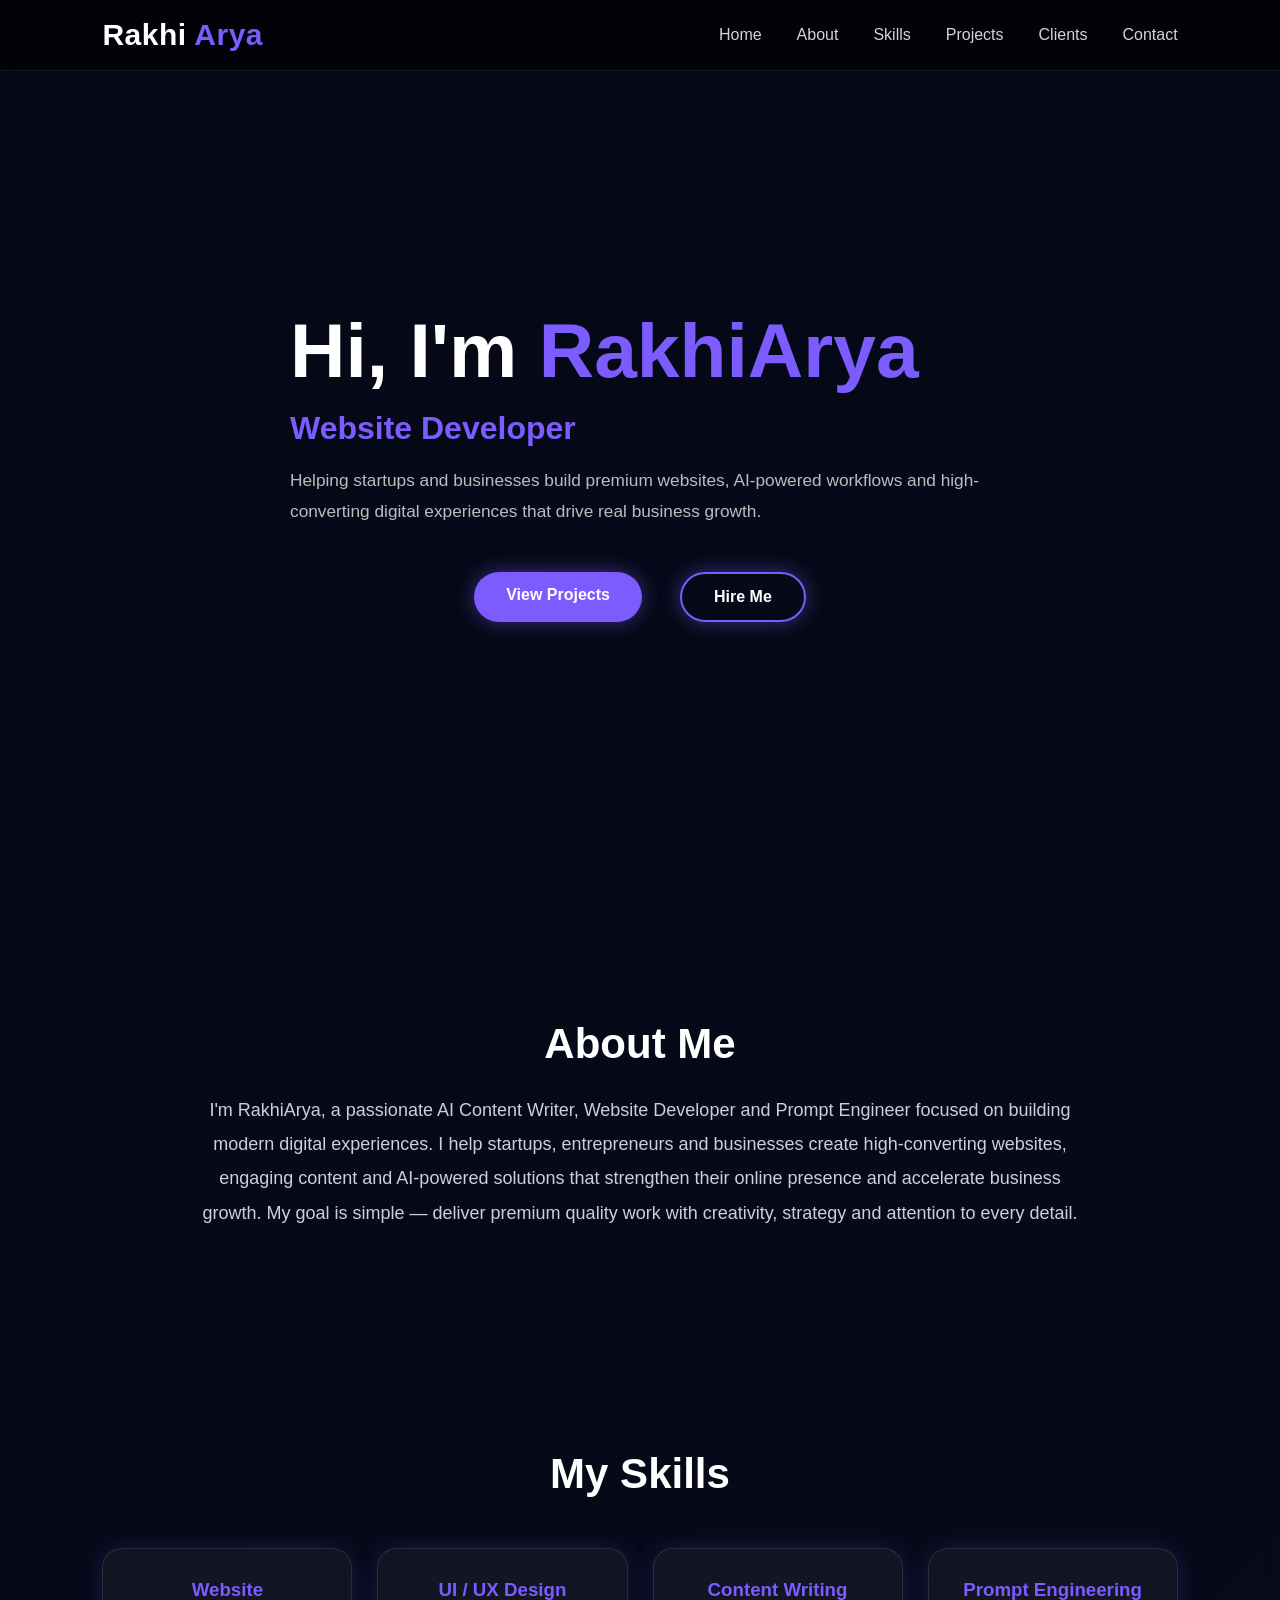
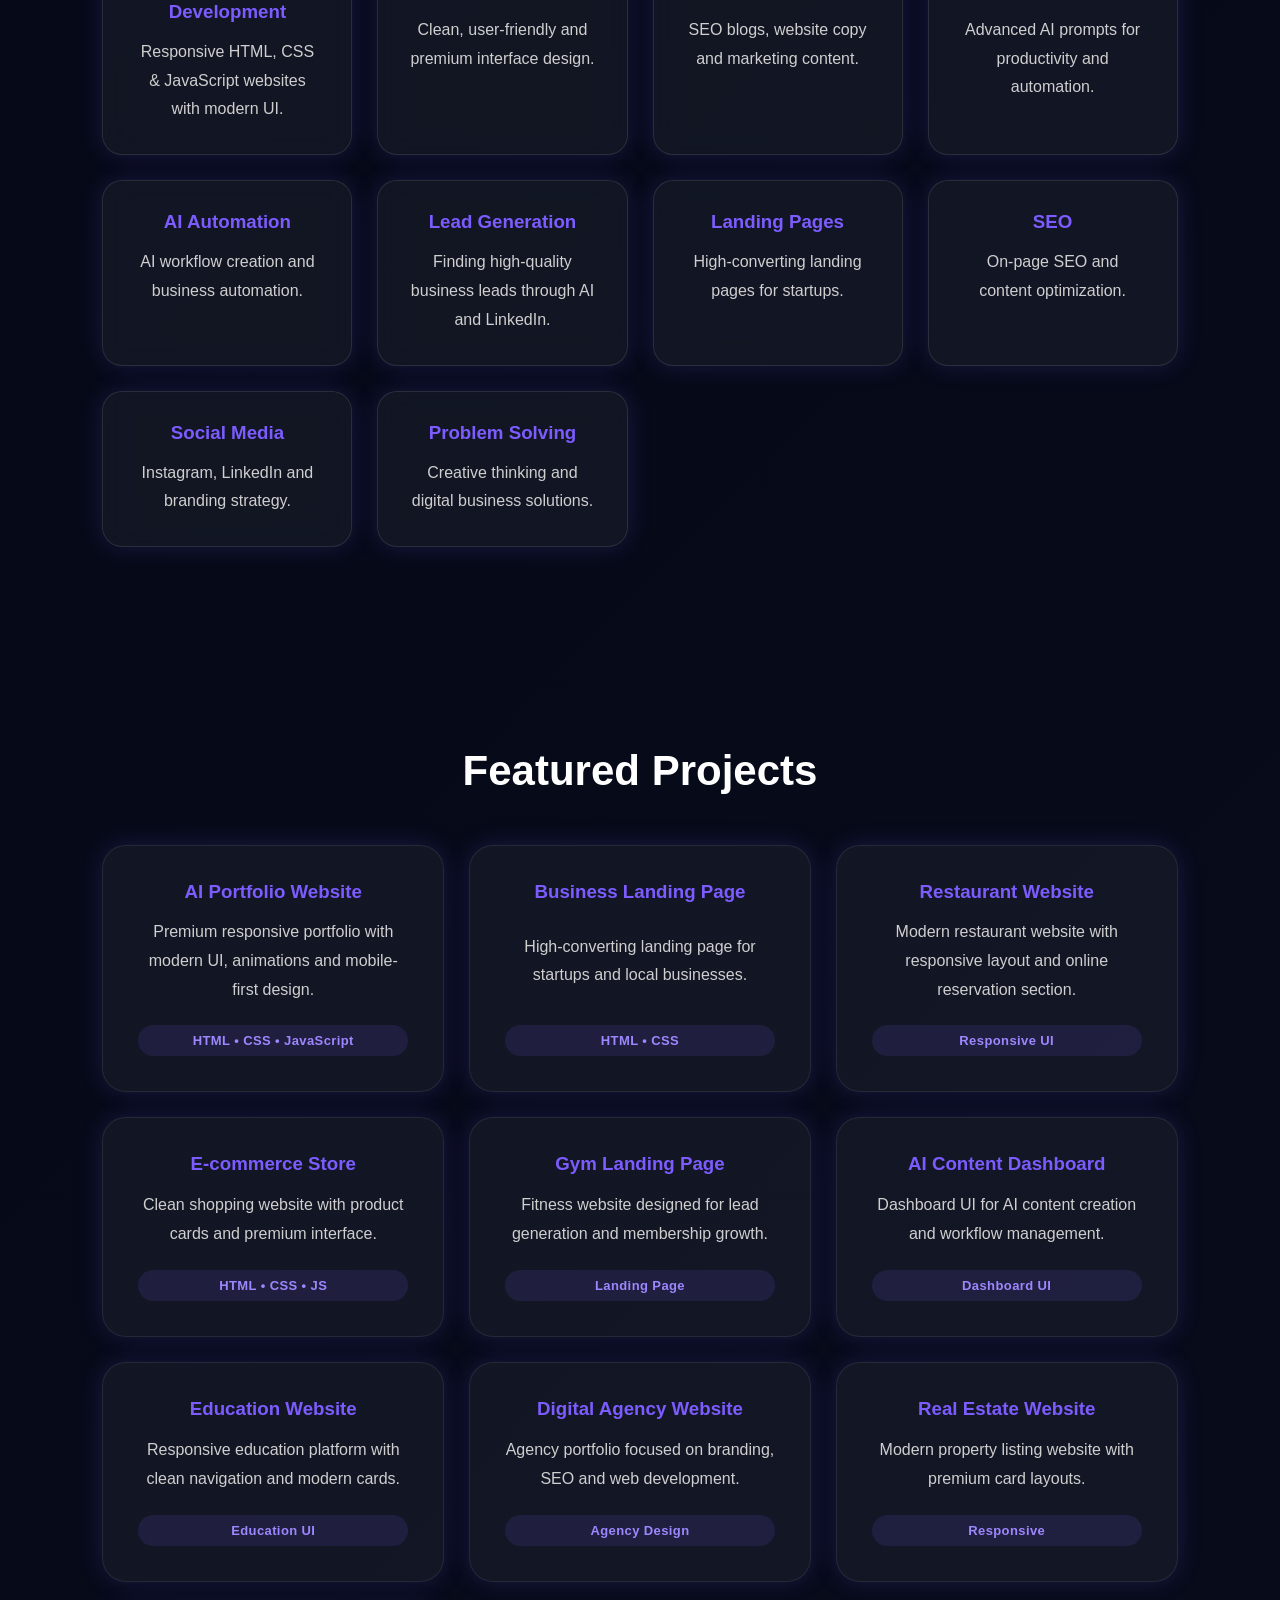
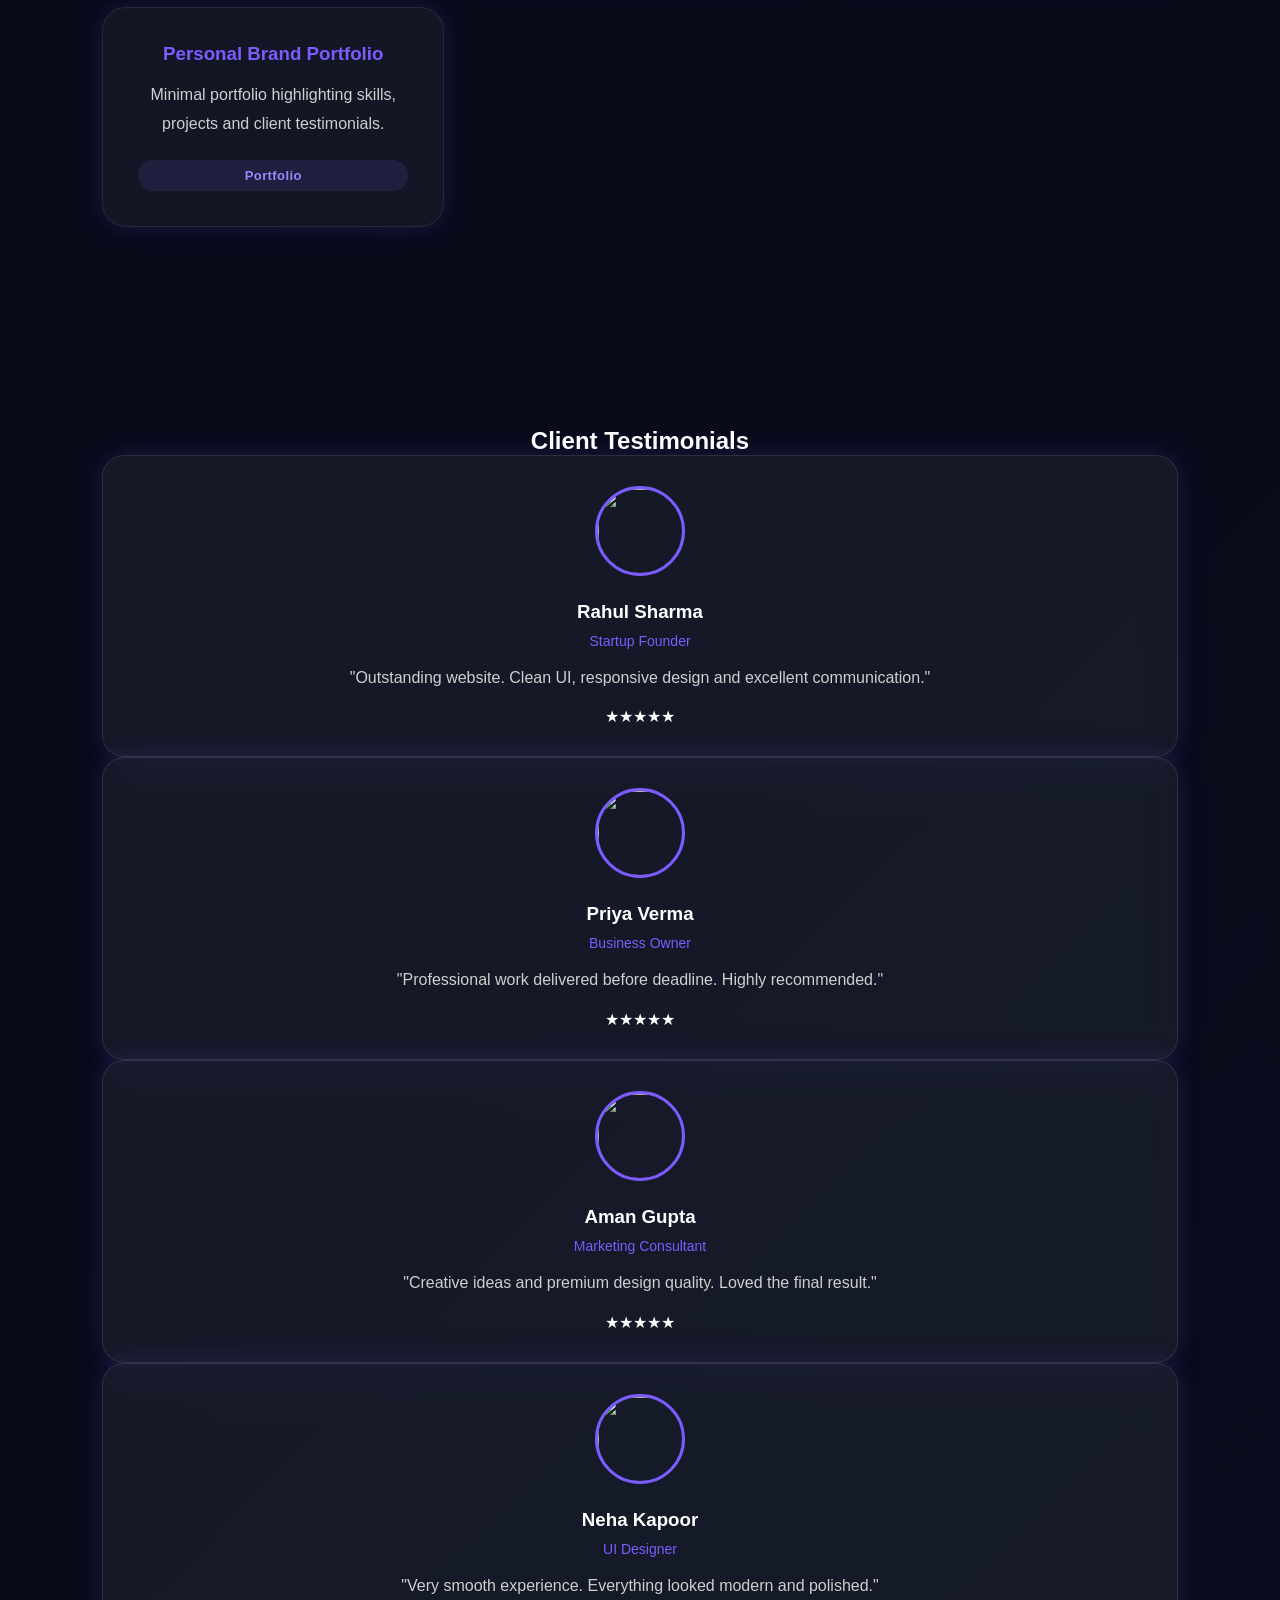
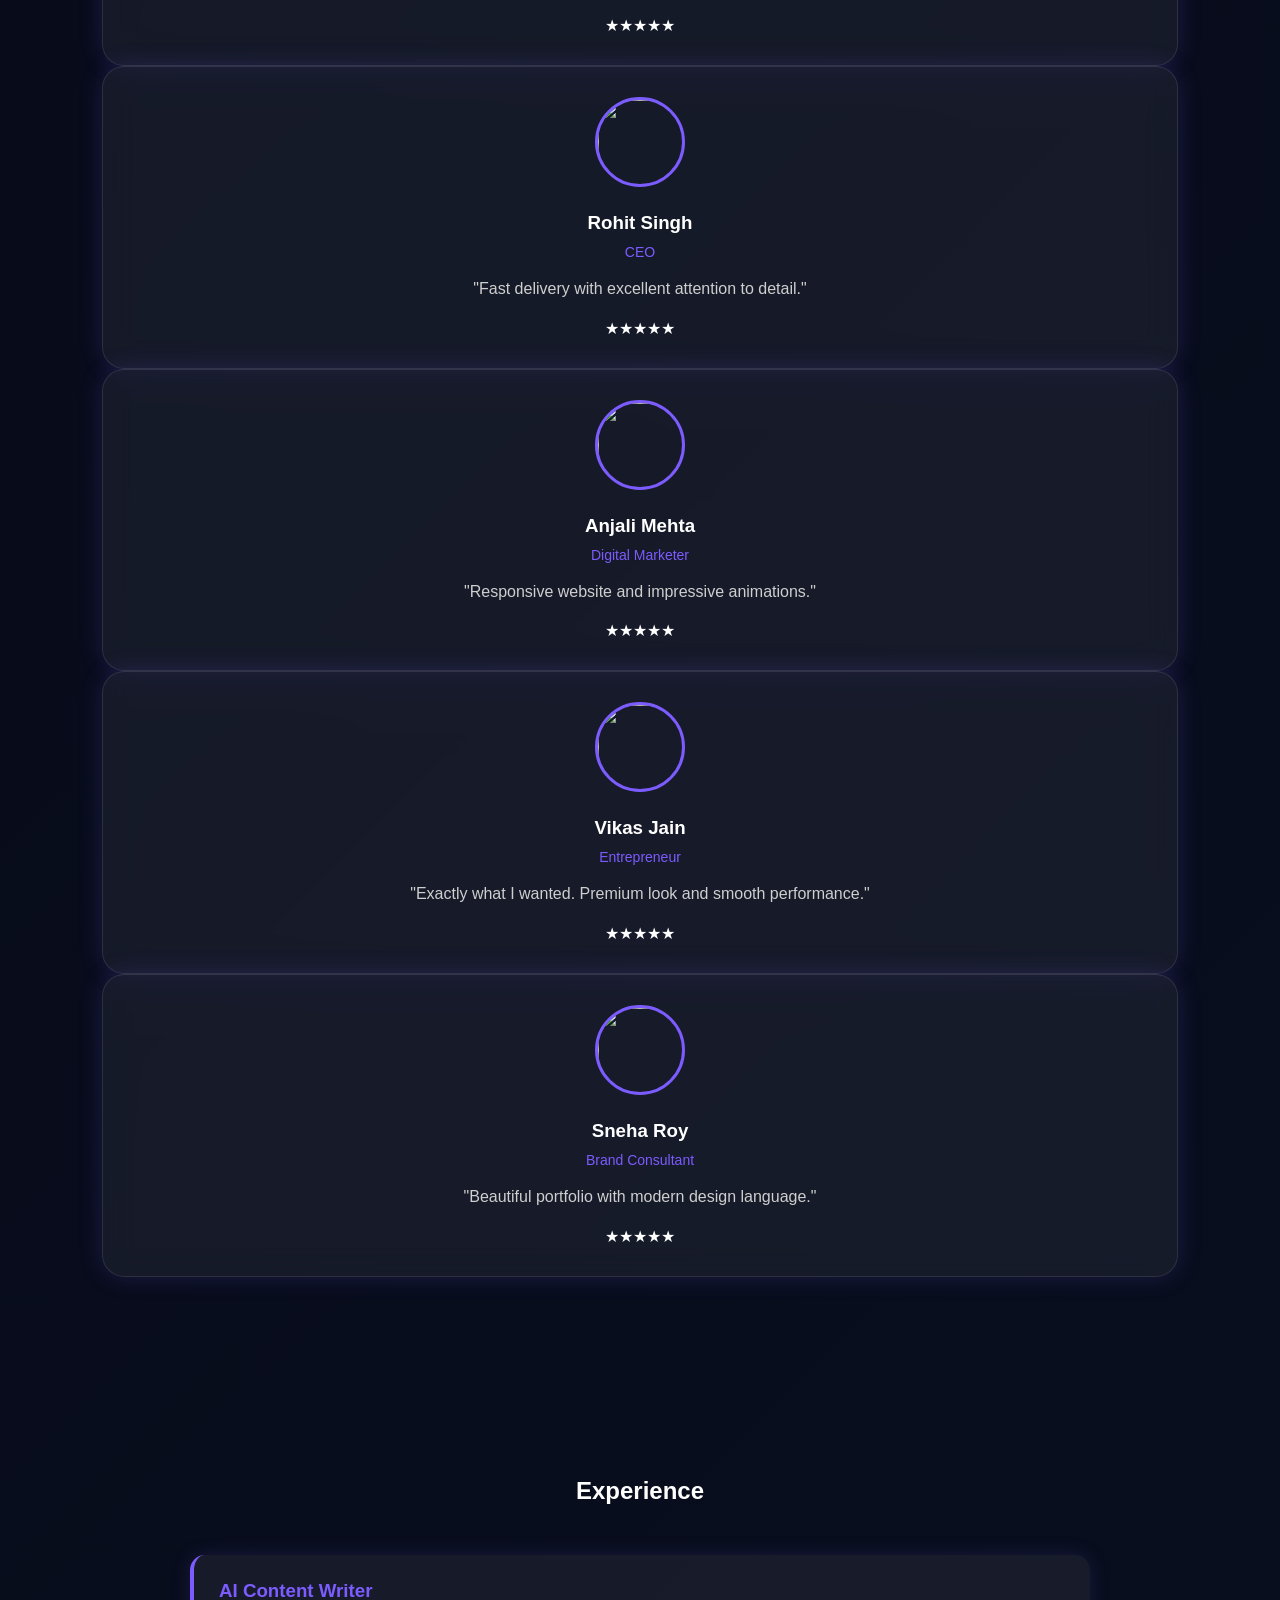
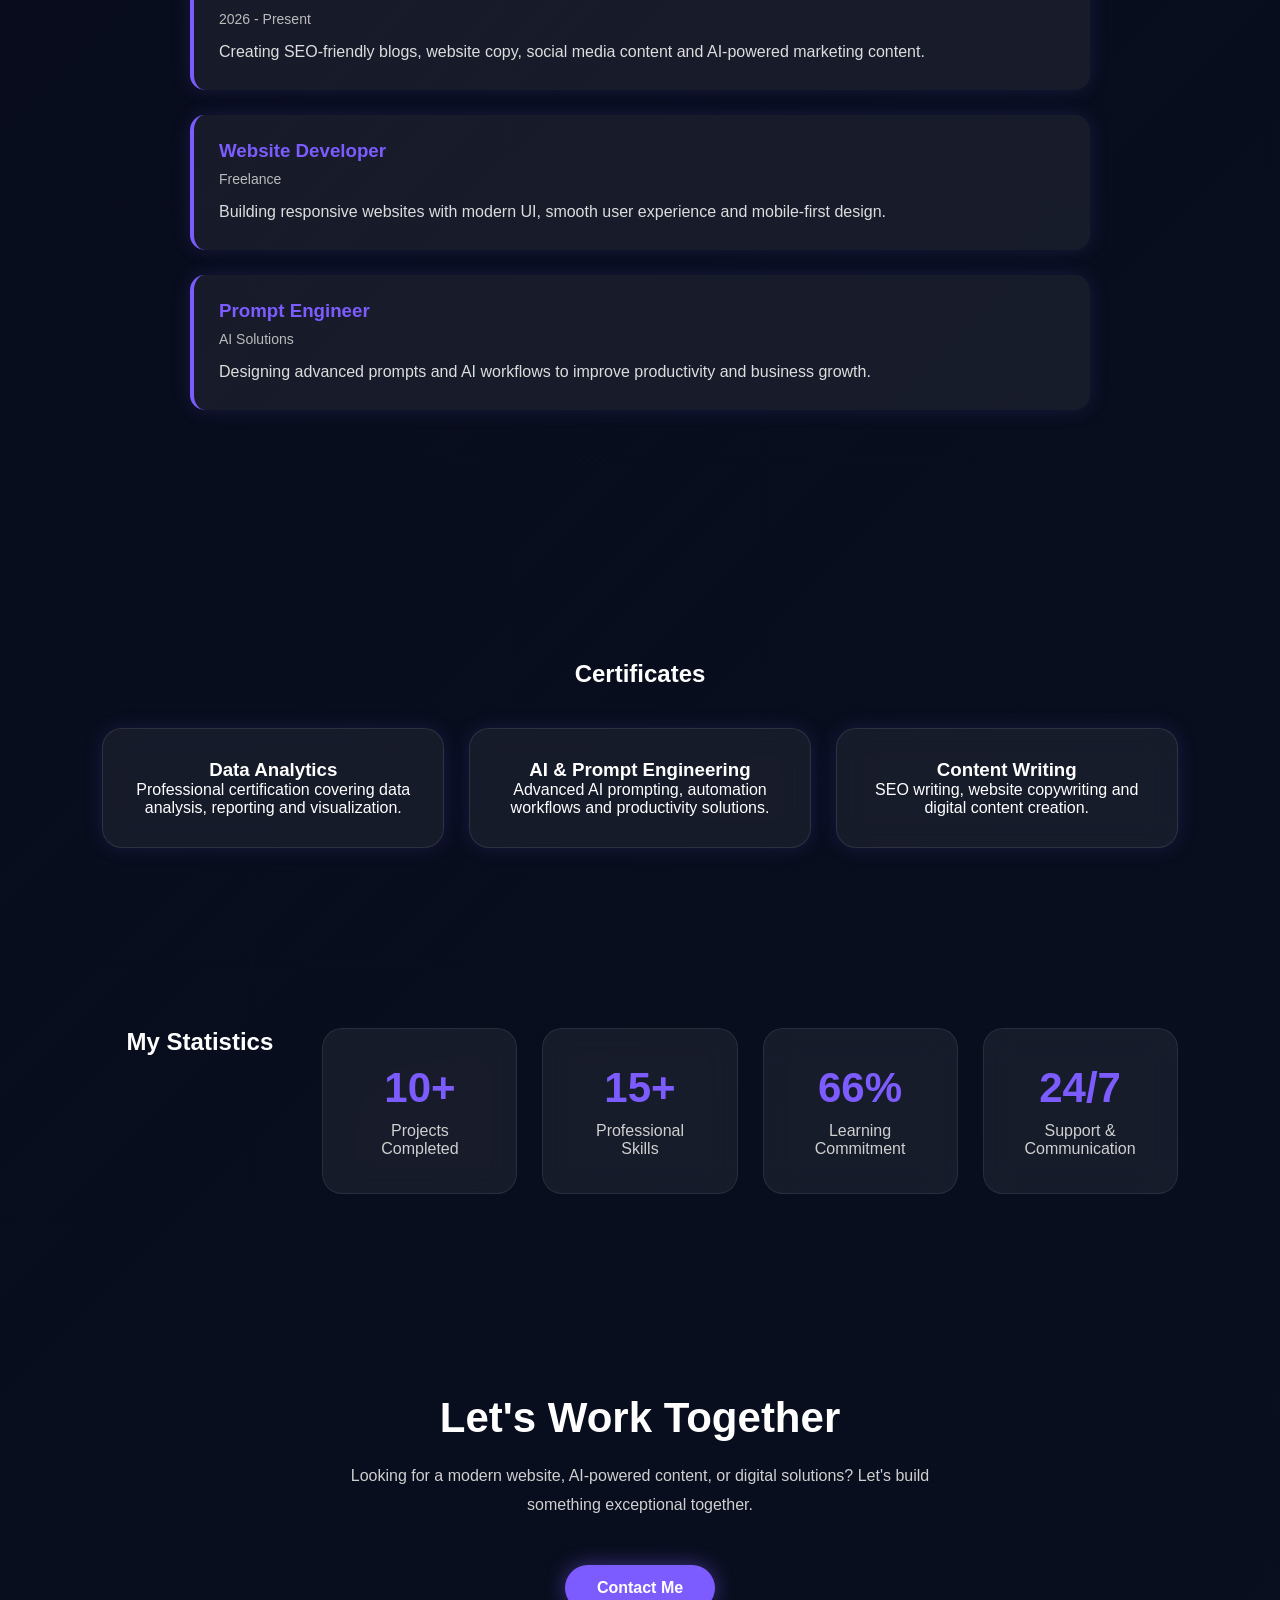
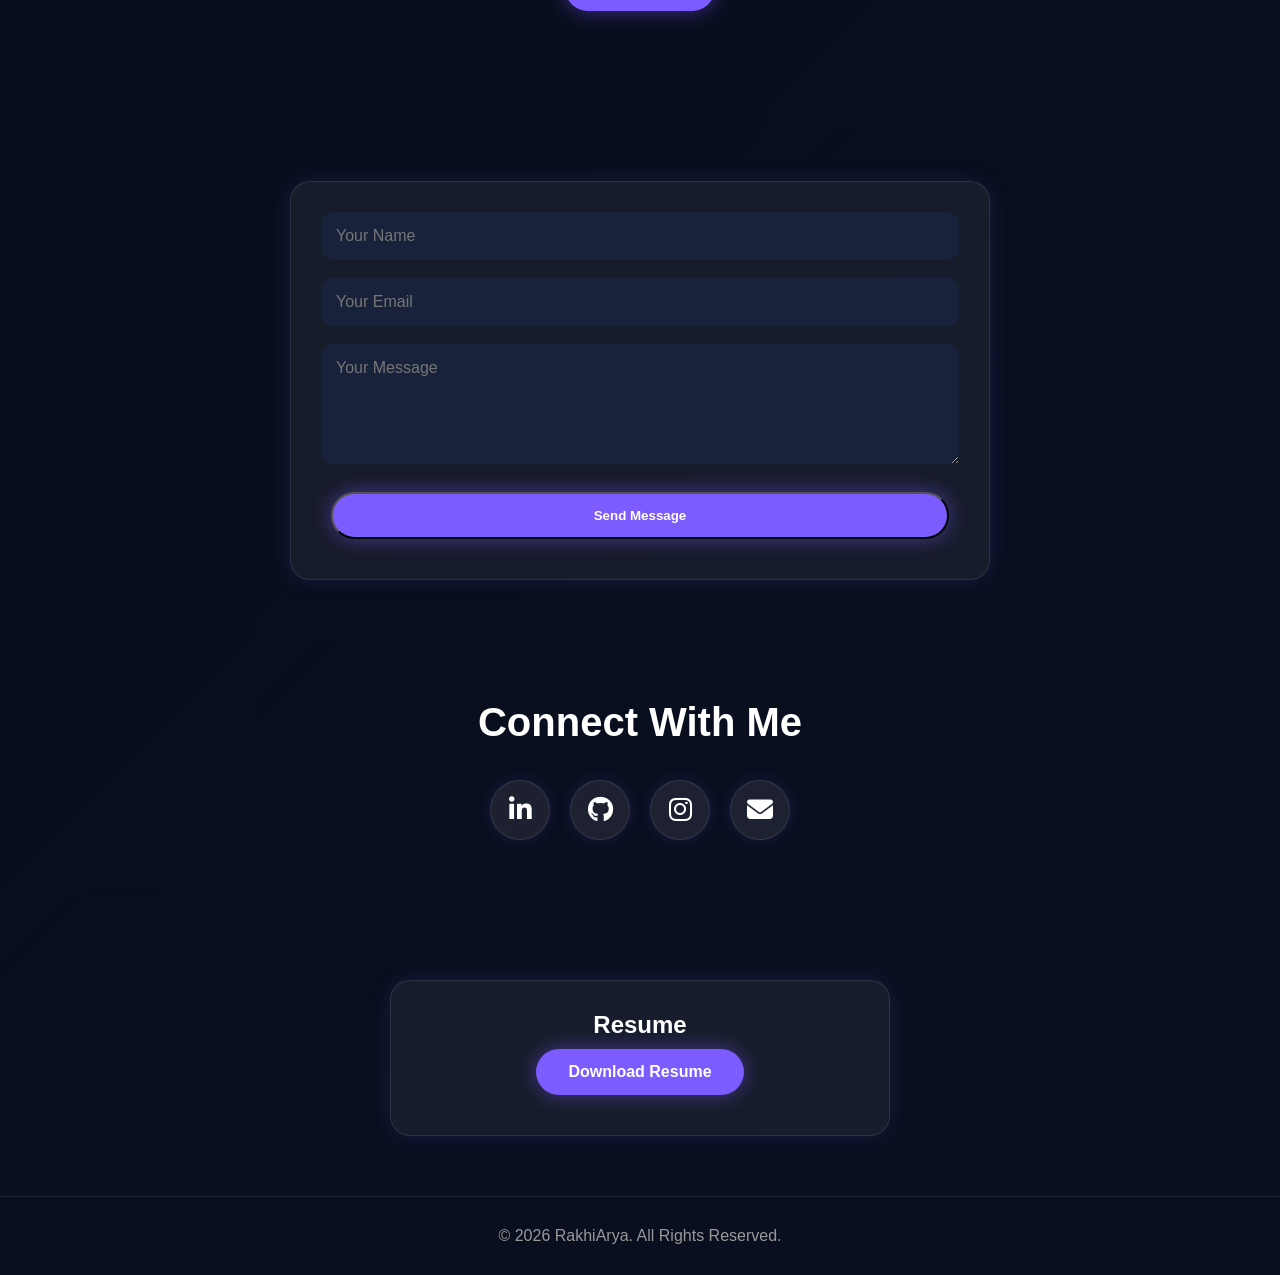
==== index.html @ d0b680c5 "Update index.html" ====
<!DOCTYPE html>
<html lang="en">
  <link rel="stylesheet" href="https://cdnjs.cloudflare.com/ajax/libs/font-awesome/6.7.2/css/all.min.css">
<head>
  <meta charset="UTF-8">
  <meta name="viewport" content="width=device-width, initial-scale=1.0">
  <title> RakhiArya | Portfolio</title>
<link rel="preconnect" href="https://fonts.googleapis.com">
<link rel="preconnect" href="https://fonts.gstatic.com" crossorigin>
<link href="https://fonts.googleapis.com/css2?family=Poppins:wght@300;400;500;600;700;800&display=swap" rel="stylesheet">
  <link rel="stylesheet" href="style.css">
</head>

<body>
<nav class="navbar">
    <a href="#" class="logo">
    Rakhi <span>Arya</span>
    </a>

    <ul class="nav-links">
          <li><a href="#">Home</a></li>
    <li><a href="#about">About</a></li>
    <li><a href="#skills">Skills</a></li>
    <li><a href="#projects">Projects</a></li>
    <li><a href="#testimonials">Clients</a></li>
    <li><a href="#contact">Contact</a></li>

    </ul>
</nav>

<section class="hero">
    <div class="hero-content">
        <h1>Hi, I'm <span> RakhiArya</span></h1>

        <h2 id="typing-text">AI Content Writer</h2>
      <p class="hero-tag">

  Helping startups and businesses build premium websites, AI-powered workflows and high-converting digital experiences that drive real business growth.      
</p>

<div class="hero-buttons">
<a href="#projects" class="btn">View Projects</a>
<a href="#contact" class="btn btn-outline">Hire Me</a>
</div>

    </div>
</section>
<section id="about" class="about">
    <div class="container">

        <h2>About Me</h2>

        <p>
            I'm  RakhiArya, a passionate AI Content Writer, Website Developer and Prompt Engineer focused on building modern digital experiences.

            I help startups, entrepreneurs and businesses create high-converting websites, engaging content and AI-powered solutions that strengthen their online presence and accelerate business growth.

            My goal is simple — deliver premium quality work with creativity, strategy and attention to every detail.
        </p>

    </div>
</section>
<section id="skills" class="skills">

<h2>My Skills</h2>

<div class="skills-grid">
<div class="card">
<h3>Website Development</h3>
<p>Responsive HTML, CSS & JavaScript websites with modern UI.</p>
</div>

<div class="card">
<h3>UI / UX Design</h3>
<p>Clean, user-friendly and premium interface design.</p>
</div>

<div class="card">
<h3>Content Writing</h3>
<p>SEO blogs, website copy and marketing content.</p>
</div>

<div class="card">
<h3>Prompt Engineering</h3>
<p>Advanced AI prompts for productivity and automation.</p>
</div>

<div class="card">
<h3>AI Automation</h3>
<p>AI workflow creation and business automation.</p>
</div>

<div class="card">
<h3>Lead Generation</h3>
<p>Finding high-quality business leads through AI and LinkedIn.</p>
</div>

<div class="card">
<h3>Landing Pages</h3>
<p>High-converting landing pages for startups.</p>
</div>

<div class="card">
<h3>SEO</h3>
<p>On-page SEO and content optimization.</p>
</div>

<div class="card">
<h3>Social Media</h3>
<p>Instagram, LinkedIn and branding strategy.</p>
</div>

<div class="card">
<h3>Problem Solving</h3>
<p>Creative thinking and digital business solutions.</p>
</div>

</div>

</section>
<section id="projects" class="projects">

<h2>Featured Projects</h2>

<div class="project-grid">

<div class="project-card">
<h3>AI Portfolio Website</h3>
<p>Premium responsive portfolio with modern UI, animations and mobile-first design.</p>
<span>HTML • CSS • JavaScript</span>
</div>

<div class="project-card">
<h3>Business Landing Page</h3>
<p>High-converting landing page for startups and local businesses.</p>
<span>HTML • CSS</span>
</div>

<div class="project-card">
<h3>Restaurant Website</h3>
<p>Modern restaurant website with responsive layout and online reservation section.</p>
<span>Responsive UI</span>
</div>

<div class="project-card">
<h3>E-commerce Store</h3>
<p>Clean shopping website with product cards and premium interface.</p>
<span>HTML • CSS • JS</span>
</div>

<div class="project-card">
<h3>Gym Landing Page</h3>
<p>Fitness website designed for lead generation and membership growth.</p>
<span>Landing Page</span>
</div>

<div class="project-card">
<h3>AI Content Dashboard</h3>
<p>Dashboard UI for AI content creation and workflow management.</p>
<span>Dashboard UI</span>
</div>

<div class="project-card">
<h3>Education Website</h3>
<p>Responsive education platform with clean navigation and modern cards.</p>
<span>Education UI</span>
</div>

<div class="project-card">
<h3>Digital Agency Website</h3>
<p>Agency portfolio focused on branding, SEO and web development.</p>
<span>Agency Design</span>
</div>

<div class="project-card">
<h3>Real Estate Website</h3>
<p>Modern property listing website with premium card layouts.</p>
<span>Responsive</span>
</div>

<div class="project-card">
<h3>Personal Brand Portfolio</h3>
<p>Minimal portfolio highlighting skills, projects and client testimonials.</p>
<span>Portfolio</span>
</div>

</div>

</section>
<section id="testimonials" class="testimonials">

<h2>Client Testimonials</h2>

<div class="testimonial-slider">

<div class="testimonial-card">
<img src="https://i.pravatar.cc/120?img=12">
<h3>Rahul Sharma</h3>
<span>Startup Founder</span>
<p>"Outstanding website. Clean UI, responsive design and excellent communication."</p>
★★★★★
</div>

<div class="testimonial-card">
<img src="https://i.pravatar.cc/120?img=32">
<h3>Priya Verma</h3>
<span>Business Owner</span>
<p>"Professional work delivered before deadline. Highly recommended."</p>
★★★★★
</div>

<div class="testimonial-card">
<img src="https://i.pravatar.cc/120?img=45">
<h3>Aman Gupta</h3>
<span>Marketing Consultant</span>
<p>"Creative ideas and premium design quality. Loved the final result."</p>
★★★★★
</div>

<div class="testimonial-card">
<img src="https://i.pravatar.cc/120?img=25">
<h3>Neha Kapoor</h3>
<span>UI Designer</span>
<p>"Very smooth experience. Everything looked modern and polished."</p>
★★★★★
</div>

<div class="testimonial-card">
<img src="https://i.pravatar.cc/120?img=58">
<h3>Rohit Singh</h3>
<span>CEO</span>
<p>"Fast delivery with excellent attention to detail."</p>
★★★★★
</div>

<div class="testimonial-card">
<img src="https://i.pravatar.cc/120?img=16">
<h3>Anjali Mehta</h3>
<span>Digital Marketer</span>
<p>"Responsive website and impressive animations."</p>
★★★★★
</div>

<div class="testimonial-card">
<img src="https://i.pravatar.cc/120?img=39">
<h3>Vikas Jain</h3>
<span>Entrepreneur</span>
<p>"Exactly what I wanted. Premium look and smooth performance."</p>
★★★★★
</div>

<div class="testimonial-card">
<img src="https://i.pravatar.cc/120?img=63">
<h3>Sneha Roy</h3>
<span>Brand Consultant</span>
<p>"Beautiful portfolio with modern design language."</p>
★★★★★
</div>
</div>

</section>
<section id="experience" class="experience">

<h2>Experience</h2>

<div class="timeline">

<div class="timeline-item">
<h3>AI Content Writer</h3>
<span>2026 - Present</span>
<p>Creating SEO-friendly blogs, website copy, social media content and AI-powered marketing content.</p>
</div>

<div class="timeline-item">
<h3>Website Developer</h3>
<span>Freelance</span>
<p>Building responsive websites with modern UI, smooth user experience and mobile-first design.</p>
</div>

<div class="timeline-item">
<h3>Prompt Engineer</h3>
<span>AI Solutions</span>
<p>Designing advanced prompts and AI workflows to improve productivity and business growth.</p>
</div>

</div>

</section>
<section class="certificates">

<h2>Certificates</h2>

<div class="certificate-grid">

<div class="certificate-card">
<h3>Data Analytics</h3>
<p>Professional certification covering data analysis, reporting and visualization.</p>
</div>

<div class="certificate-card">
<h3>AI & Prompt Engineering</h3>
<p>Advanced AI prompting, automation workflows and productivity solutions.</p>
</div>

<div class="certificate-card">
<h3>Content Writing</h3>
<p>SEO writing, website copywriting and digital content creation.</p>
</div>

</div>

</section>
<section class="stats">
<h2>My Statistics</h2>
<div class="stat-box">
<h2 class="counter" data-target="10">0</h2>
<p>Projects Completed</p>
</div>

<div class="stat-box">
<h2 class="counter" data-target="15">0</h2>
<p>Professional Skills</p>
</div>

<div class="stat-box">
<h2 class="counter" data-target="100">0</h2>
<p>Learning Commitment</p>
</div>

<div class="stat-box">
<h2>24/7</h2>
<p>Support & Communication</p>
</div>

</section>
<section id="contact" class="contact">
    <h2>Let's Work Together</h2>

    <p>
        Looking for a modern website, AI-powered content, or digital solutions?
        Let's build something exceptional together.
    </p>

    <a href="mailto:your@email.com" class="btn">
        Contact Me
    </a>
</section>
<form class="contact-form">

<input type="text" placeholder="Your Name" required>

<input type="email" placeholder="Your Email" required>

<textarea placeholder="Your Message" rows="5"></textarea>

<button type="submit" class="btn">
Send Message
</button>

</form>
<section class="social">

<h2>Connect With Me</h2>

<div class="social-links">

<a href="https://linkedin.com/in/yourusername" target="_blank">
<i class="fab fa-linkedin-in"></i>
</a>

<a href="https://github.com/yourusername" target="_blank">
<i class="fab fa-github"></i>
</a>

<a href="https://instagram.com/yourusername" target="_blank">
<i class="fab fa-instagram"></i>
</a>

<a href="mailto:your@email.com">
<i class="fas fa-envelope"></i>
</a>
</div>

</section>
<section class="resume">

<h2>Resume</h2>

<a href="resume.pdf" class="btn" download>
Download Resume
</a>

</section>
<footer>
    © 2026 RakhiArya. All Rights Reserved.
</footer>
  <script src="script.js"></script>
</body>
</html>
---- style.css ----
*{
  font-family:'Poppins',sans-serif;
    margin:0;
    padding:0;
    box-sizing:border-box;
    font-family:Arial,sans-serif;
}

body{
    background:#0b1120;
    color:white;
}
header{
position:fixed;
top:0;
left:0;
width:100%;
padding:18px 8%;
display:flex;
justify-content:space-between;
align-items:center;
background:rgba(10,15,30,.75);
backdrop-filter:blur(18px);
-webkit-backdrop-filter:blur(18px);
border-bottom:1px solid rgba(255,255,255,.08);
z-index:1000;
transition:.35s ease;
}

.logo{
font-size:28px;
font-weight:700;
letter-spacing:.5px;
color:#fff;
text-decoration:none;
}

.logo span{
color:#7c5cff;
}

nav ul{
display:flex;
gap:32px;
list-style:none;
margin:0;
padding:0;
}

nav ul li a{
text-decoration:none;
color:#d7d7d7;
font-size:16px;
font-weight:500;
transition:.3s ease;
position:relative;
}

nav ul li a::after{
content:"";
position:absolute;
left:0;
bottom:-6px;
width:0;
height:2px;
background:#7c5cff;
transition:.3s;
}

nav ul li a:hover,
nav ul li a.active{
color:#fff;
}

nav ul li a:hover::after,
nav ul li a.active::after{
width:100%;
}

}

.hero{
    min-height:100vh;
    display:flex;
    align-items:center;
    justify-content:center;
    text-align:center;
    padding:0 20px;
}

.hero h1{
    font-size:60px;
    margin-bottom:15px;
}

.hero h1 span{
    color:#7c5cff;
}

.hero h2{
    font-size:24px;
    margin-bottom:20px;
    color:#cfcfcf;
}

.hero p{
    max-width:700px;
    margin:auto;
    line-height:1.8;
    color:#bdbdbd;
}

.hero-buttons{
    margin-top:35px;
}

.btn{
    display:inline-block;
    padding:14px 30px;
    margin:10px;
    background:#7c5cff;
    color:white;
    text-decoration:none;
    border-radius:30px;
    transition:.3s;
}

.btn:hover{
    transform:translateY(-3px);
}

.btn-outline{
    background:transparent;
    border:2px solid #7c5cff;
} 
.about{
    padding:120px 10%;
    text-align:center;
}

.about h2{
    font-size:42px;
    margin-bottom:25px;
    color:#ffffff;
}

.about p{
    max-width:900px;
    margin:auto;
    color:#c9d1d9;
    font-size:18px;
    line-height:1.9;
}
.skills{
padding:100px 8%;
text-align:center;
}

.skills h2{
font-size:42px;
margin-bottom:50px;
}

.skills-grid{
display:grid;
grid-template-columns:repeat(auto-fit,minmax(250px,1fr));
gap:25px;
}

.card{
background:rgba(255,255,255,.05);
border:1px solid rgba(255,255,255,.1);
padding:30px;
border-radius:20px;
backdrop-filter:blur(12px);
transition:.4s;
}

.card:hover{
transform:translateY(-12px);
border-color:#7c5cff;
}

.card h3{
margin-bottom:15px;
color:#7c5cff;
}

.card p{
line-height:1.8;
color:#cfcfcf;
}
.projects{
padding:100px 8%;
text-align:center;
}

.projects h2{
font-size:42px;
margin-bottom:50px;
}

.project-grid{
display:grid;
grid-template-columns:repeat(auto-fit,minmax(280px,1fr));
gap:25px;
}

.project-card{
background:rgba(255,255,255,.05);
padding:30px;
border-radius:20px;
border:1px solid rgba(255,255,255,.08);
transition:.4s;
}

.project-card:hover{
transform:translateY(-10px);
border-color:#7c5cff;
}

.project-card h3{
color:#7c5cff;
margin-bottom:15px;
}

.project-card p{
line-height:1.8;
color:#cfcfcf;
}
.contact{
padding:120px 8%;
text-align:center;
}

.contact h2{
font-size:42px;
margin-bottom:20px;
}

.contact p{
max-width:650px;
margin:auto;
line-height:1.8;
color:#cfcfcf;
margin-bottom:35px;
}

footer{
padding:30px;
text-align:center;
border-top:1px solid rgba(255,255,255,.08);
color:#999;
}
 html{
scroll-behavior:smooth;
}

body{
background:linear-gradient(135deg,#050816,#0f172a,#1e1b4b);
background-size:400% 400%;
animation:bgMove 15s ease infinite;
}

@keyframes bgMove{
0%{background-position:0% 50%;}
50%{background-position:100% 50%;}
100%{background-position:0% 50%;}
}

.hero h1{
font-size:72px;
font-weight:800;
}

.hero h2{
font-size:28px;
color:#b8c5ff;
}

.card,
.project-card{
box-shadow:0 0 25px rgba(124,92,255,.18);
}

.card:hover,
.project-card:hover{
box-shadow:0 0 40px rgba(124,92,255,.45);
transform:translateY(-12px) scale(1.03);
}

.btn{
box-shadow:0 0 20px rgba(124,92,255,.45);
}

.btn:hover{
box-shadow:0 0 35px rgba(124,92,255,.8);
}
.testimonials{
padding:100px 8%;
text-align:center;
}

.testimonial-grid{
display:grid;
grid-template-columns:repeat(auto-fit,minmax(280px,1fr));
gap:30px;
margin-top:50px;
}

.testimonial-card{
background:rgba(255,255,255,.06);
border:1px solid rgba(255,255,255,.1);
backdrop-filter:blur(15px);
border-radius:22px;
padding:30px;
transition:.4s;
box-shadow:0 0 25px rgba(124,92,255,.18);
}

.testimonial-card:hover{
transform:translateY(-10px);
box-shadow:0 0 40px rgba(124,92,255,.45);
}

.testimonial-card img{
width:90px;
height:90px;
border-radius:50%;
margin-bottom:15px;
border:3px solid #7c5cff;
}

.testimonial-card h3{
margin:10px 0;
}

.testimonial-card span{
color:#7c5cff;
font-size:14px;
display:block;
margin-bottom:15px;
}

.testimonial-card p{
line-height:1.8;
color:#cfcfcf;
margin-bottom:15px;
}
.experience{
padding:100px 8%;
text-align:center;
}

.timeline{
max-width:900px;
margin:50px auto;
}

.timeline-item{
background:rgba(255,255,255,.06);
border-left:4px solid #7c5cff;
padding:25px;
margin-bottom:25px;
border-radius:15px;
text-align:left;
box-shadow:0 0 20px rgba(124,92,255,.15);
transition:.3s;
}

.timeline-item:hover{
transform:translateX(8px);
box-shadow:0 0 35px rgba(124,92,255,.35);
}

.timeline-item h3{
color:#7c5cff;
margin-bottom:8px;
}

.timeline-item span{
color:#bbb;
font-size:14px;
}

.timeline-item p{
margin-top:10px;
line-height:1.7;
color:#ddd;
}
.stats{
display:grid;
grid-template-columns:repeat(auto-fit,minmax(180px,1fr));
gap:25px;
padding:80px 8%;
text-align:center;
}

.stat-box{
background:rgba(255,255,255,.06);
padding:35px;
border-radius:20px;
backdrop-filter:blur(15px);
border:1px solid rgba(255,255,255,.08);
transition:.4s;
}

.stat-box:hover{
transform:translateY(-10px);
box-shadow:0 0 30px rgba(124,92,255,.35);
}

.stat-box h2{
font-size:42px;
color:#7c5cff;
margin-bottom:10px;
}

.stat-box p{
color:#d0d0d0;
}
.social{
padding:80px 8%;
text-align:center;
}

.social h2{
font-size:40px;
margin-bottom:35px;
}

.social-links{
display:flex;
justify-content:center;
flex-wrap:wrap;
gap:20px;
}

.social-links a{
text-decoration:none;
padding:14px 28px;
border-radius:50px;
background:rgba(255,255,255,.06);
border:1px solid rgba(255,255,255,.1);
color:#fff;
transition:.4s;
box-shadow:0 0 15px rgba(124,92,255,.15);
}

.social-links a:hover{
background:#7c5cff;
transform:translateY(-6px);
box-shadow:0 0 30px rgba(124,92,255,.5);
}
.certificate-grid{
display:grid;
grid-template-columns:repeat(auto-fit,minmax(260px,1fr));
gap:25px;
margin-top:40px;
}

.certificate-card,
.resume,
.contact-form{
background:rgba(255,255,255,.06);
border:1px solid rgba(255,255,255,.1);
border-radius:20px;
padding:30px;
backdrop-filter:blur(15px);
box-shadow:0 0 20px rgba(124,92,255,.15);
}

.certificates{
padding:100px 8%;
text-align:center;
}

.resume{
max-width:500px;
margin:60px auto;
text-align:center;
}

.contact-form{
max-width:700px;
margin:40px auto;
display:flex;
flex-direction:column;
gap:18px;
}

.contact-form input,
.contact-form textarea{
padding:15px;
border-radius:12px;
border:none;
outline:none;
background:#18233b;
color:#fff;
font-size:16px;
}

.contact-form button{
cursor:pointer;
}
.social-links a{
width:60px;
height:60px;
display:flex;
align-items:center;
justify-content:center;
font-size:26px;
border-radius:50%;
background:rgba(255,255,255,.08);
color:#fff;
transition:.4s;
}

.social-links a:hover{
background:#7c5cff;
transform:translateY(-8px) scale(1.1);
box-shadow:0 0 25px rgba(124,92,255,.6);
}
.hero{
min-height:100vh;
display:flex;
align-items:center;
justify-content:center;
padding:120px 8% 80px;
}

.hero-content{
max-width:720px;
}

.hero h1{
font-size:clamp(2.8rem,6vw,4.8rem);
font-weight:800;
line-height:1.1;
margin-bottom:18px;
}

.hero h2{
font-size:clamp(1.3rem,3vw,2rem);
color:#7c5cff;
margin-bottom:18px;
font-weight:600;
}

.hero-tag{
font-size:1.08rem;
line-height:1.8;
color:#cfcfcf;
max-width:620px;
margin:20px auto 35px;
}

.hero-buttons{
display:flex;
gap:18px;
flex-wrap:wrap;
justify-content:center;
}

.btn{
padding:14px 32px;
border-radius:999px;
font-weight:600;
transition:.35s ease;
}

.btn-outline{
background:transparent;
border:2px solid #7c5cff;
color:#fff;
}

.btn-outline:hover{
background:#7c5cff;
}
.project-card{
position:relative;
overflow:hidden;
background:rgba(255,255,255,.05);
border:1px solid rgba(255,255,255,.08);
border-radius:24px;
padding:35px;
transition:.45s ease;
}

.project-card::before{
content:"";
position:absolute;
top:0;
left:-120%;
width:100%;
height:100%;
background:linear-gradient(90deg,transparent,rgba(255,255,255,.12),transparent);
transition:.8s;
}

.project-card:hover::before{
left:120%;
}

.project-card:hover{
transform:translateY(-14px) scale(1.03);
box-shadow:0 25px 60px rgba(124,92,255,.35);
  }
/* Premium Navbar */

.navbar{
position:fixed;
top:0;
left:0;
width:100%;
display:flex;
justify-content:space-between;
align-items:center;
padding:18px 8%;
background:rgba(8,12,28,.75);
backdrop-filter:blur(20px);
border-bottom:1px solid rgba(255,255,255,.08);
z-index:999;
}

.logo{
font-size:30px;
font-weight:700;
}

.nav-links{
display:flex;
align-items:center;
gap:35px;
list-style:none;
margin-left:auto;
}

.nav-links a{
text-decoration:none;
color:#d5d5d5;
font-weight:500;
transition:.3s;
}

.nav-links a:hover{
color:#7c5cff;
}

@media(max-width:768px){

.navbar{
padding:16px 6%;
}

.logo{
font-size:24px;
}

.nav-links{
gap:15px;
font-size:14px;
overflow-x:auto;
white-space:nowrap;
scrollbar-width:none;
}

.nav-links::-webkit-scrollbar{
display:none;
}

}
.project-card{
display:flex;
flex-direction:column;
justify-content:space-between;
min-height:220px;
}

.project-card span{
margin-top:20px;
display:inline-block;
padding:8px 16px;
border-radius:30px;
background:rgba(124,92,255,.12);
color:#9d87ff;
font-size:13px;
font-weight:600;
letter-spacing:.4px;
}

.project-card:hover{
transform:translateY(-12px) scale(1.03);
                }
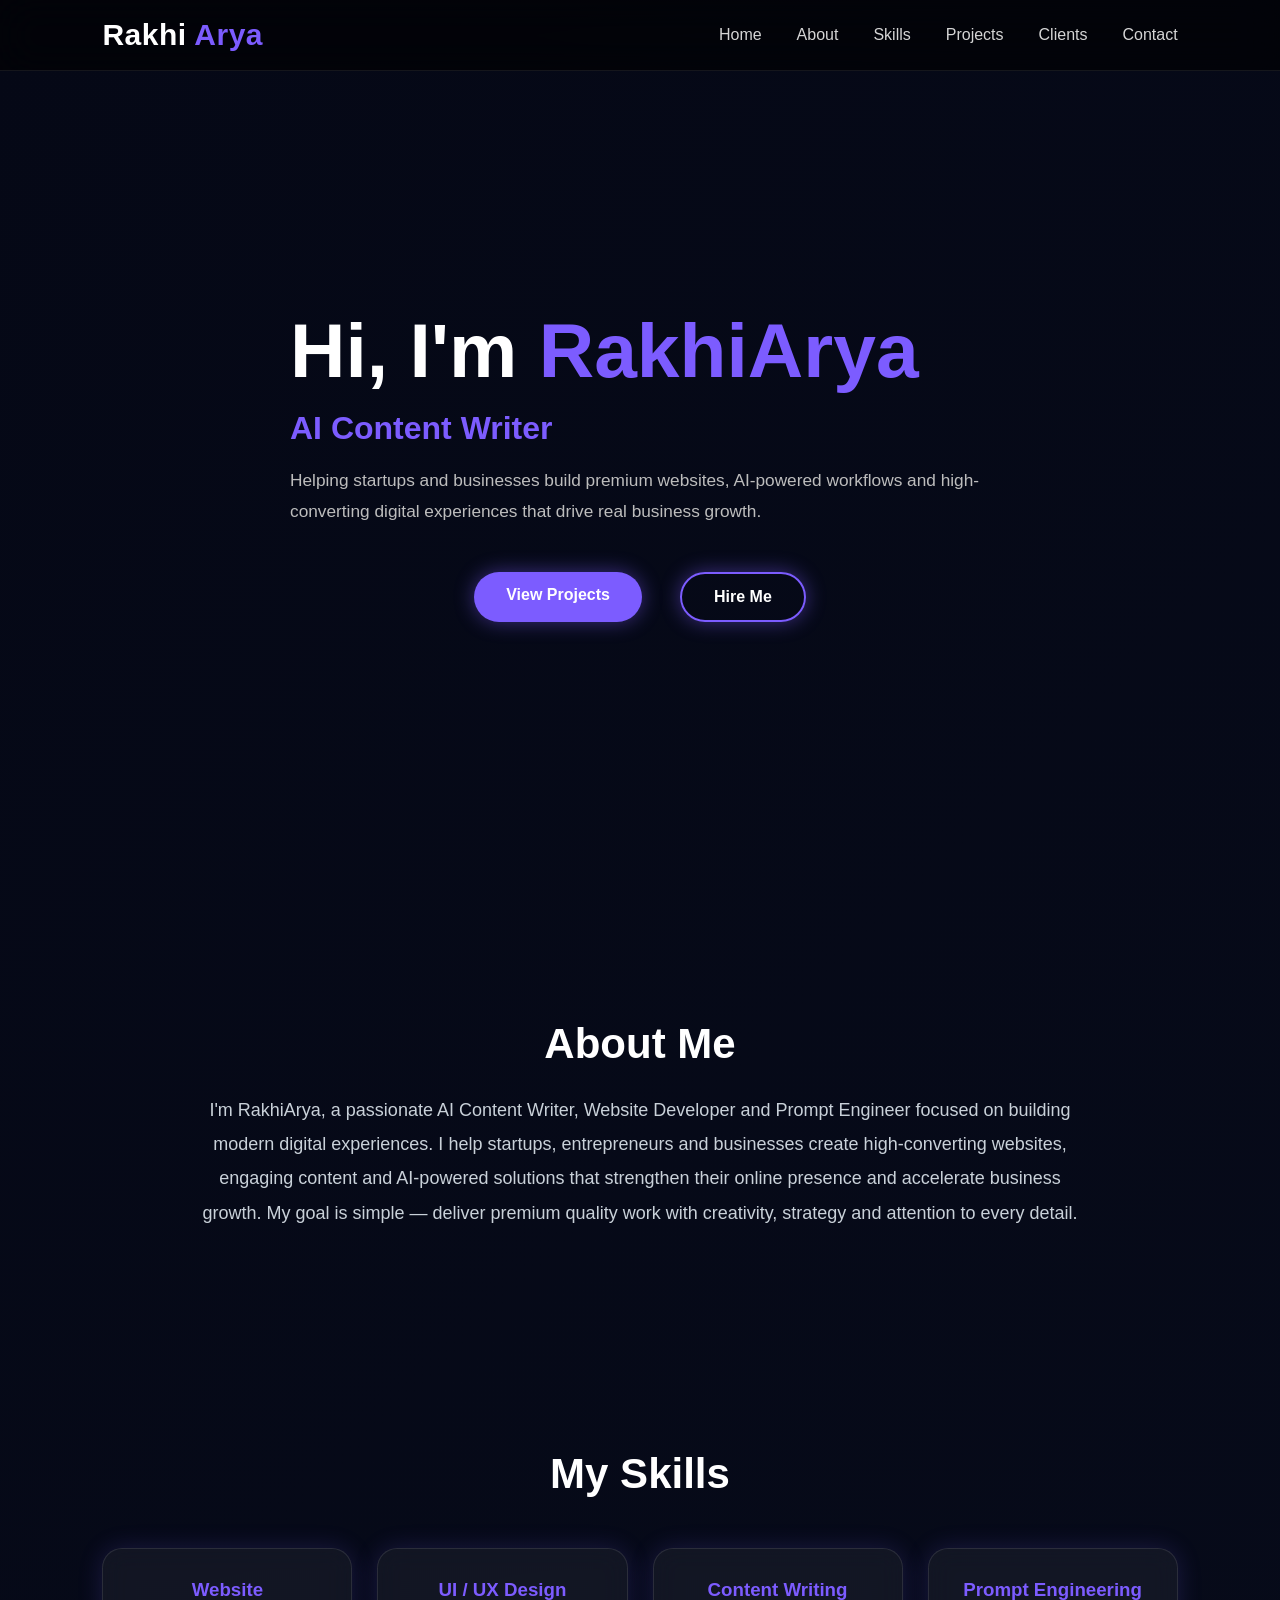
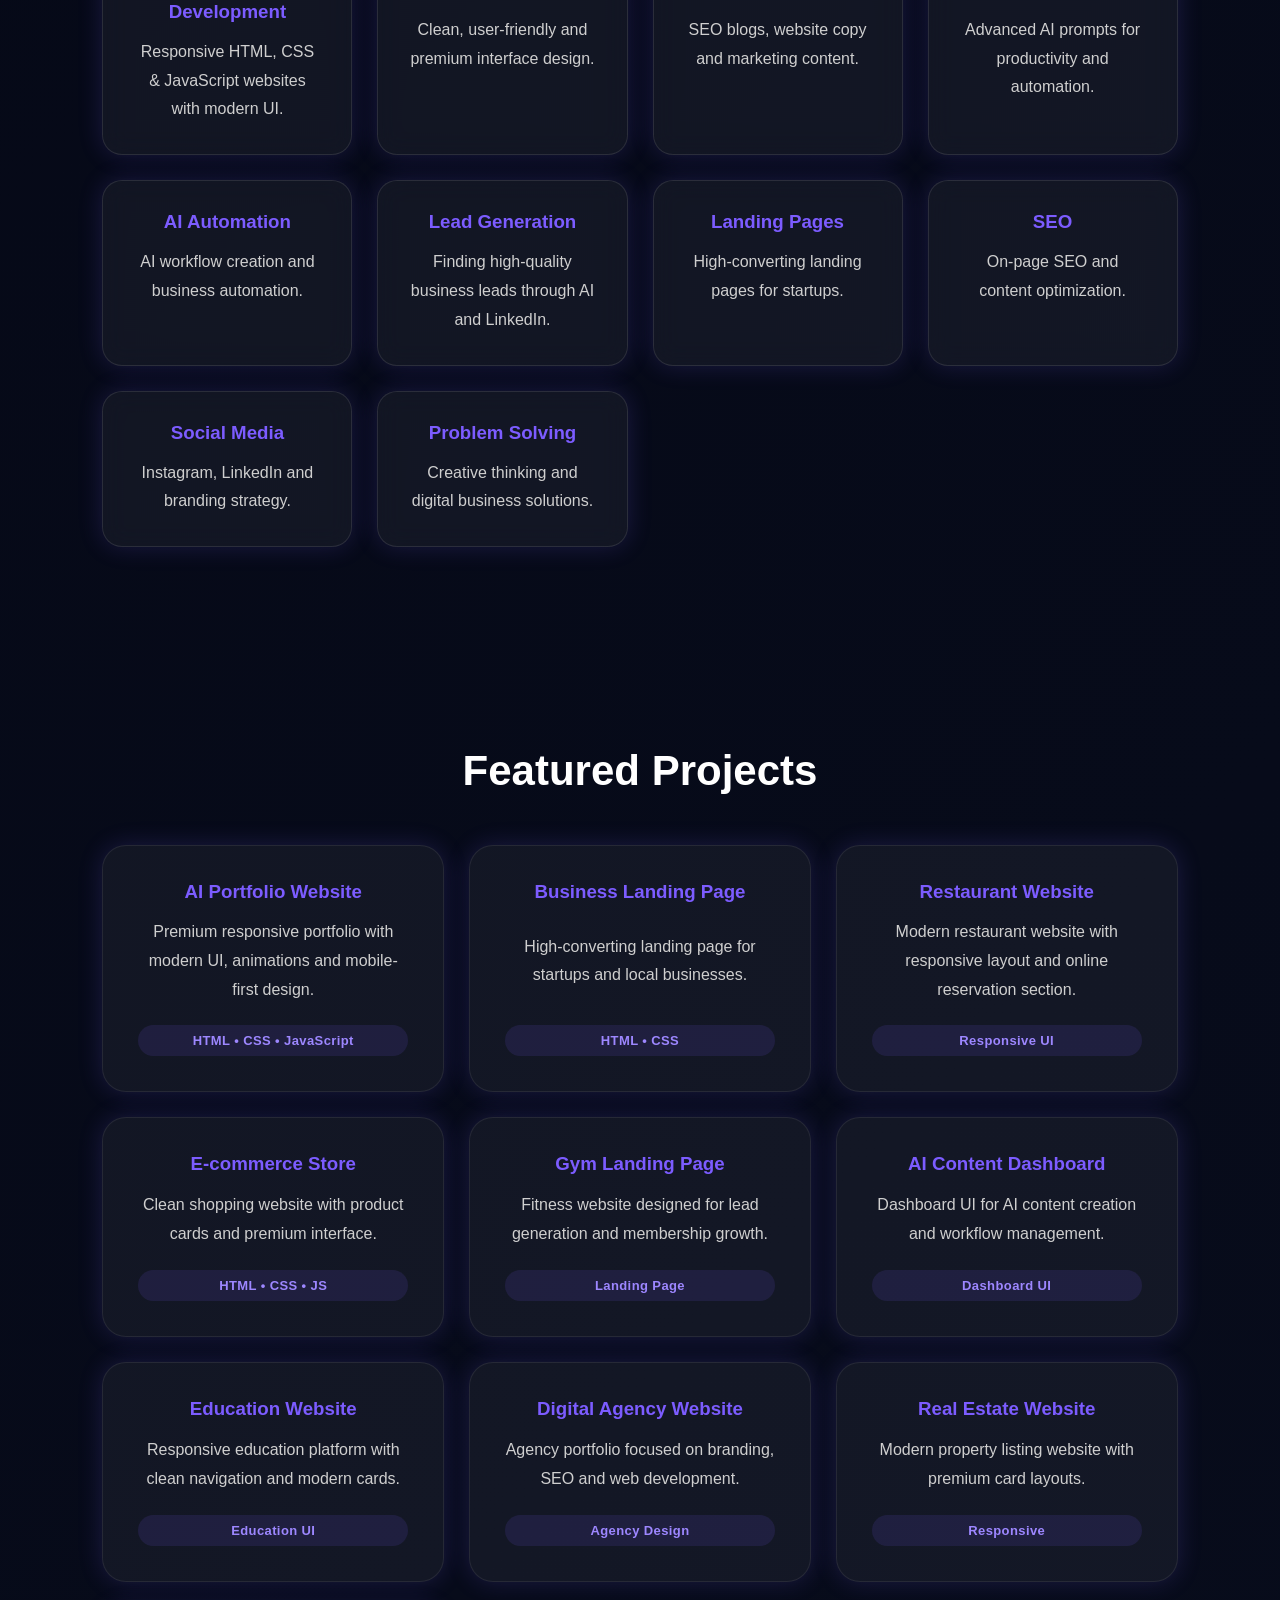
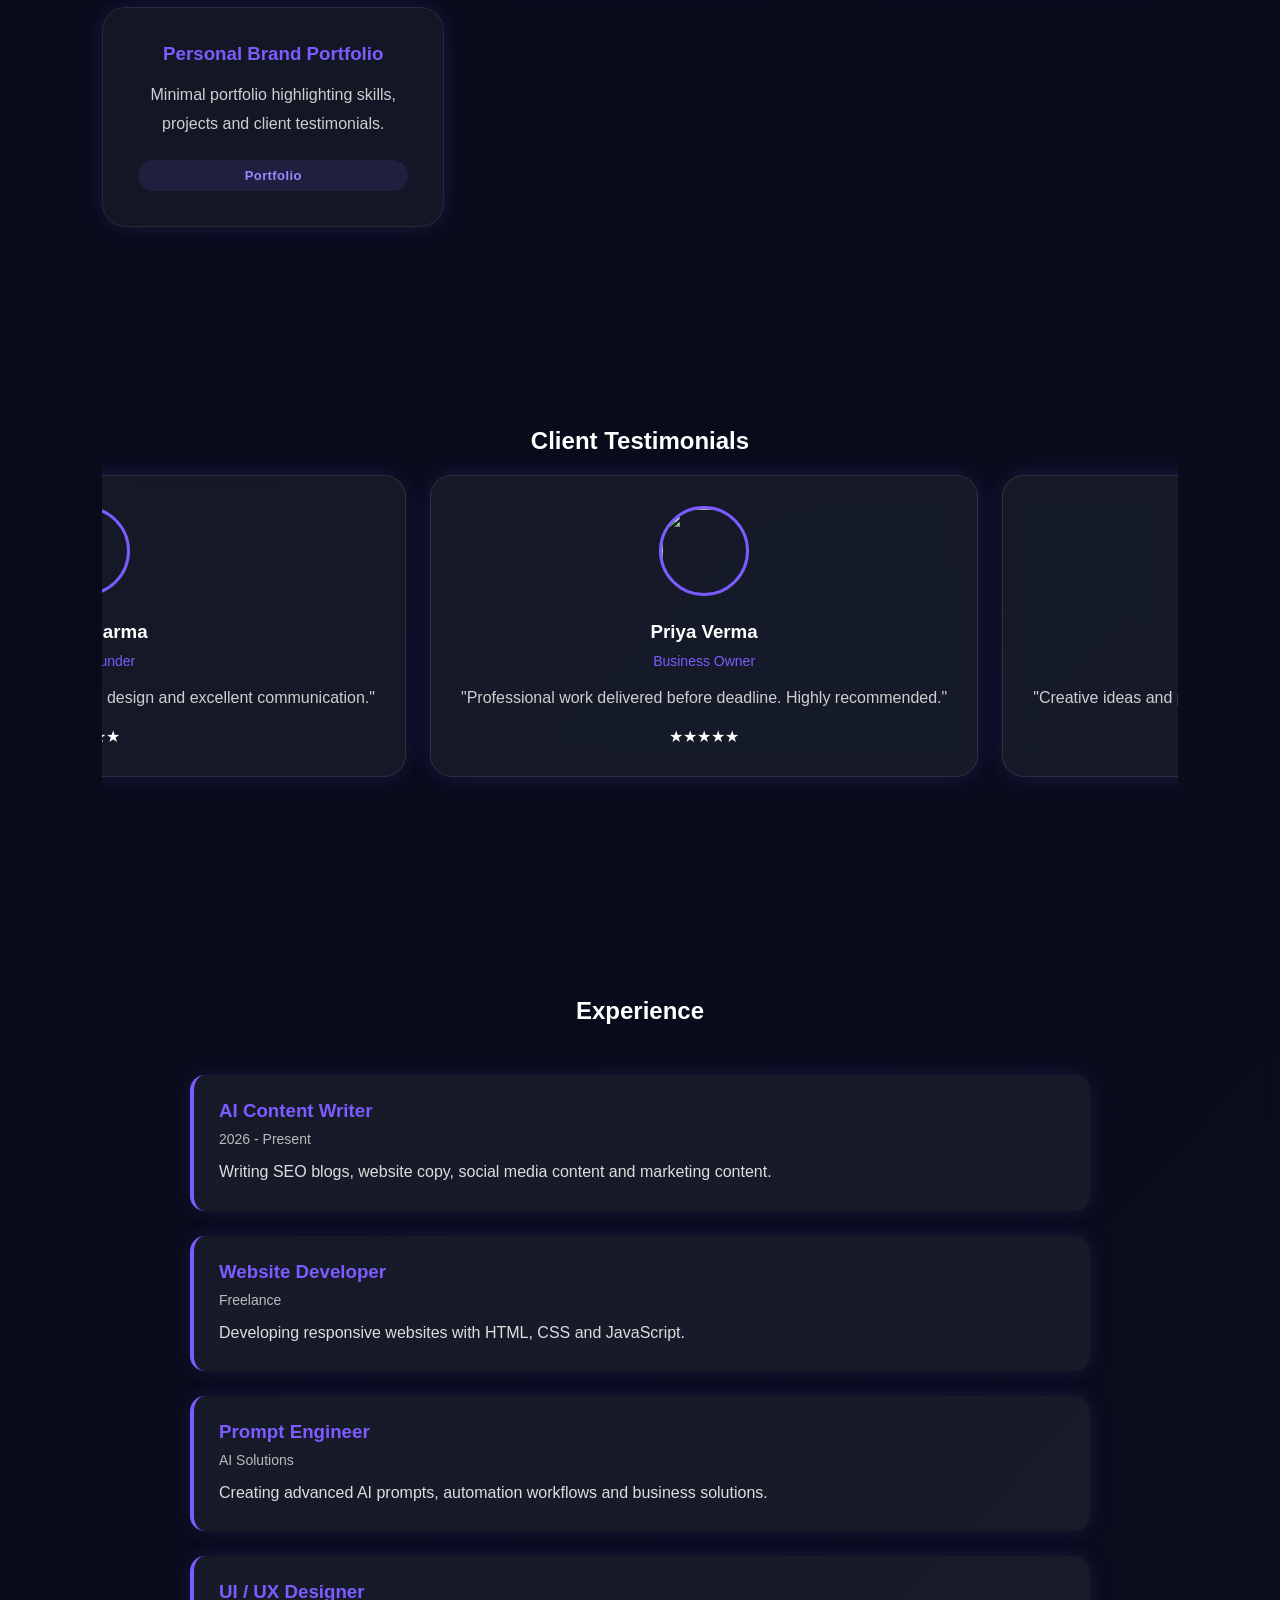
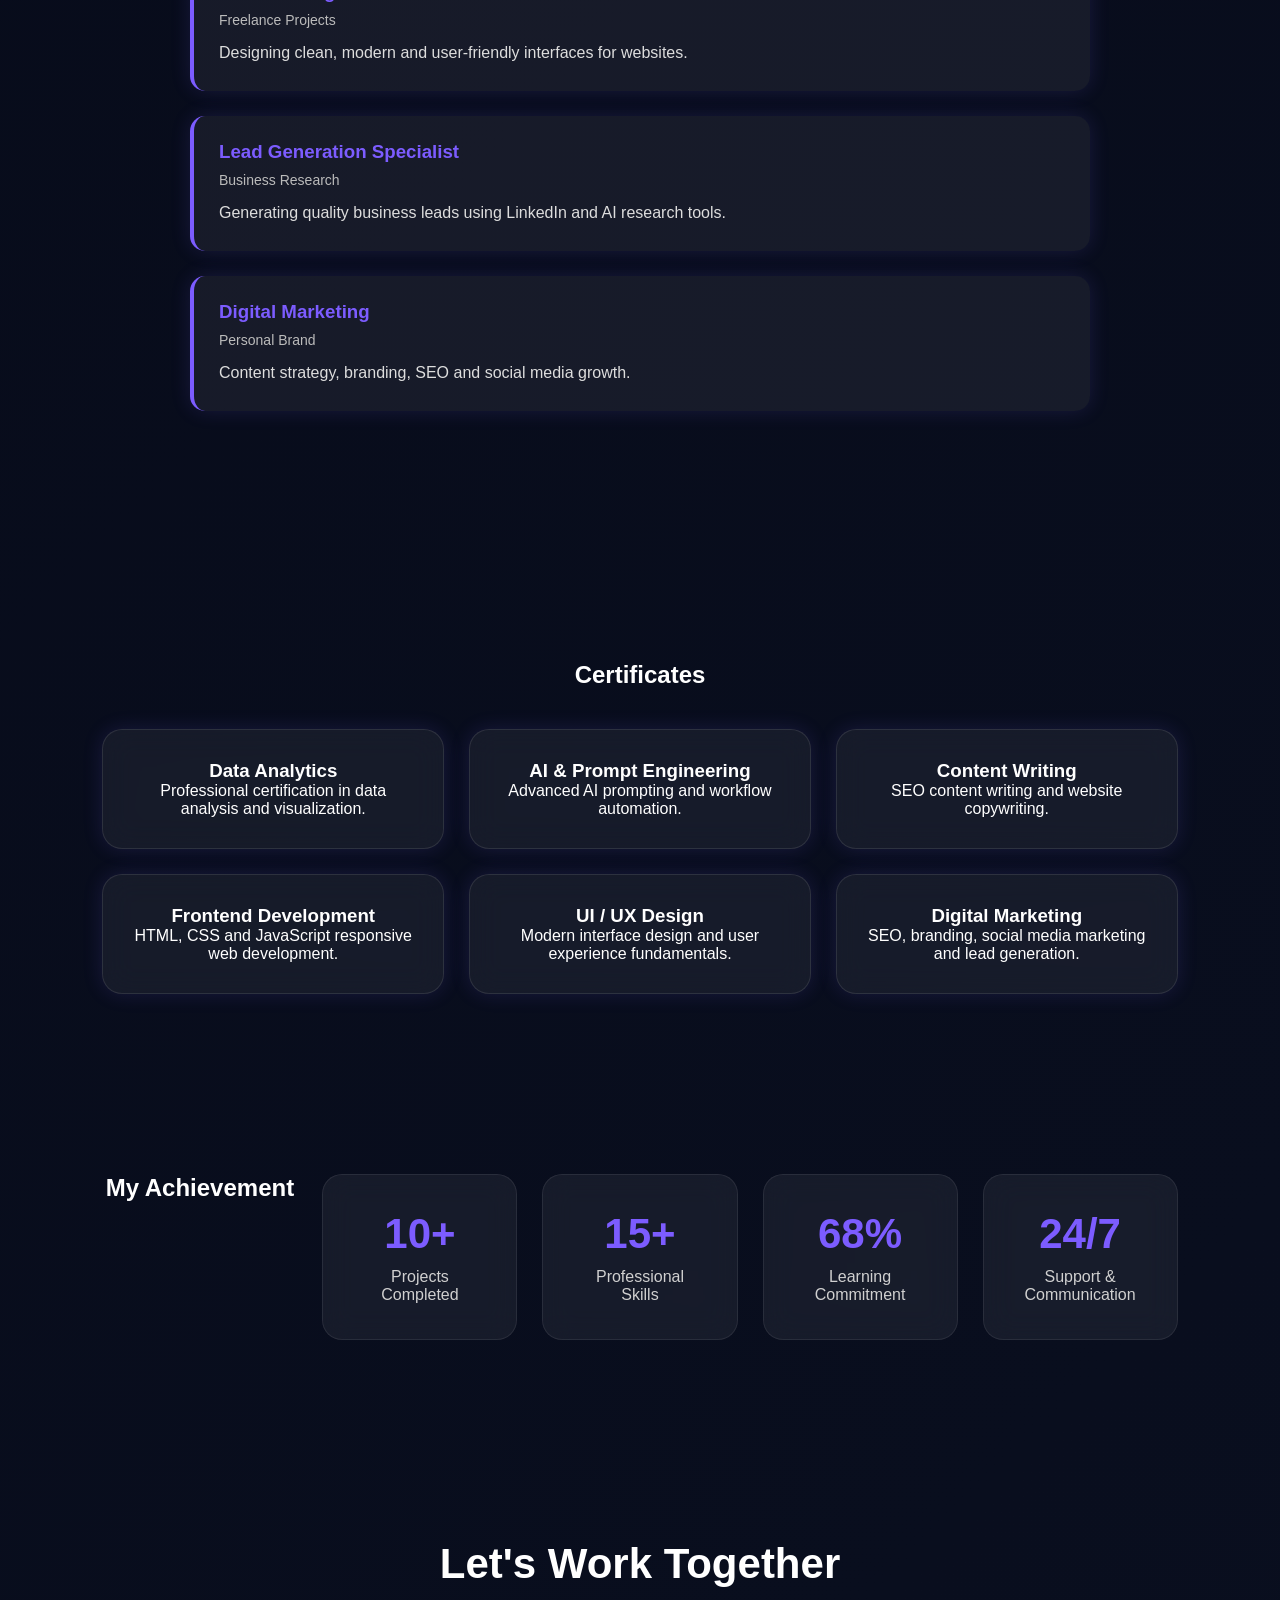
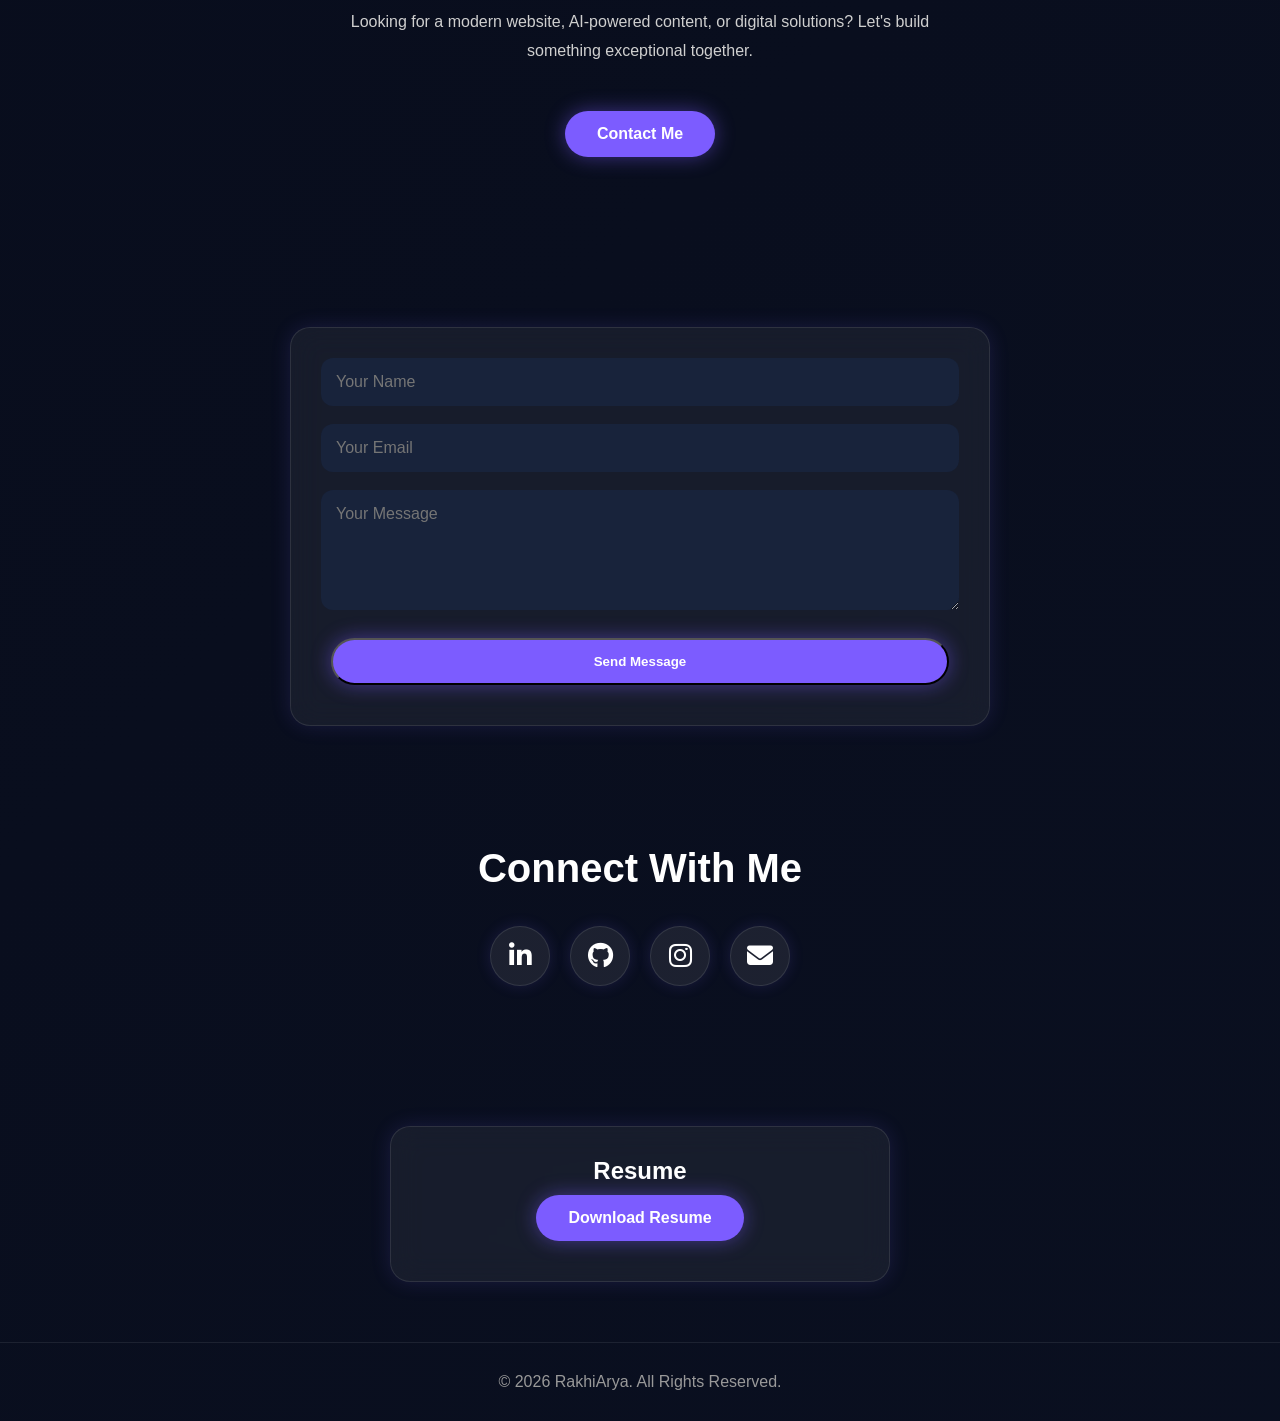
==== commit 5d5ab1d8: "Update index.html" ====
--- a/index.html
+++ b/index.html
@@ -268,21 +268,38 @@
 <div class="timeline-item">
 <h3>AI Content Writer</h3>
 <span>2026 - Present</span>
-<p>Creating SEO-friendly blogs, website copy, social media content and AI-powered marketing content.</p>
+<p>Writing SEO blogs, website copy, social media content and marketing content.</p>
 </div>
 
 <div class="timeline-item">
 <h3>Website Developer</h3>
 <span>Freelance</span>
-<p>Building responsive websites with modern UI, smooth user experience and mobile-first design.</p>
+<p>Developing responsive websites with HTML, CSS and JavaScript.</p>
 </div>
 
 <div class="timeline-item">
 <h3>Prompt Engineer</h3>
 <span>AI Solutions</span>
-<p>Designing advanced prompts and AI workflows to improve productivity and business growth.</p>
-</div>
-
+<p>Creating advanced AI prompts, automation workflows and business solutions.</p>
+</div>
+
+<div class="timeline-item">
+<h3>UI / UX Designer</h3>
+<span>Freelance Projects</span>
+<p>Designing clean, modern and user-friendly interfaces for websites.</p>
+</div>
+
+<div class="timeline-item">
+<h3>Lead Generation Specialist</h3>
+<span>Business Research</span>
+<p>Generating quality business leads using LinkedIn and AI research tools.</p>
+</div>
+
+<div class="timeline-item">
+<h3>Digital Marketing</h3>
+<span>Personal Brand</span>
+<p>Content strategy, branding, SEO and social media growth.</p>
+</div>
 </div>
 
 </section>
@@ -294,24 +311,39 @@
 
 <div class="certificate-card">
 <h3>Data Analytics</h3>
-<p>Professional certification covering data analysis, reporting and visualization.</p>
+<p>Professional certification in data analysis and visualization.</p>
 </div>
 
 <div class="certificate-card">
 <h3>AI & Prompt Engineering</h3>
-<p>Advanced AI prompting, automation workflows and productivity solutions.</p>
+<p>Advanced AI prompting and workflow automation.</p>
 </div>
 
 <div class="certificate-card">
 <h3>Content Writing</h3>
-<p>SEO writing, website copywriting and digital content creation.</p>
+<p>SEO content writing and website copywriting.</p>
+</div>
+
+<div class="certificate-card">
+<h3>Frontend Development</h3>
+<p>HTML, CSS and JavaScript responsive web development.</p>
+</div>
+
+<div class="certificate-card">
+<h3>UI / UX Design</h3>
+<p>Modern interface design and user experience fundamentals.</p>
+</div>
+
+<div class="certificate-card">
+<h3>Digital Marketing</h3>
+<p>SEO, branding, social media marketing and lead generation.</p>
 </div>
 
 </div>
 
 </section>
 <section class="stats">
-<h2>My Statistics</h2>
+<h2>My Achievement</h2>
 <div class="stat-box">
 <h2 class="counter" data-target="10">0</h2>
 <p>Projects Completed</p>
--- a/style.css
+++ b/style.css
@@ -693,3 +693,26 @@
 .project-card:hover{
 transform:translateY(-12px) scale(1.03);
                 }
+.testimonial-slider{
+display:flex;
+gap:24px;
+overflow-x:auto;
+scroll-behavior:smooth;
+scrollbar-width:none;
+padding:20px 5px;
+}
+
+.testimonial-slider::-webkit-scrollbar{
+display:none;
+}
+
+.testimonial-card{
+min-width:320px;
+flex-shrink:0;
+}
+
+@media(max-width:768px){
+.testimonial-card{
+min-width:90%;
+}
+  }
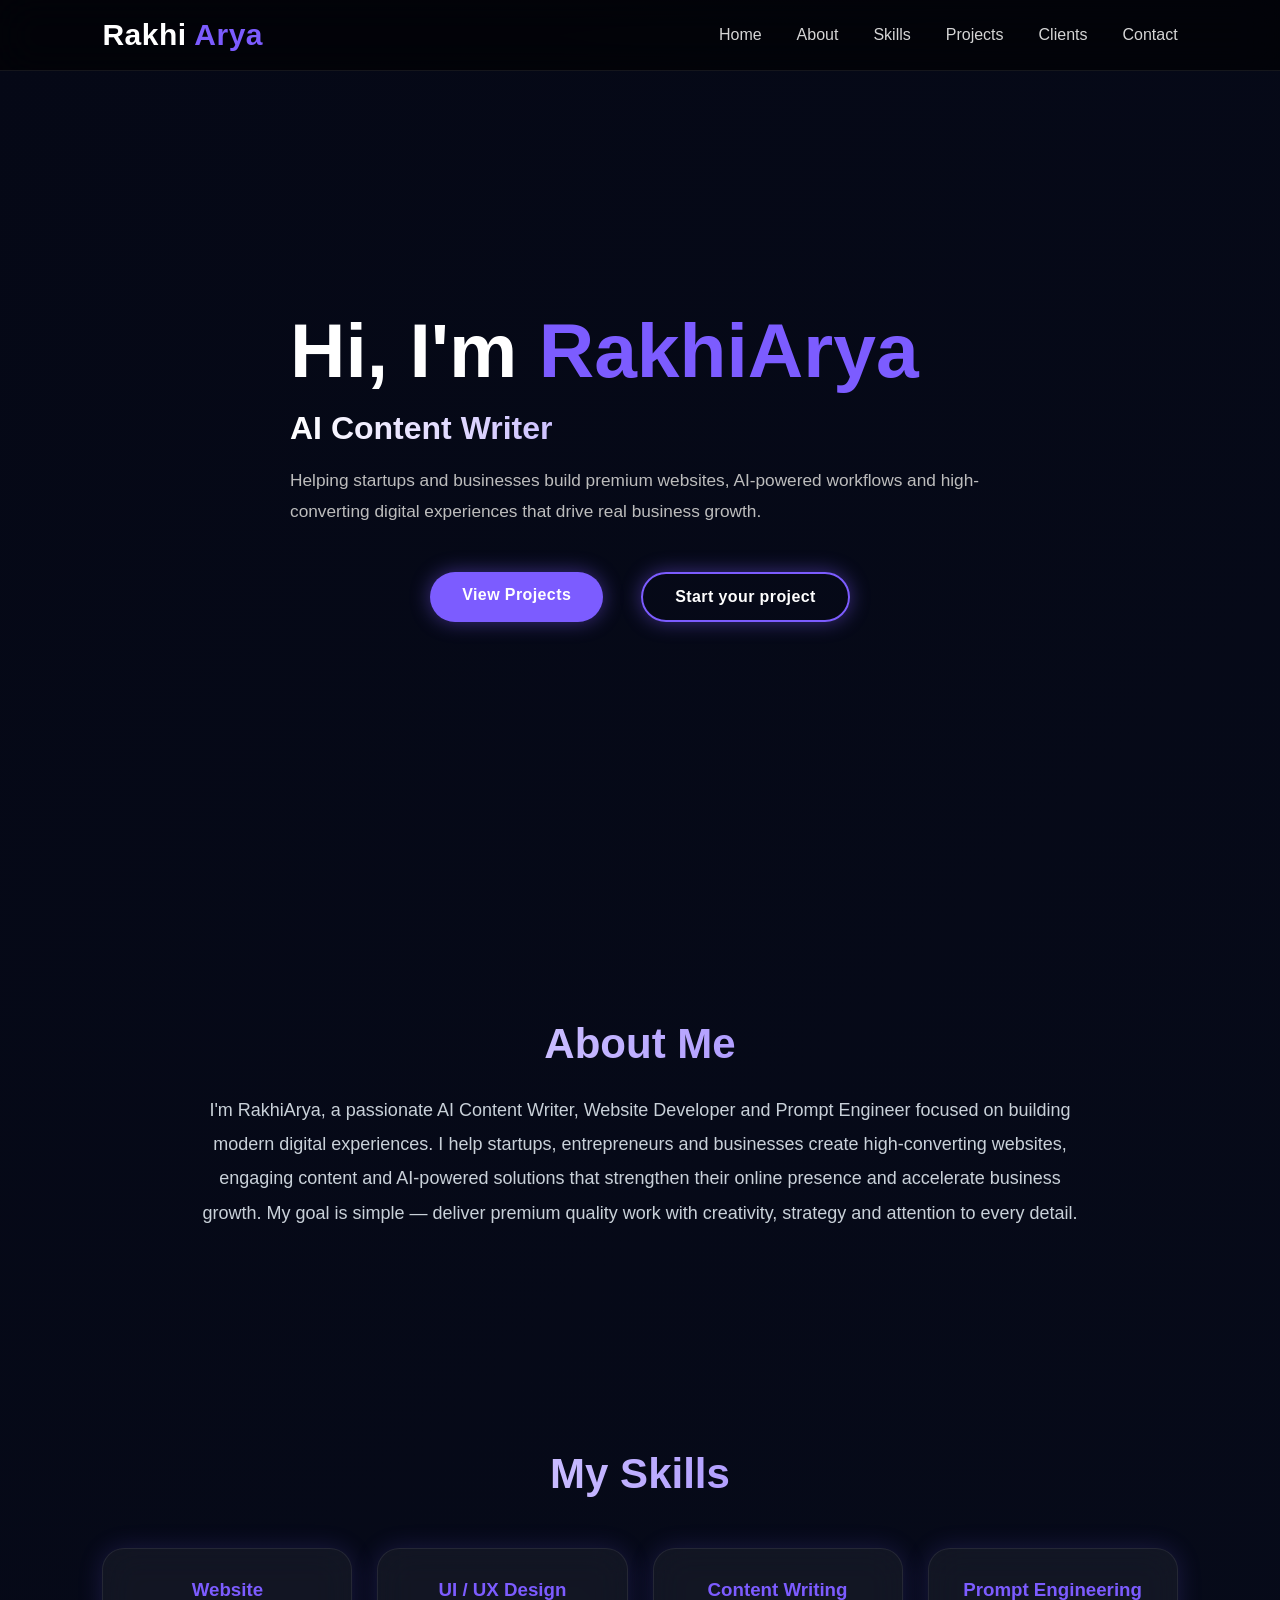
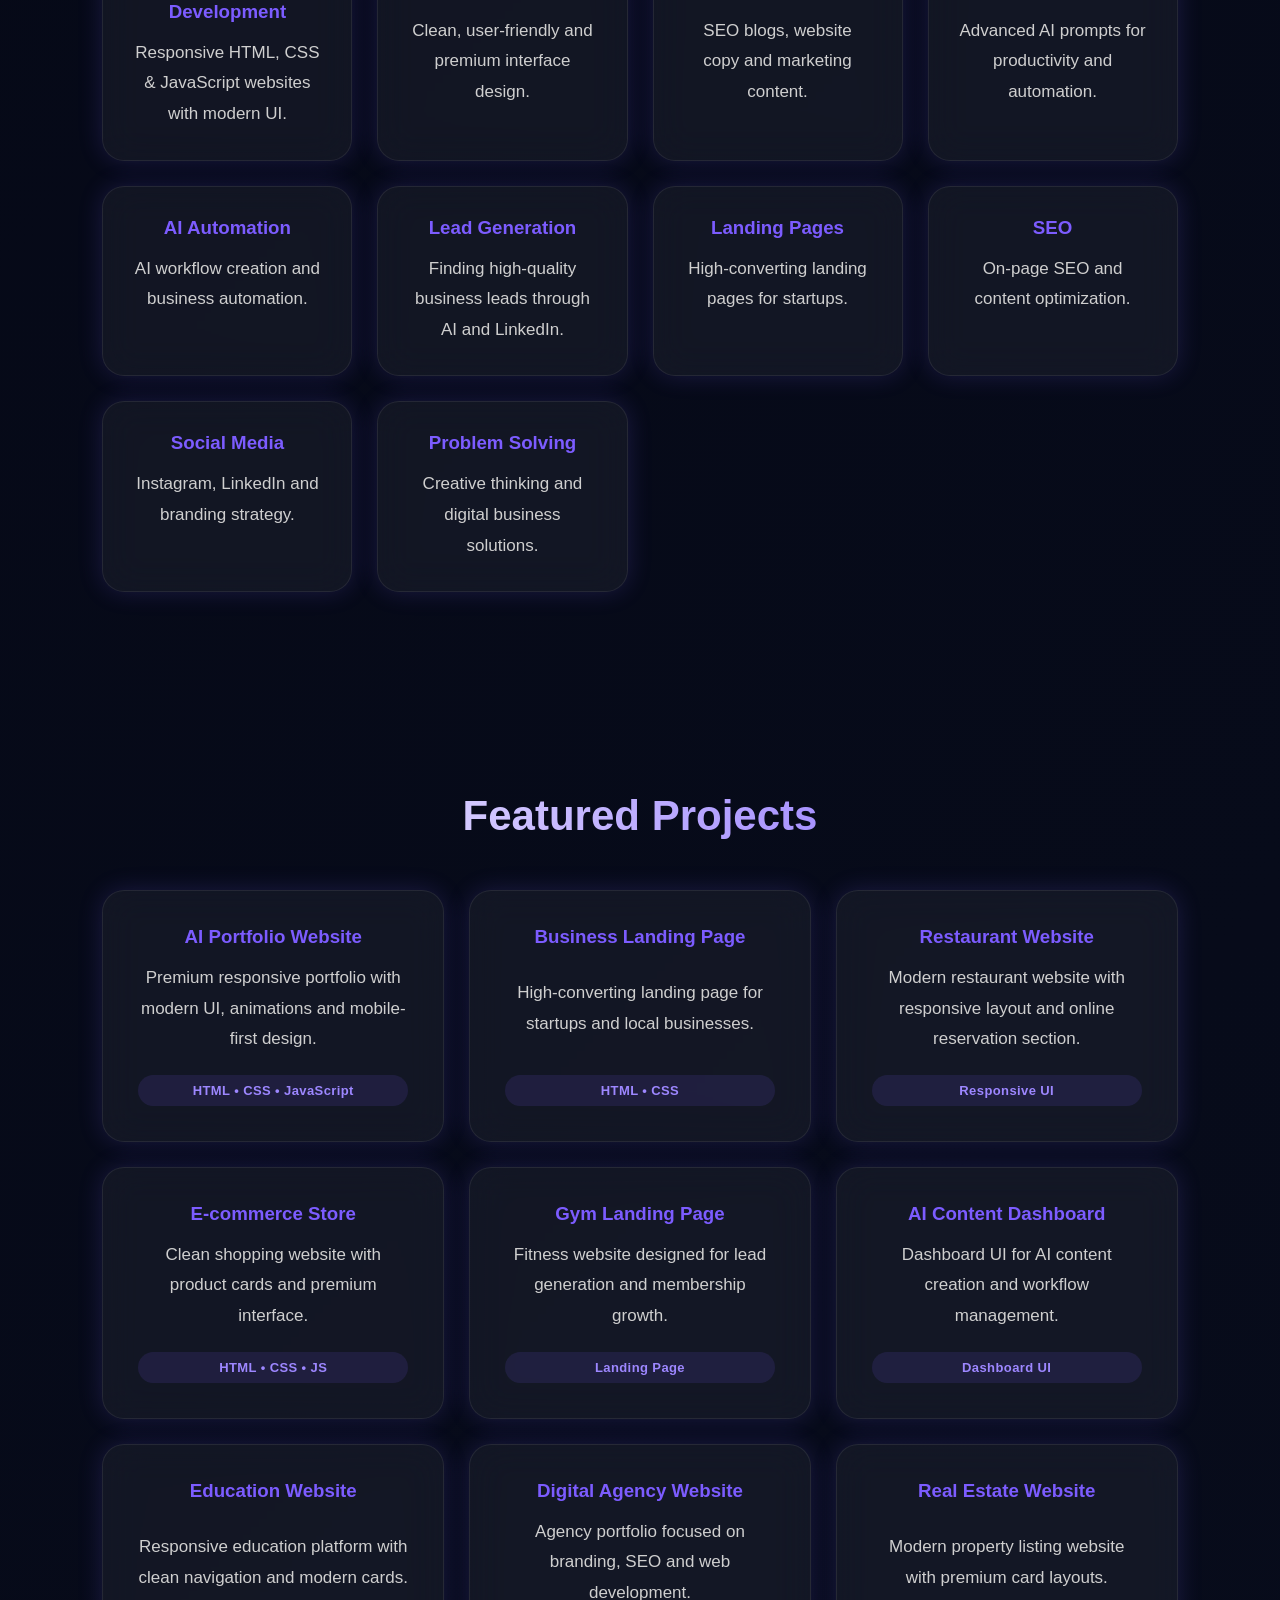
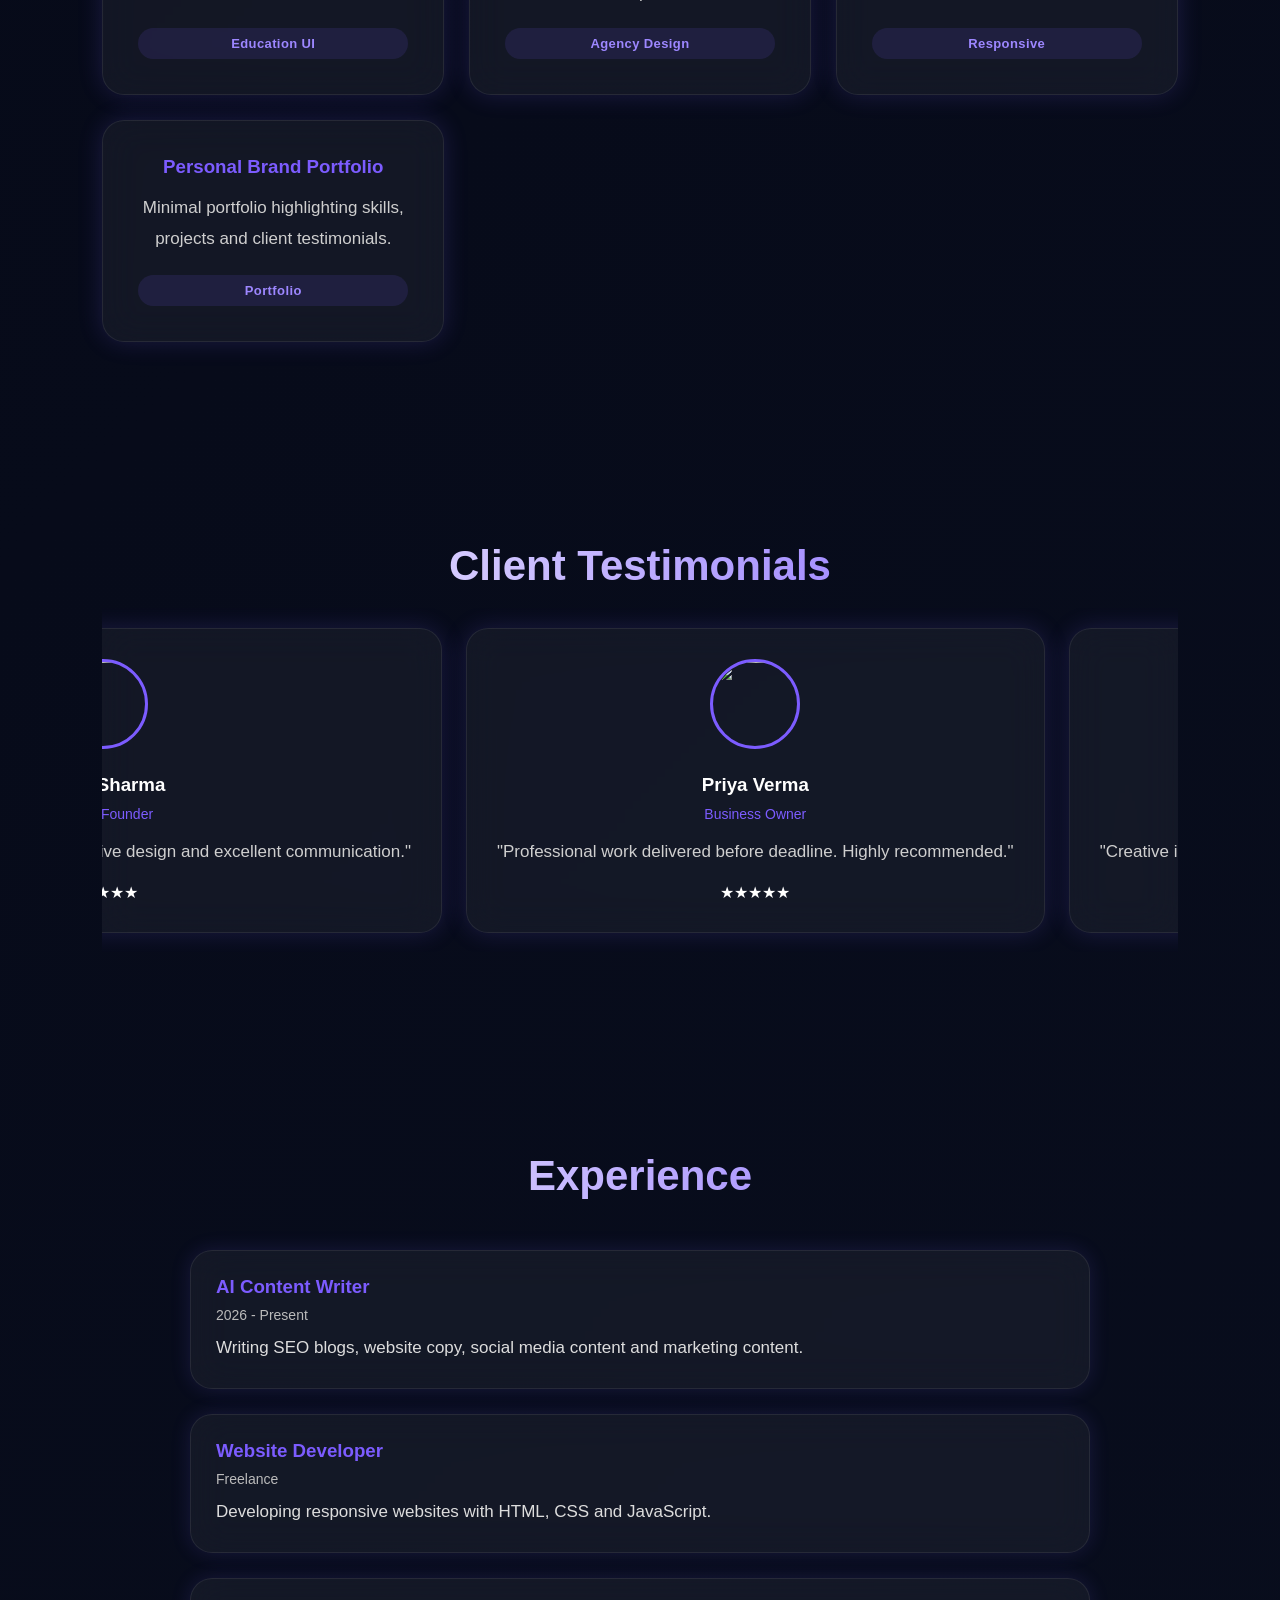
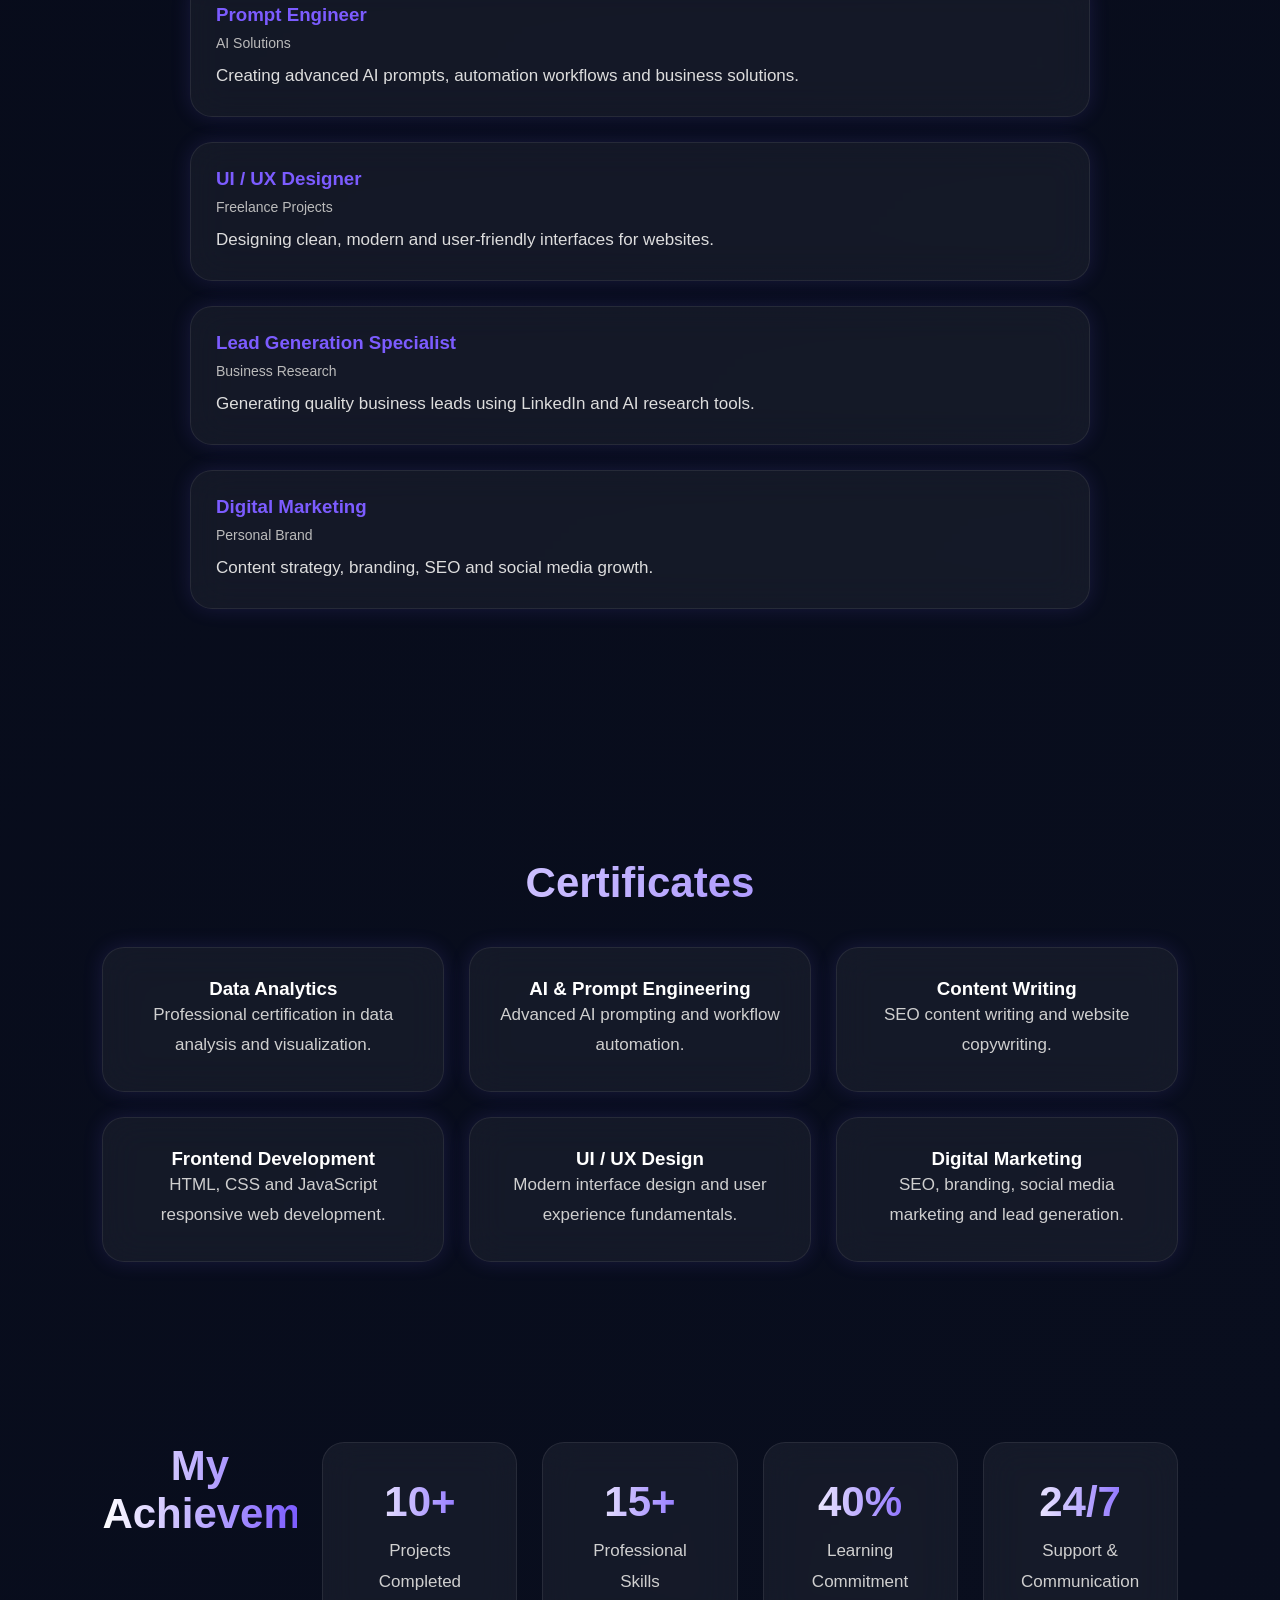
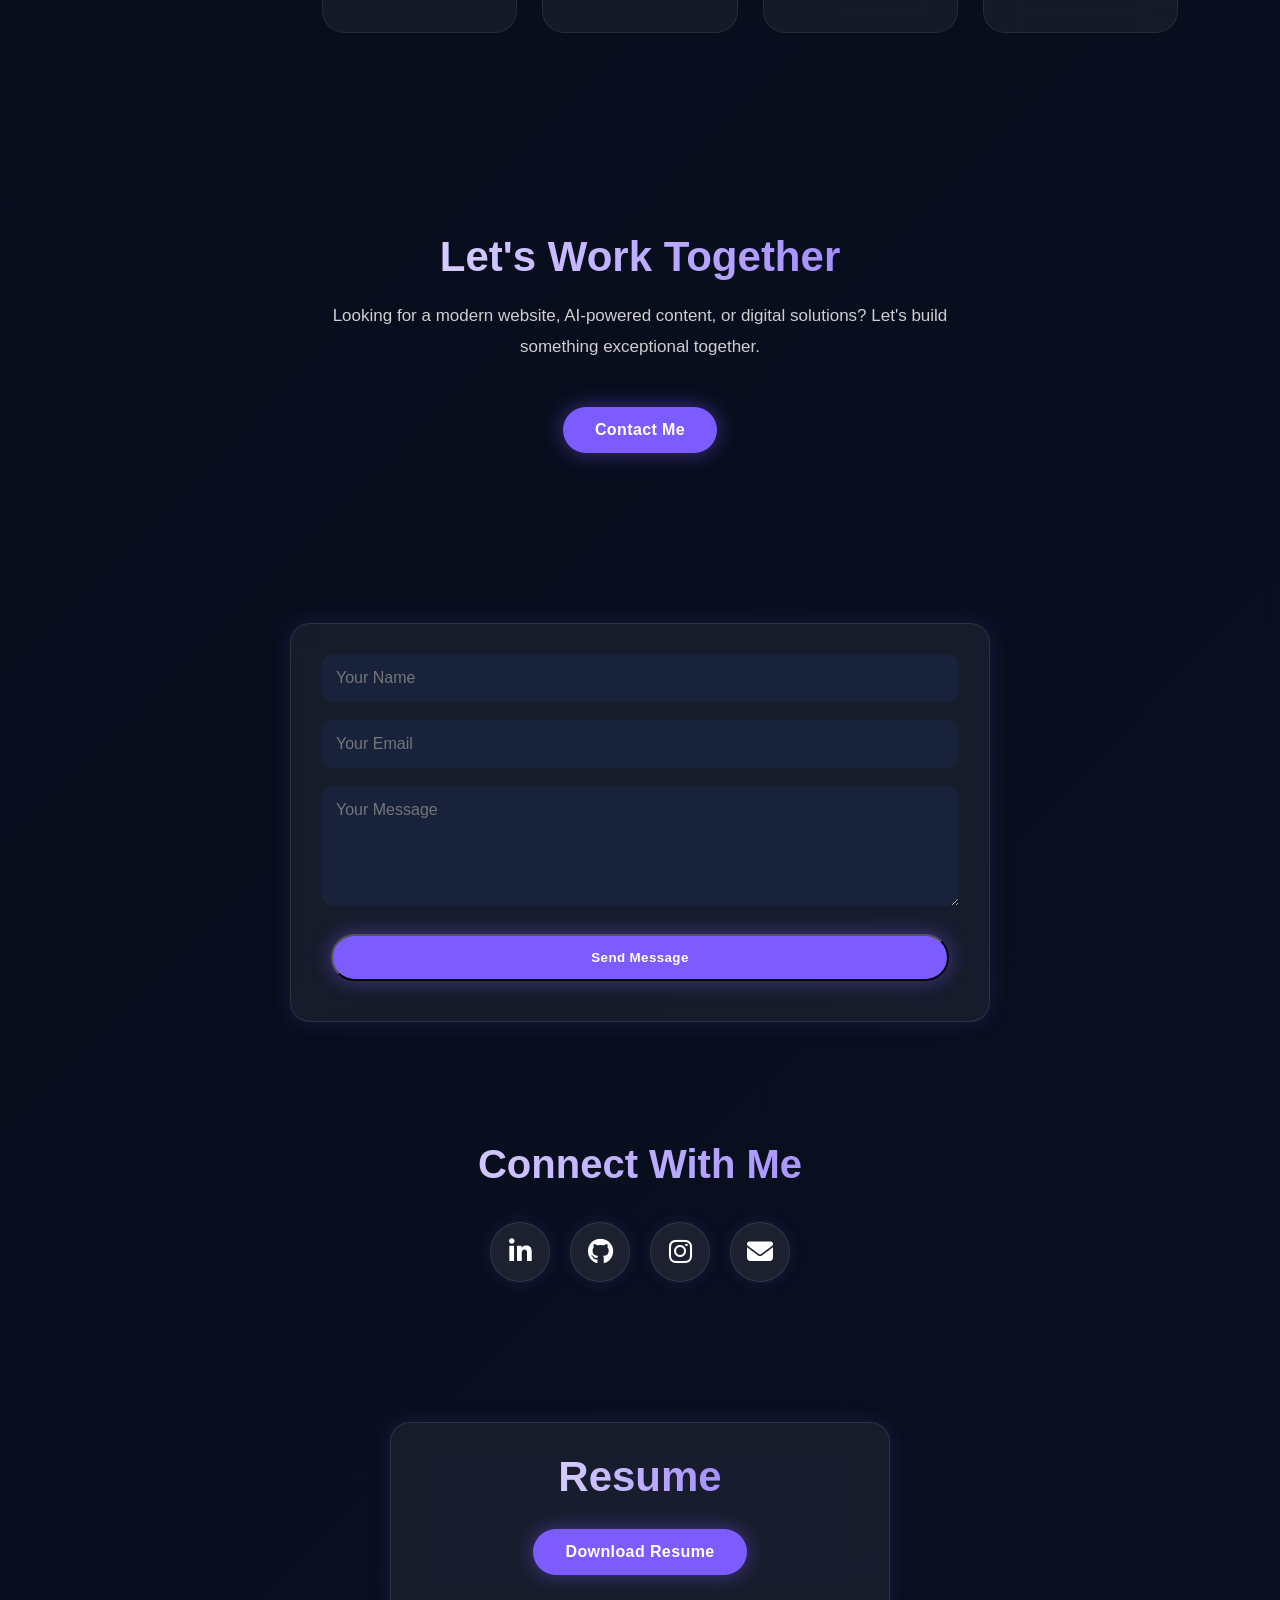
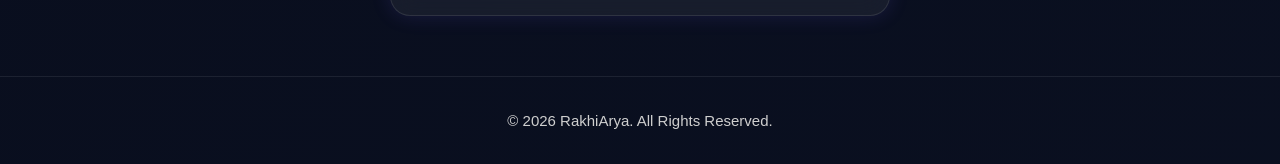
==== commit 0cd87509: "Update index.html" ====
--- a/index.html
+++ b/index.html
@@ -40,7 +40,7 @@
 
 <div class="hero-buttons">
 <a href="#projects" class="btn">View Projects</a>
-<a href="#contact" class="btn btn-outline">Hire Me</a>
+<a href="#contact" class="btn btn-outline">Start your project</a>
 </div>
 
     </div>
--- a/style.css
+++ b/style.css
@@ -716,3 +716,180 @@
 min-width:90%;
 }
   }
+/* ========================= */
+/* FINAL PREMIUM POLISH */
+/* ========================= */
+
+/* Section Spacing */
+section{
+padding:100px 8%;
+}
+
+/* Gradient Heading */
+section h2{
+font-size:42px;
+font-weight:700;
+margin-bottom:18px;
+background:linear-gradient(90deg,#ffffff,#7c5cff);
+-webkit-background-clip:text;
+-webkit-text-fill-color:transparent;
+}
+
+/* Better Paragraph */
+section p{
+font-size:17px;
+line-height:1.8;
+color:#cfcfcf;
+}
+
+/* Glass Effect */
+.card,
+.project-card,
+.testimonial-card,
+.timeline-item,
+.certificate-card,
+.stat-box{
+background:rgba(255,255,255,.05);
+backdrop-filter:blur(18px);
+border:1px solid rgba(255,255,255,.08);
+border-radius:22px;
+transition:.35s ease;
+}
+
+/* Premium Hover */
+.card:hover,
+.project-card:hover,
+.testimonial-card:hover,
+.timeline-item:hover,
+.certificate-card:hover,
+.stat-box:hover{
+transform:translateY(-10px);
+box-shadow:0 18px 40px rgba(124,92,255,.35);
+border-color:#7c5cff;
+}
+
+/* Better Buttons */
+.btn{
+font-weight:600;
+letter-spacing:.4px;
+transition:.35s ease;
+}
+
+.btn:hover{
+transform:translateY(-4px);
+}
+
+/* Smooth Image Hover */
+img{
+transition:.4s;
+}
+
+img:hover{
+transform:scale(1.03);
+}
+
+/* Scrollbar */
+::-webkit-scrollbar{
+width:8px;
+}
+
+::-webkit-scrollbar-thumb{
+background:#7c5cff;
+border-radius:20px;
+}
+
+/* Selection */
+::selection{
+background:#7c5cff;
+color:#fff;
+}
+
+/* Focus */
+a:focus,
+button:focus,
+input:focus,
+textarea:focus{
+outline:2px solid #7c5cff;
+outline-offset:3px;
+}
+
+/* Better Footer */
+footer{
+padding:35px;
+font-size:15px;
+color:#cfcfcf;
+border-top:1px solid rgba(255,255,255,.08);
+}
+
+/* Responsive */
+@media(max-width:992px){
+
+.hero h1{
+font-size:52px;
+}
+
+.hero h2{
+font-size:24px;
+}
+
+section{
+padding:80px 6%;
+}
+
+}
+
+@media(max-width:768px){
+
+.hero{
+padding-top:120px;
+}
+
+.hero h1{
+font-size:38px;
+}
+
+.hero h2{
+font-size:20px;
+}
+
+.hero-buttons{
+flex-direction:column;
+align-items:center;
+}
+
+.btn{
+width:220px;
+text-align:center;
+}
+
+.project-grid,
+.skills-grid,
+.certificate-grid{
+grid-template-columns:1fr;
+}
+
+.stats{
+grid-template-columns:repeat(2,1fr);
+}
+
+}
+
+@media(max-width:480px){
+
+.hero h1{
+font-size:32px;
+}
+
+.hero-tag{
+font-size:15px;
+}
+
+.stats{
+grid-template-columns:1fr;
+}
+
+section h2{
+font-size:34px;
+}
+
+  }
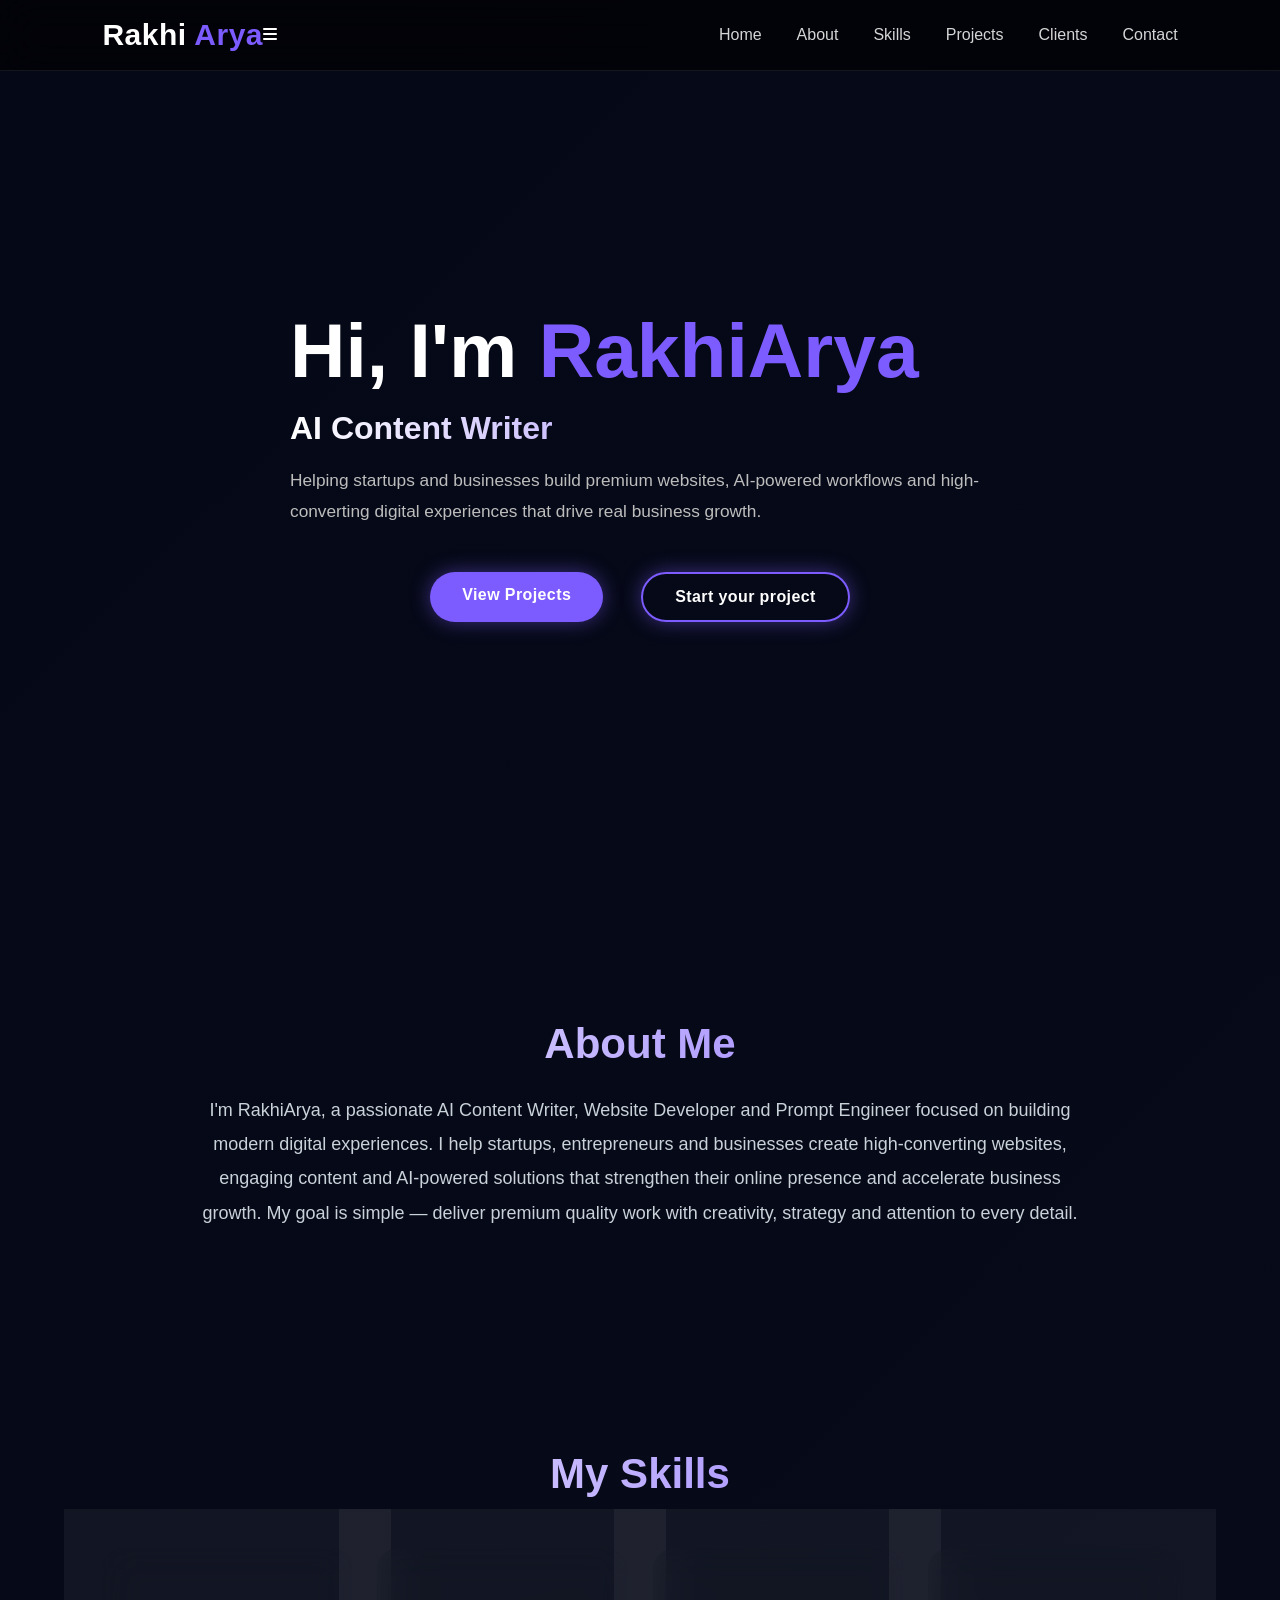
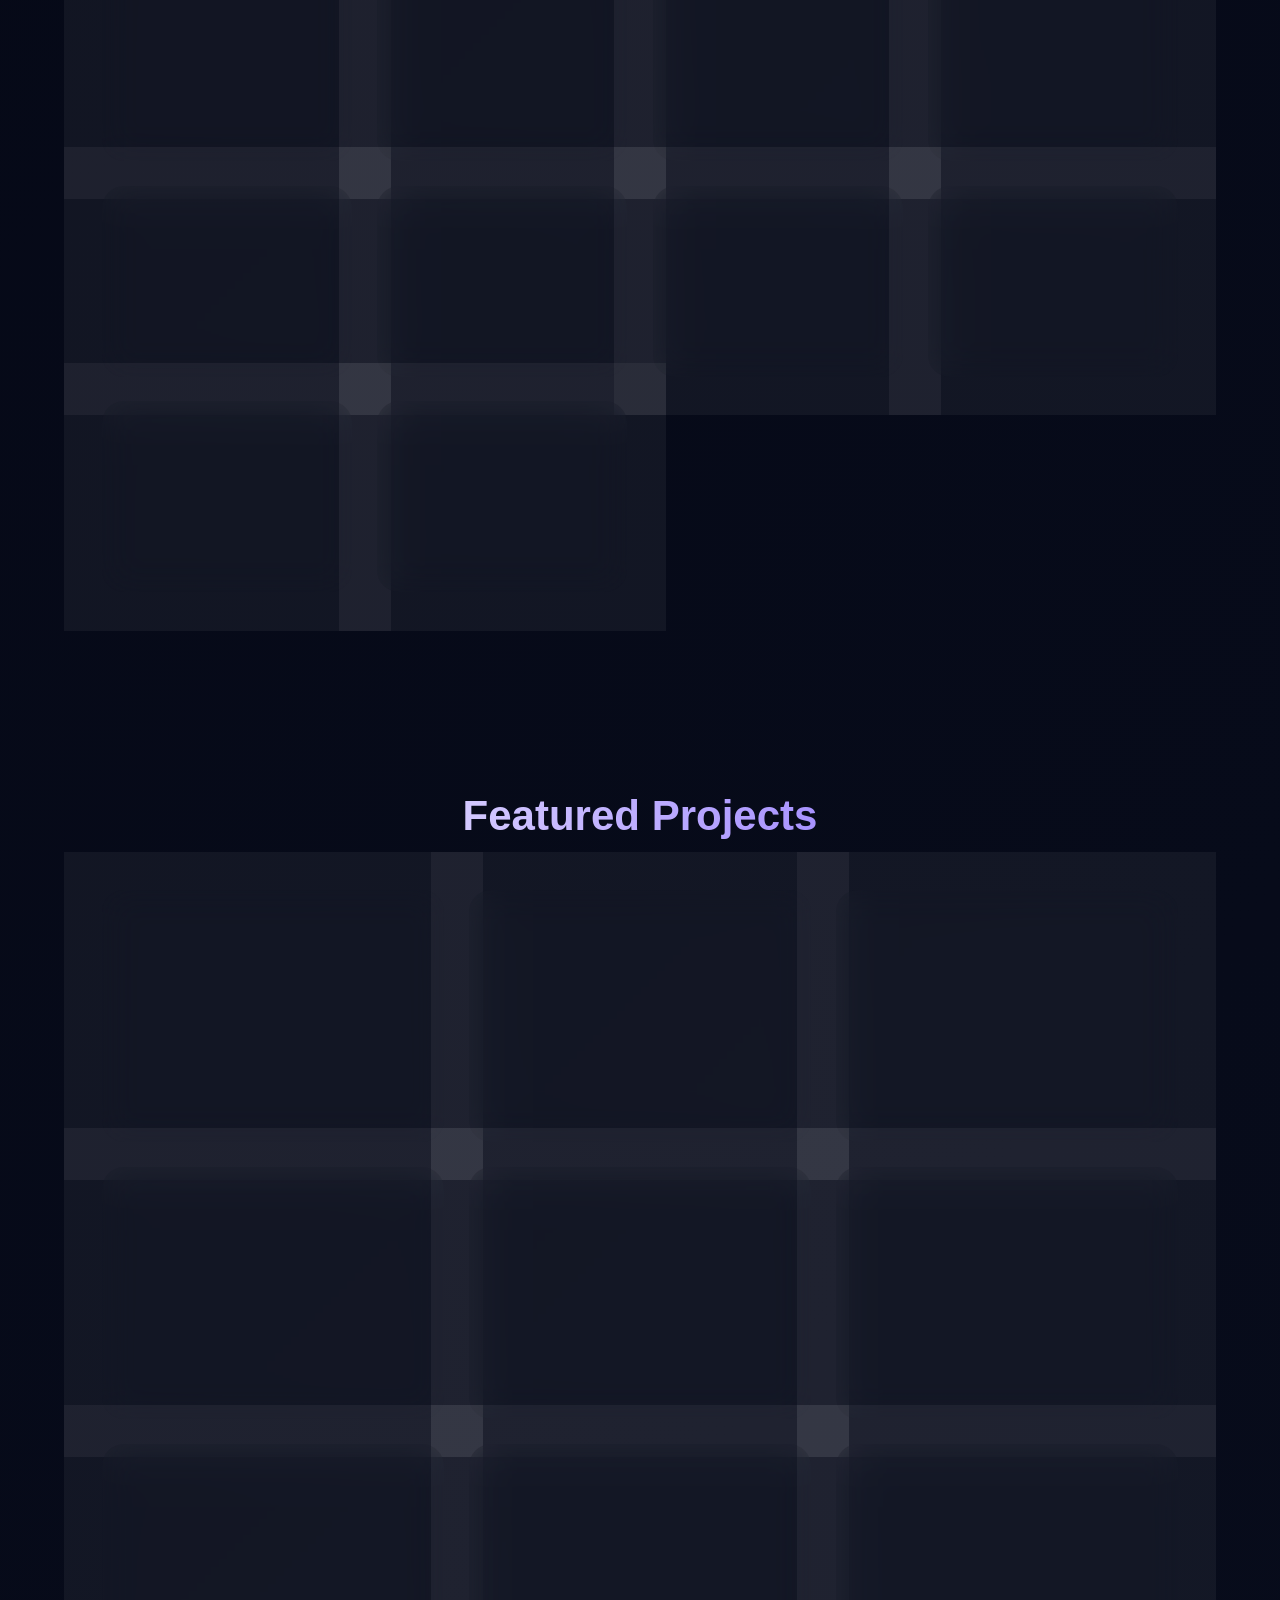
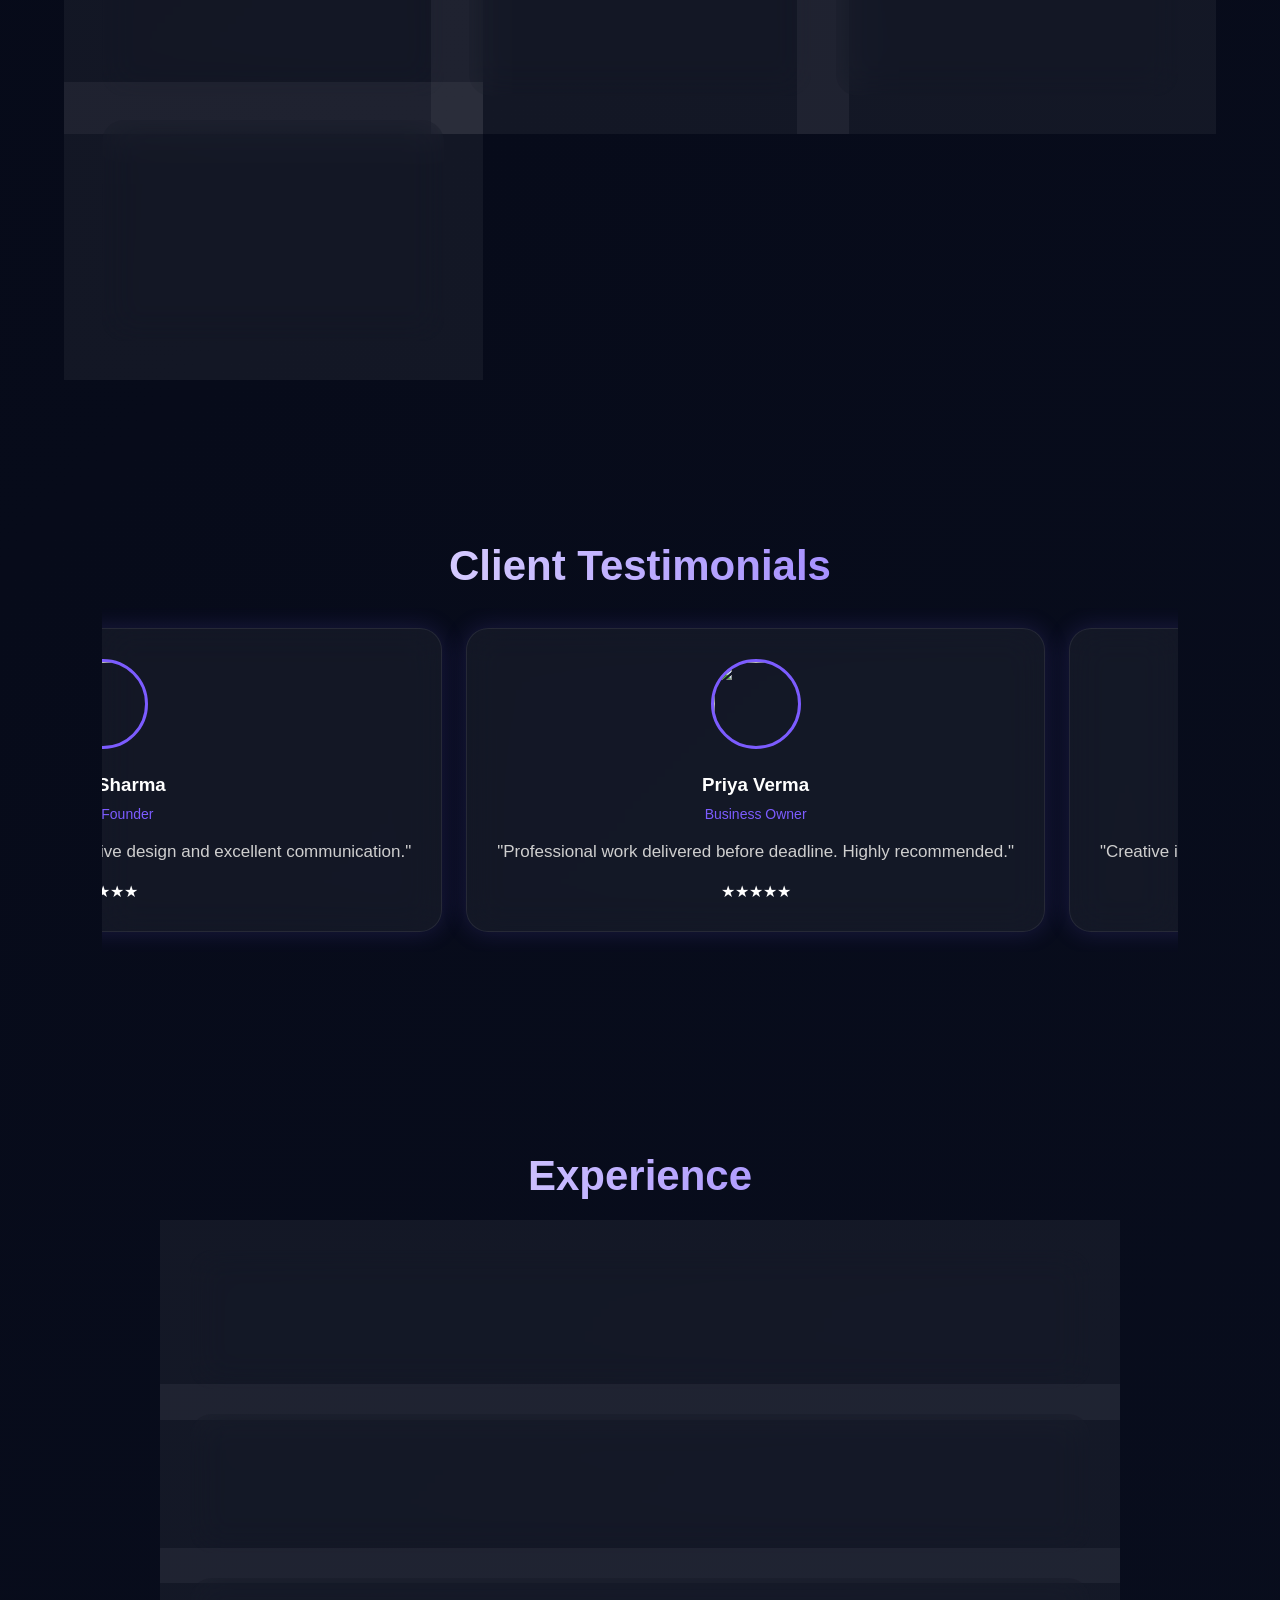
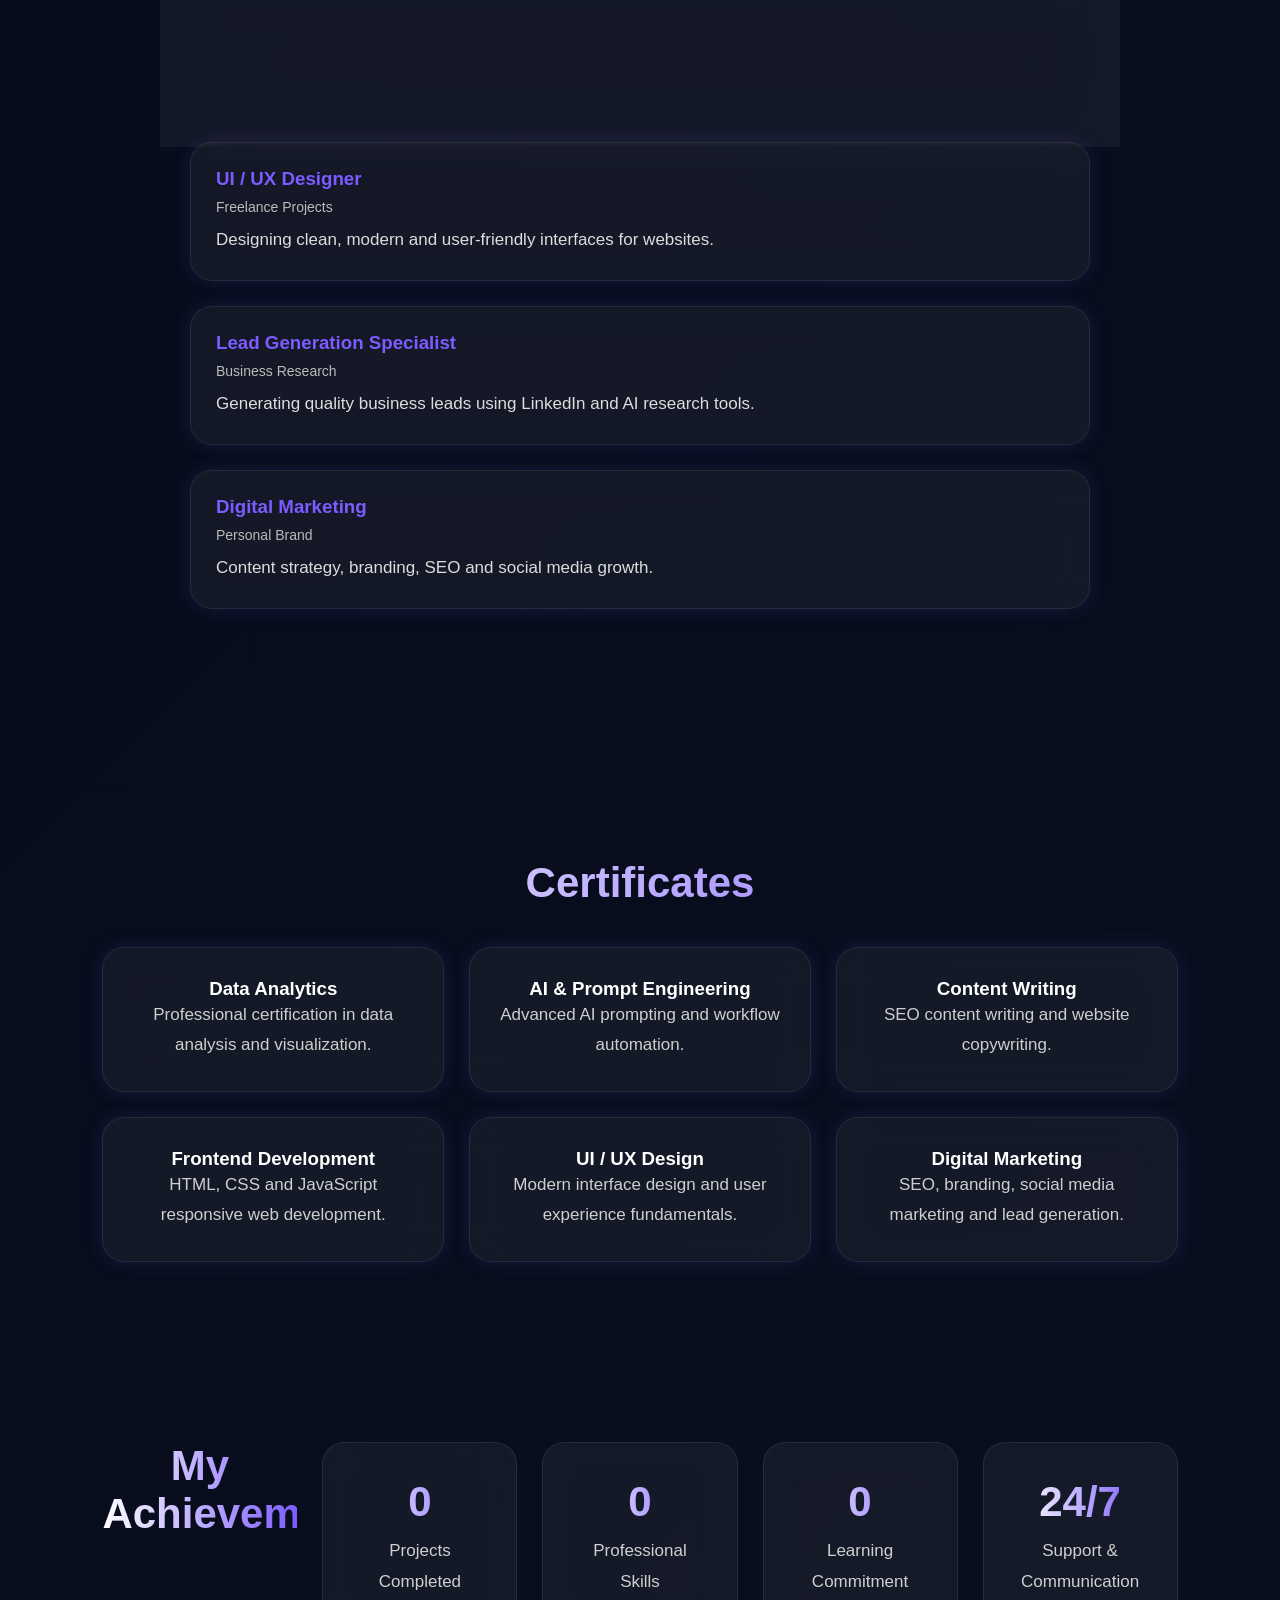
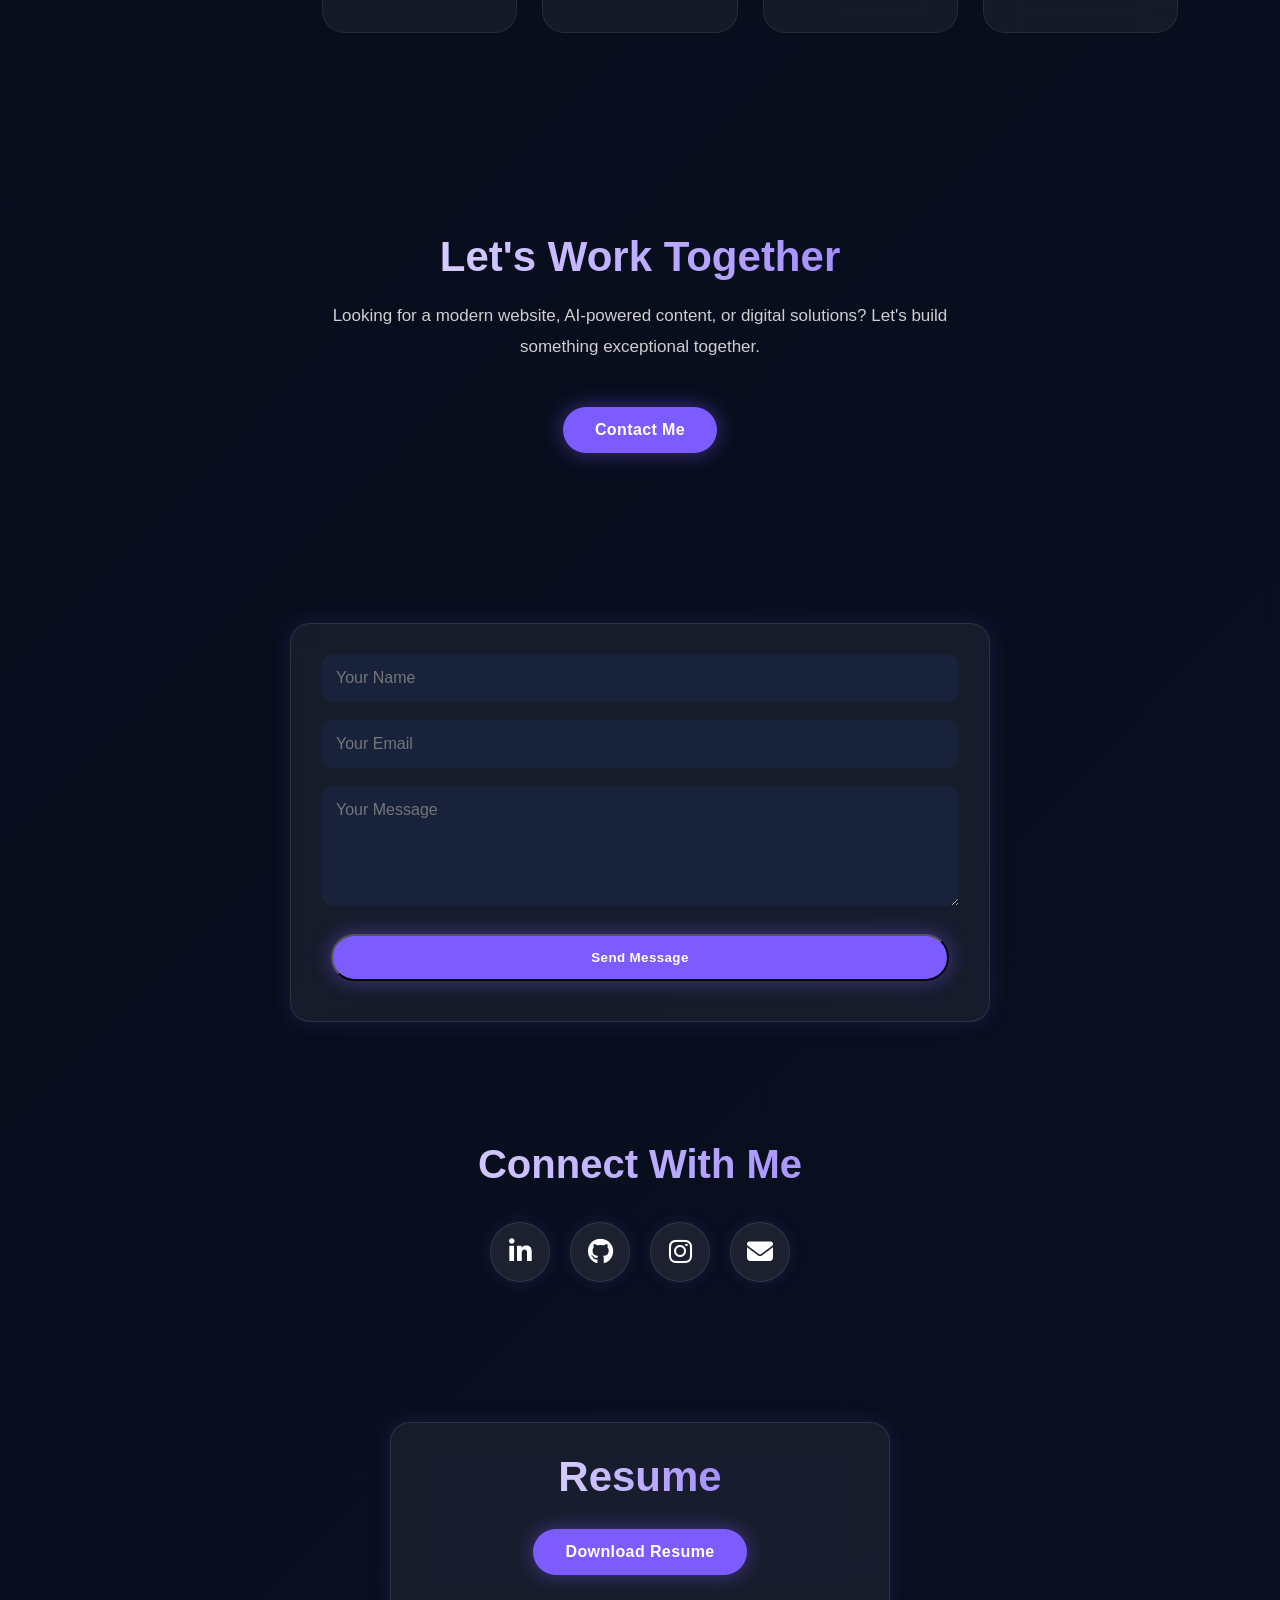
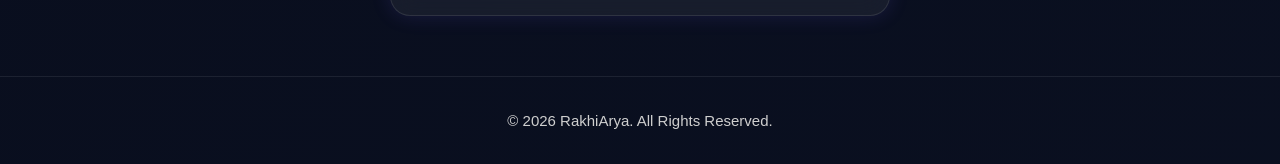
==== commit 8ae958ff: "Update index.html" ====
--- a/index.html
+++ b/index.html
@@ -16,7 +16,9 @@
     <a href="#" class="logo">
     Rakhi <span>Arya</span>
     </a>
-
+<div class="menu-toggle">
+    <i class="fas fa-bars"></i>
+</div>
     <ul class="nav-links">
           <li><a href="#">Home</a></li>
     <li><a href="#about">About</a></li>
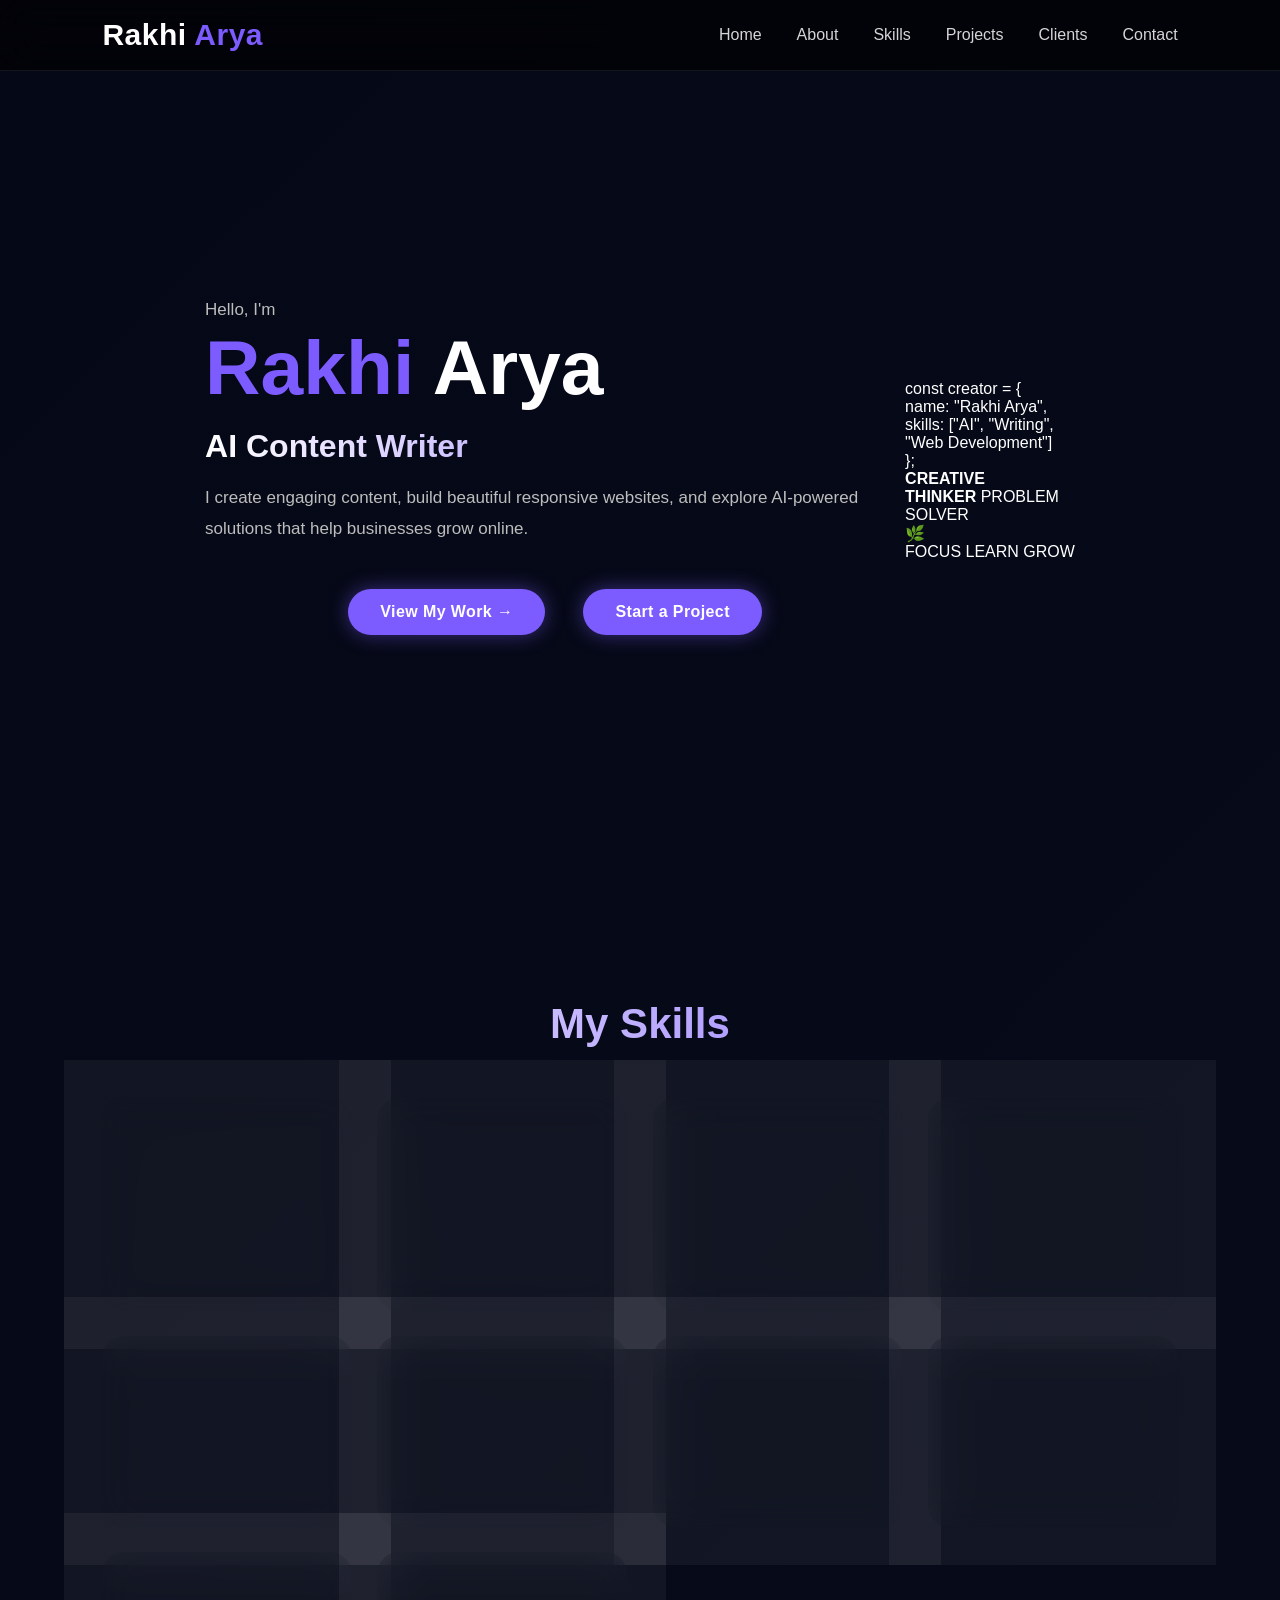
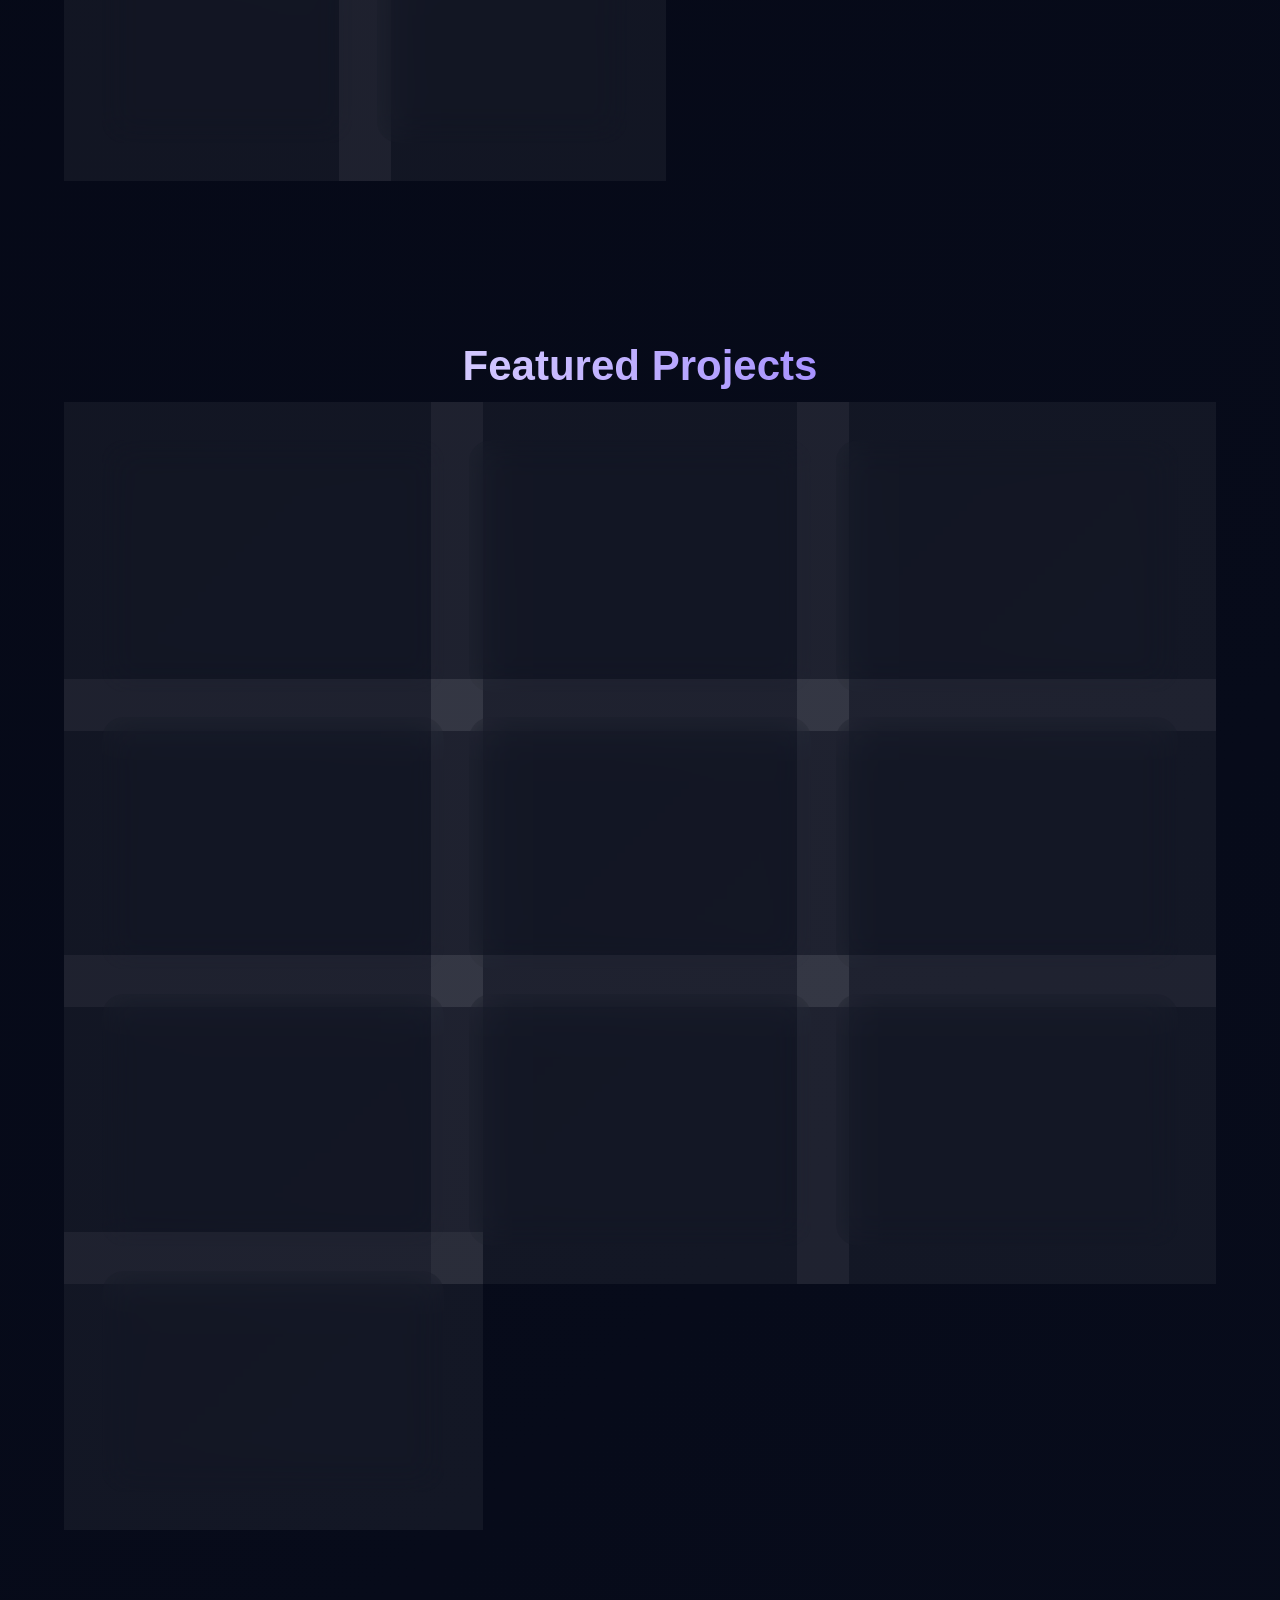
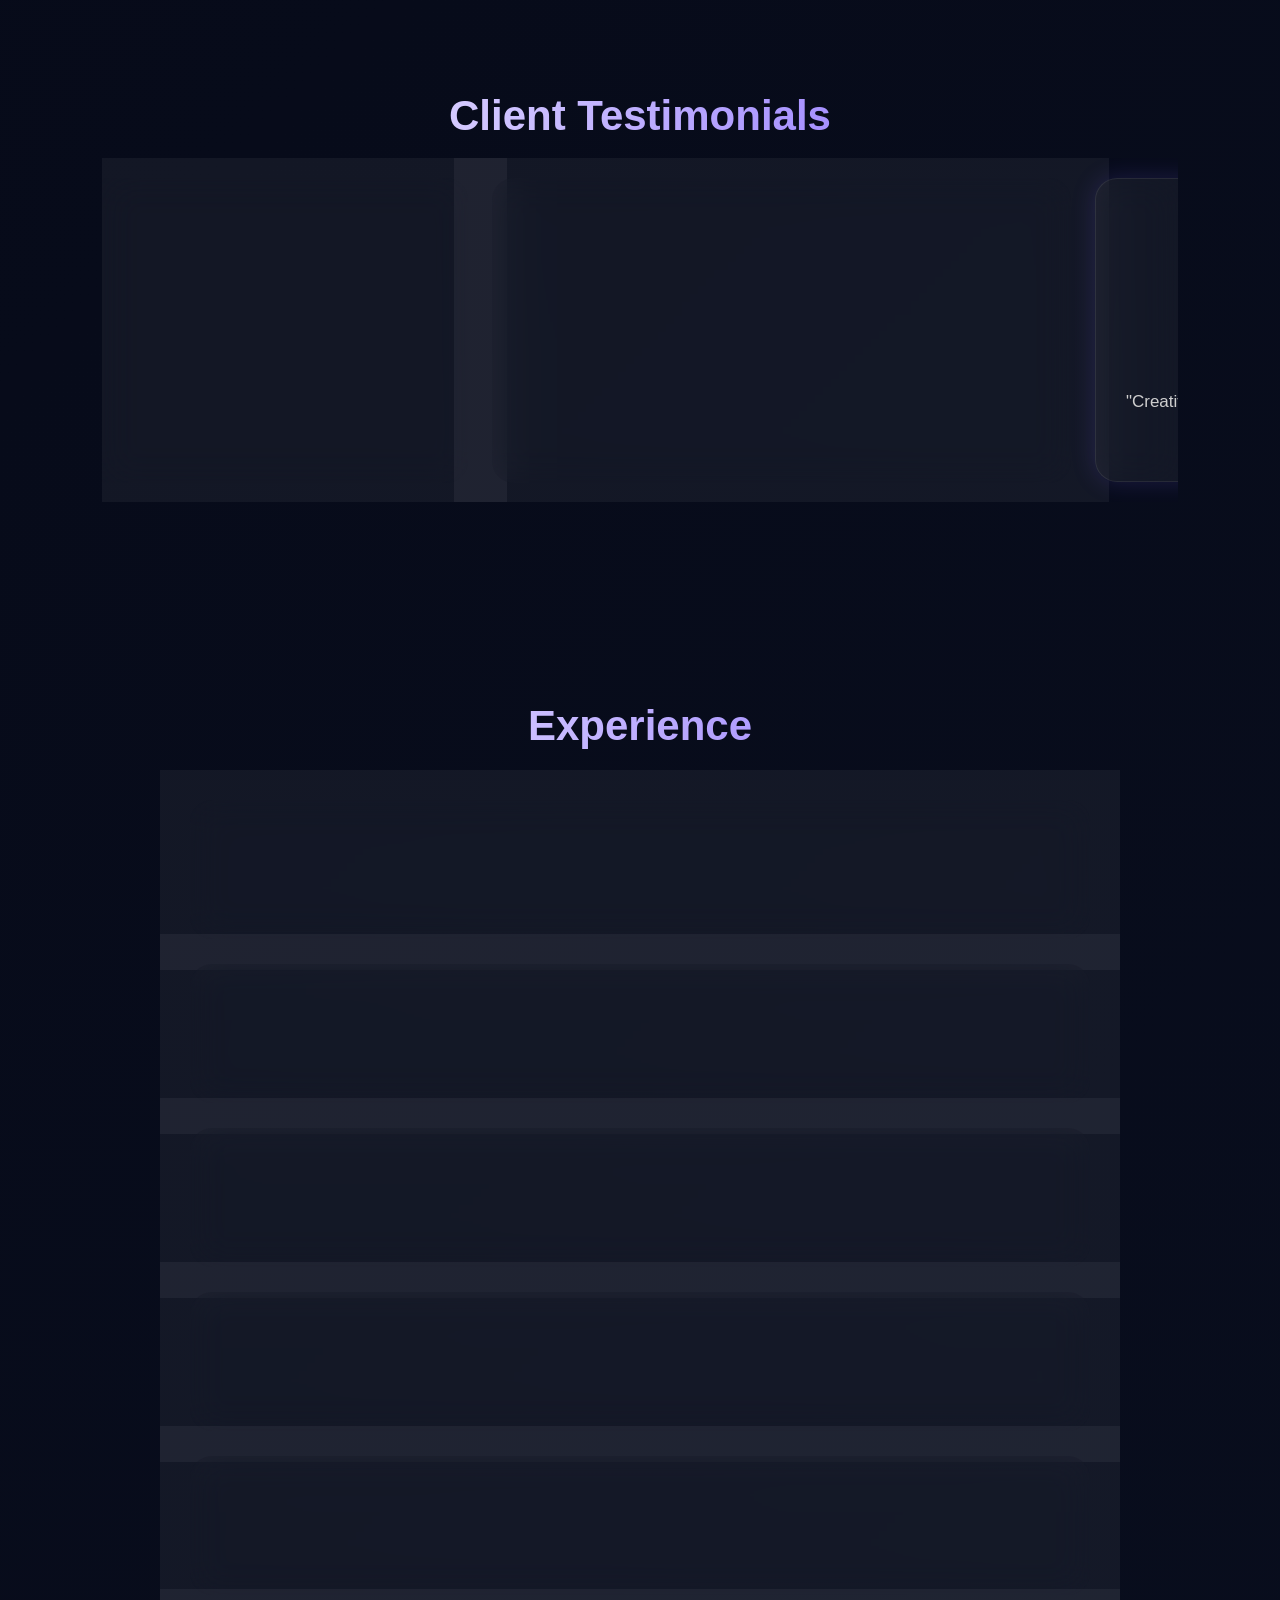
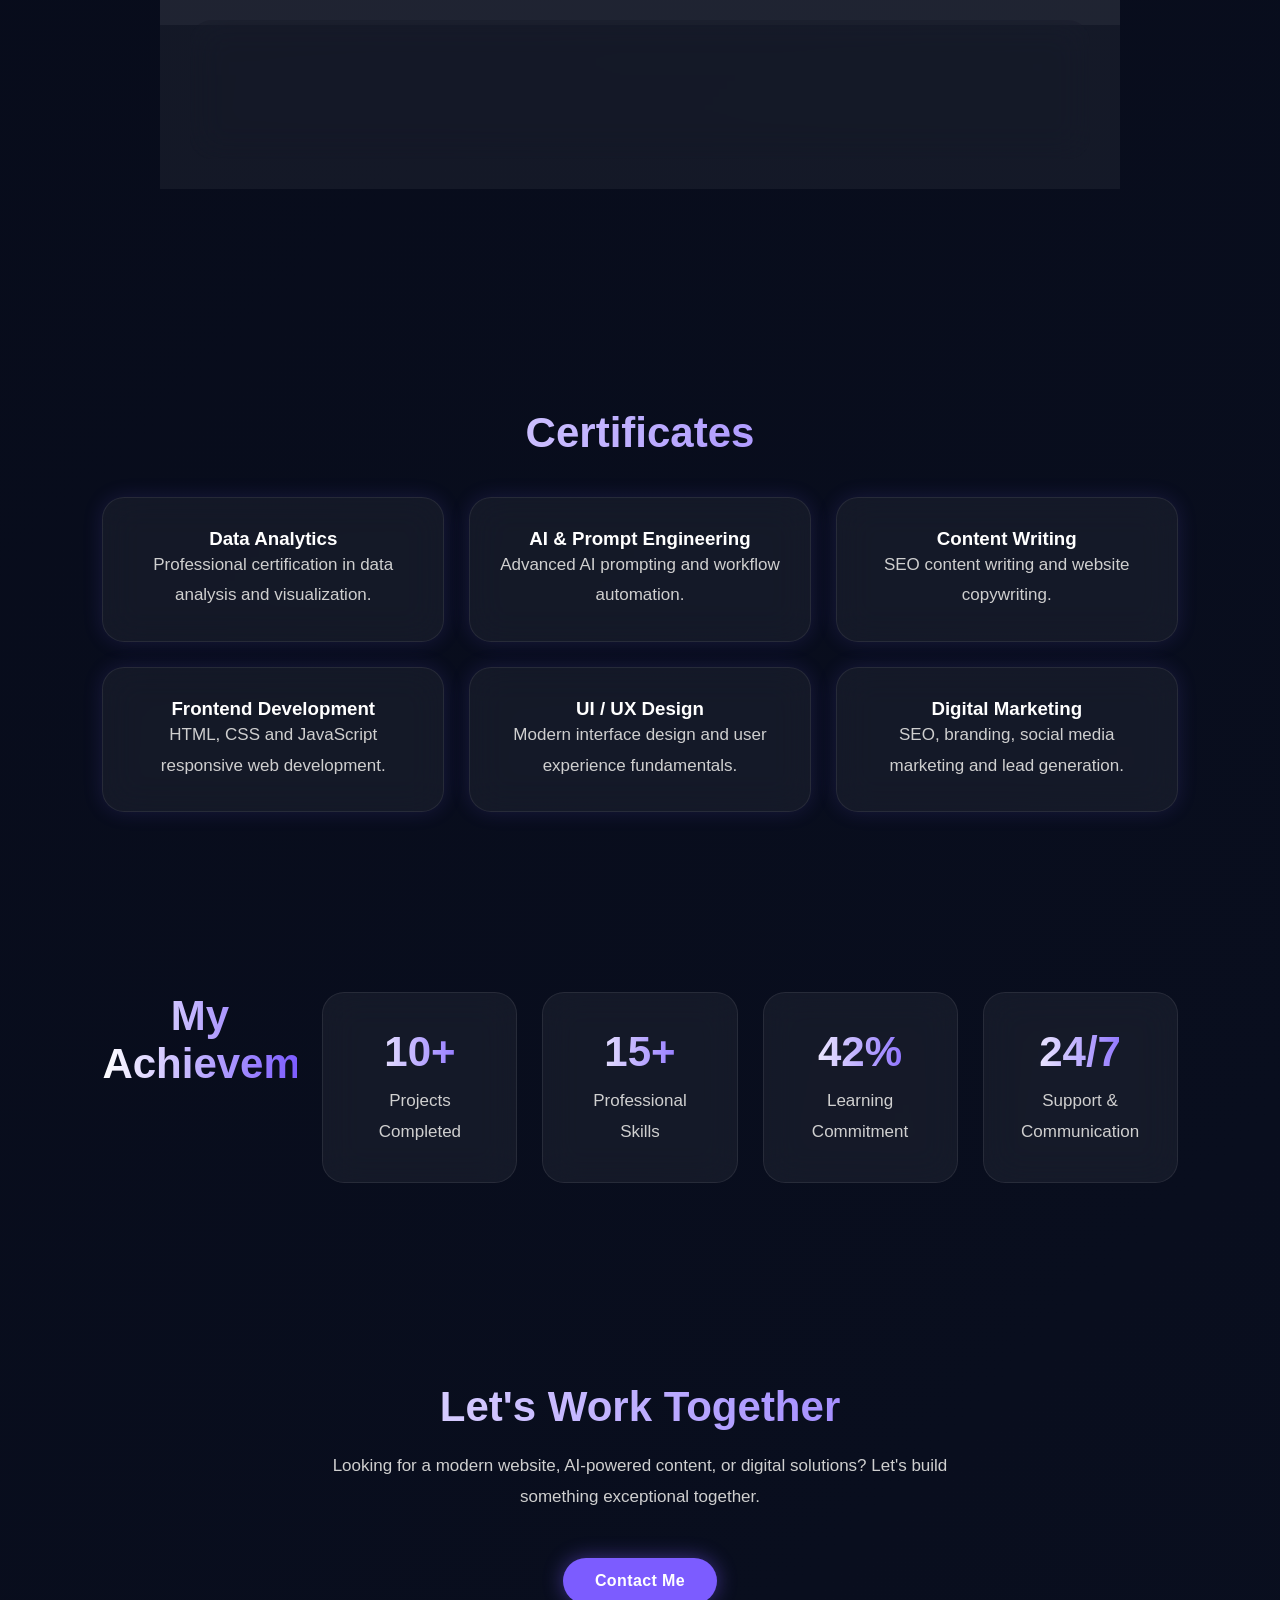
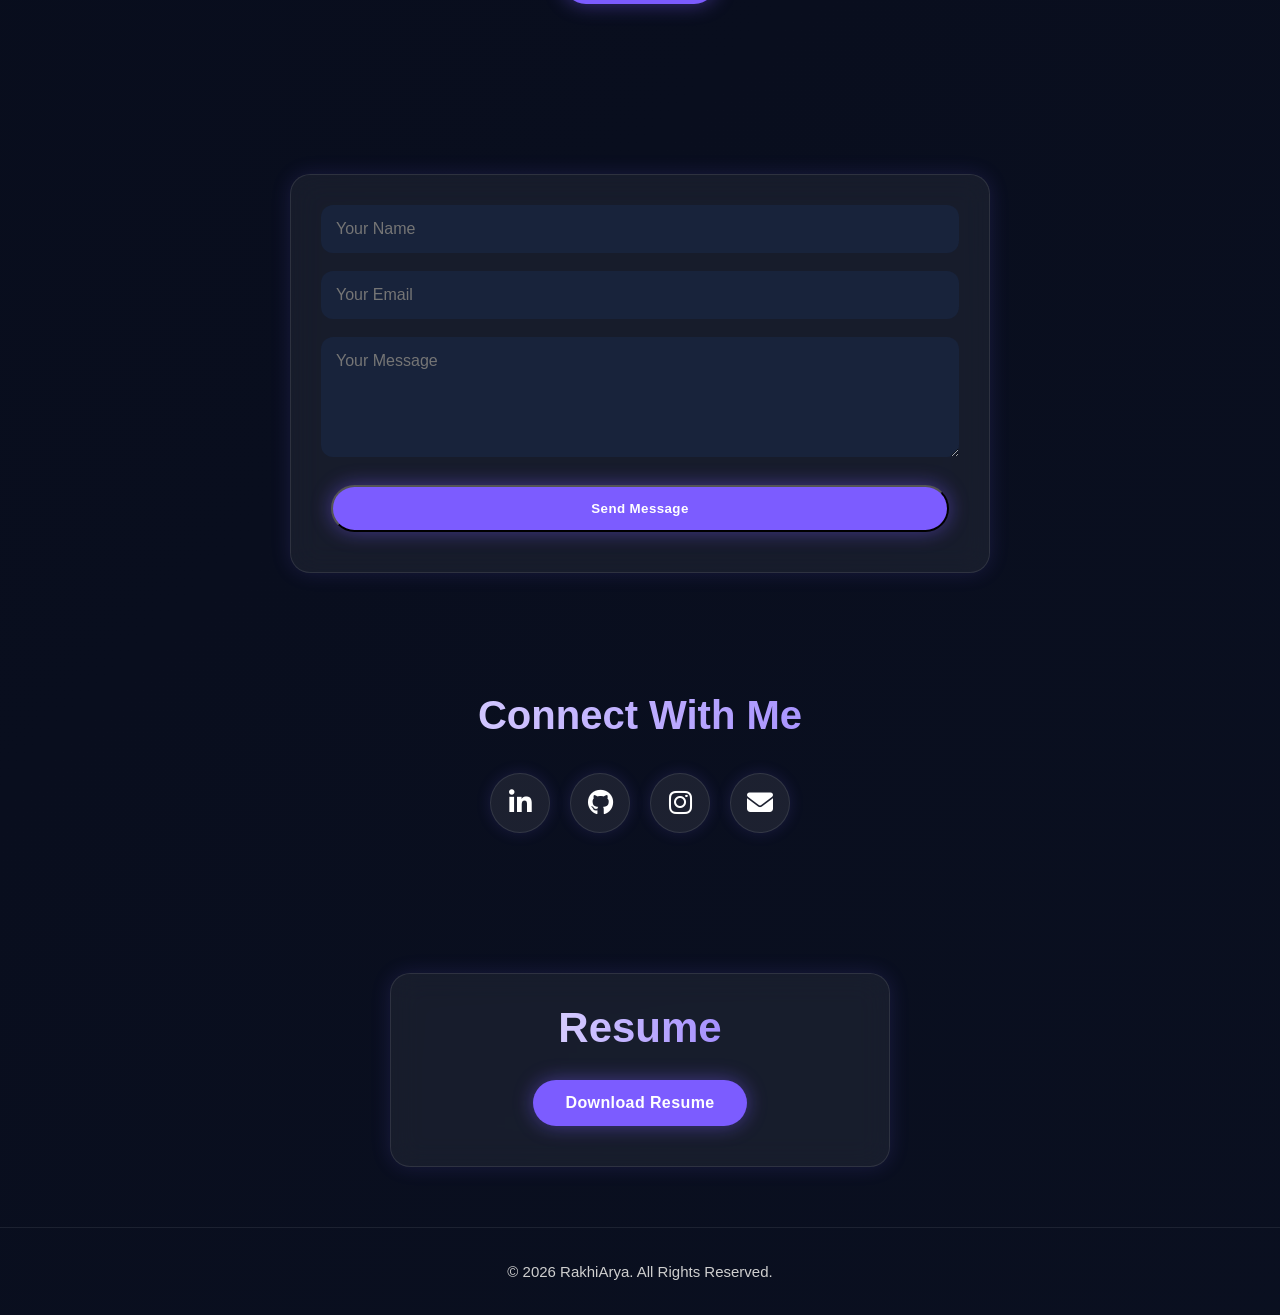
==== commit e2b09d87: "Update index.html" ====
--- a/index.html
+++ b/index.html
@@ -29,39 +29,93 @@
 
     </ul>
 </nav>
-
 <section class="hero">
-    <div class="hero-content">
-        <h1>Hi, I'm <span> RakhiArya</span></h1>
-
-        <h2 id="typing-text">AI Content Writer</h2>
-      <p class="hero-tag">
-
-  Helping startups and businesses build premium websites, AI-powered workflows and high-converting digital experiences that drive real business growth.      
-</p>
-
-<div class="hero-buttons">
-<a href="#projects" class="btn">View Projects</a>
-<a href="#contact" class="btn btn-outline">Start your project</a>
-</div>
-
+
+  <div class="hero-content">
+
+    <p class="hello">Hello, I'm</p>
+
+    <h1>
+      <span>Rakhi</span> Arya
+    </h1>
+
+    <h2 id="typing-text">
+      AI Content Writer
+    </h2>
+
+    <p class="hero-text">
+      I create engaging content, build beautiful responsive websites,
+      and explore AI-powered solutions that help businesses grow online.
+    </p>
+
+    <div class="hero-buttons">
+      <a href="#projects" class="btn primary">
+        View My Work →
+      </a>
+
+      <a href="#contact" class="btn secondary">
+        Start a Project
+      </a>
     </div>
-</section>
-<section id="about" class="about">
-    <div class="container">
-
-        <h2>About Me</h2>
-
-        <p>
-            I'm  RakhiArya, a passionate AI Content Writer, Website Developer and Prompt Engineer focused on building modern digital experiences.
-
-            I help startups, entrepreneurs and businesses create high-converting websites, engaging content and AI-powered solutions that strengthen their online presence and accelerate business growth.
-
-            My goal is simple — deliver premium quality work with creativity, strategy and attention to every detail.
-        </p>
+
+  </div>
+
+
+  <!-- RIGHT SIDE VISUAL -->
+
+  <div class="hero-visual">
+
+    <div class="glow"></div>
+
+    <div class="laptop">
+
+      <div class="screen">
+
+        <div class="code-line purple">
+          const creator = {
+        </div>
+
+        <div class="code-line">
+          name: "Rakhi Arya",
+        </div>
+
+        <div class="code-line">
+          skills: ["AI", "Writing",
+        </div>
+
+        <div class="code-line">
+          "Web Development"]
+        </div>
+
+        <div class="code-line purple">
+          };
+        </div>
+
+        <div class="creative-text">
+          <strong>CREATIVE<br>THINKER</strong>
+          <span>PROBLEM<br>SOLVER</span>
+        </div>
+
+      </div>
+
+      <div class="keyboard"></div>
 
     </div>
-</section>
+
+    <div class="plant">🌿</div>
+
+    <div class="coffee">
+      <span>FOCUS</span>
+      <span>LEARN</span>
+      <span>GROW</span>
+    </div>
+
+    <div class="notebook"></div>
+
+  </div>
+
+</section>
+
 <section id="skills" class="skills">
 
 <h2>My Skills</h2>
--- a/style.css
+++ b/style.css
@@ -893,3 +893,39 @@
 }
 
   }
+/* ===== Hamburger Menu ===== */
+
+.menu-toggle{
+display:none;
+font-size:28px;
+color:#fff;
+cursor:pointer;
+}
+
+@media(max-width:768px){
+
+.menu-toggle{
+display:block;
+}
+
+.nav-links{
+position:fixed;
+top:75px;
+right:-100%;
+width:250px;
+height:auto;
+background:#111827;
+padding:25px;
+display:flex;
+flex-direction:column;
+gap:20px;
+border-radius:15px;
+transition:right .35s ease;
+z-index:999;
+}
+
+.nav-links.active{
+right:15px;
+}
+
+}
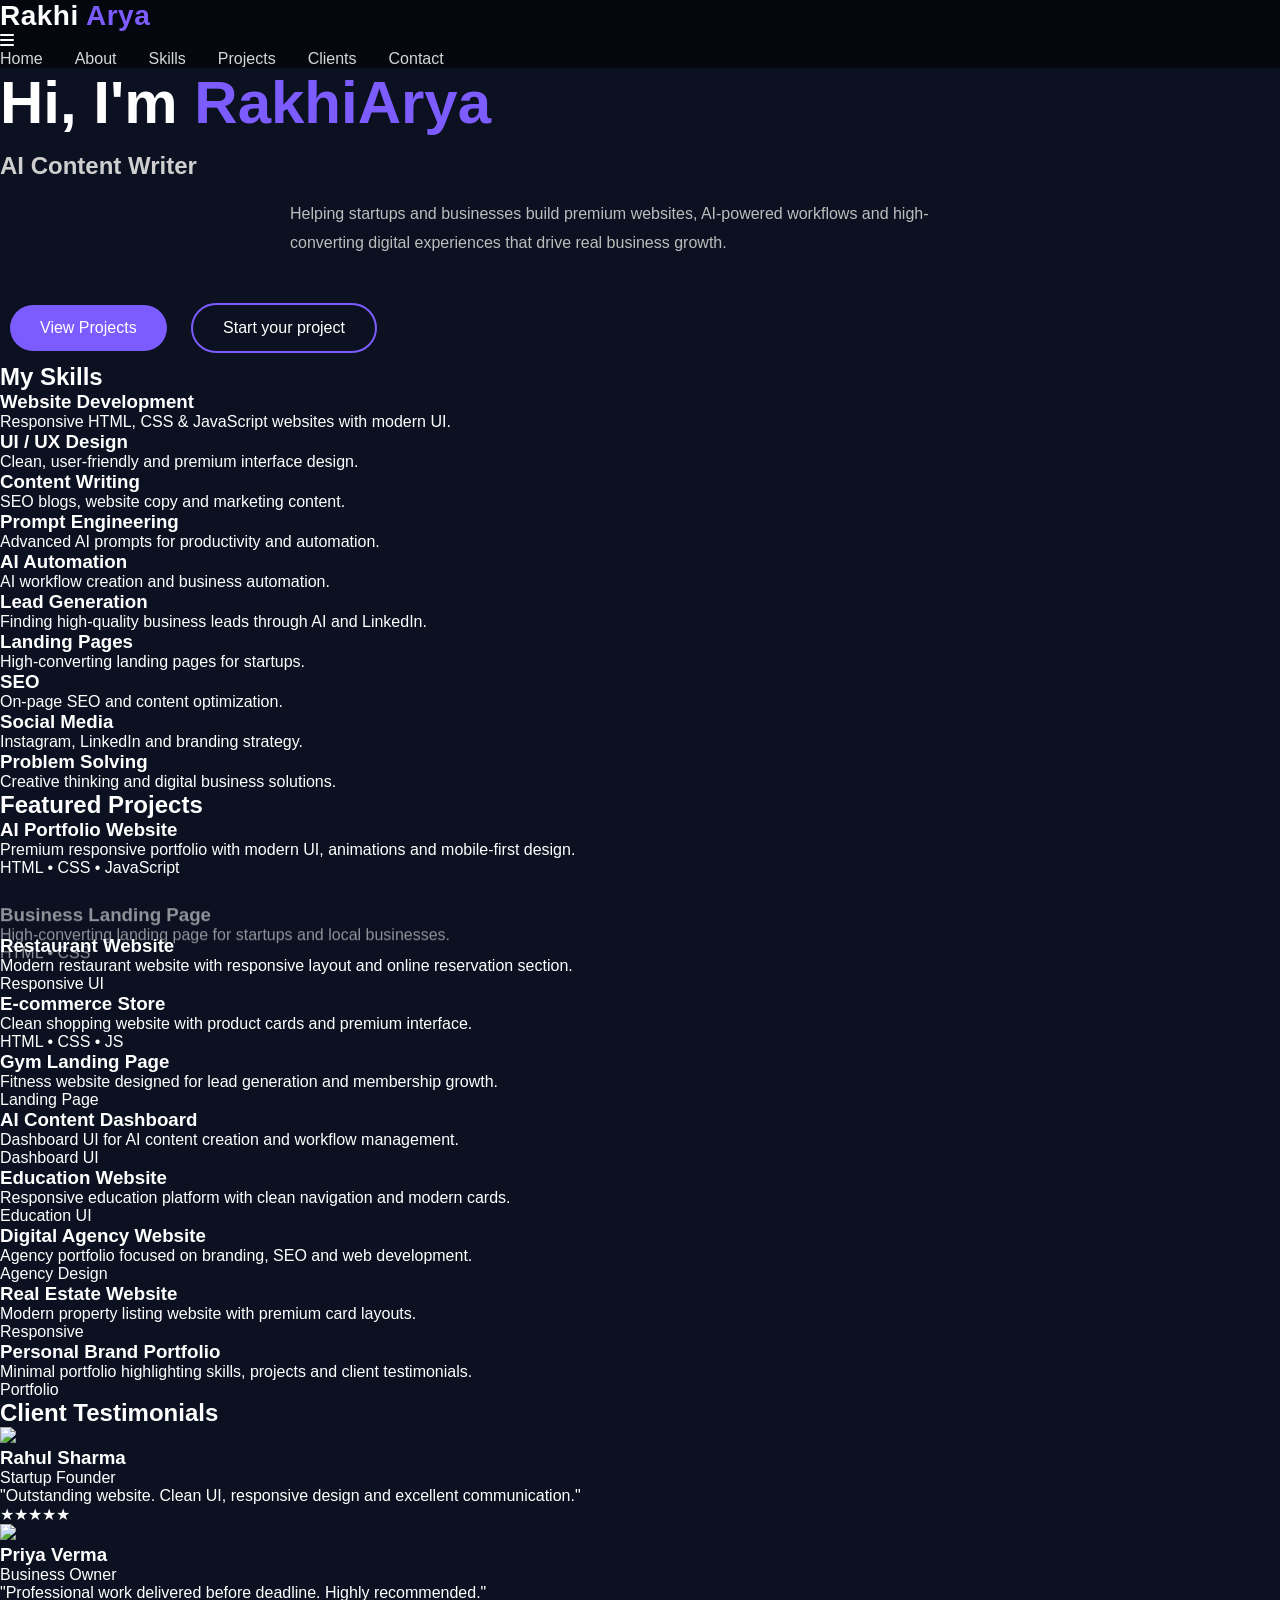
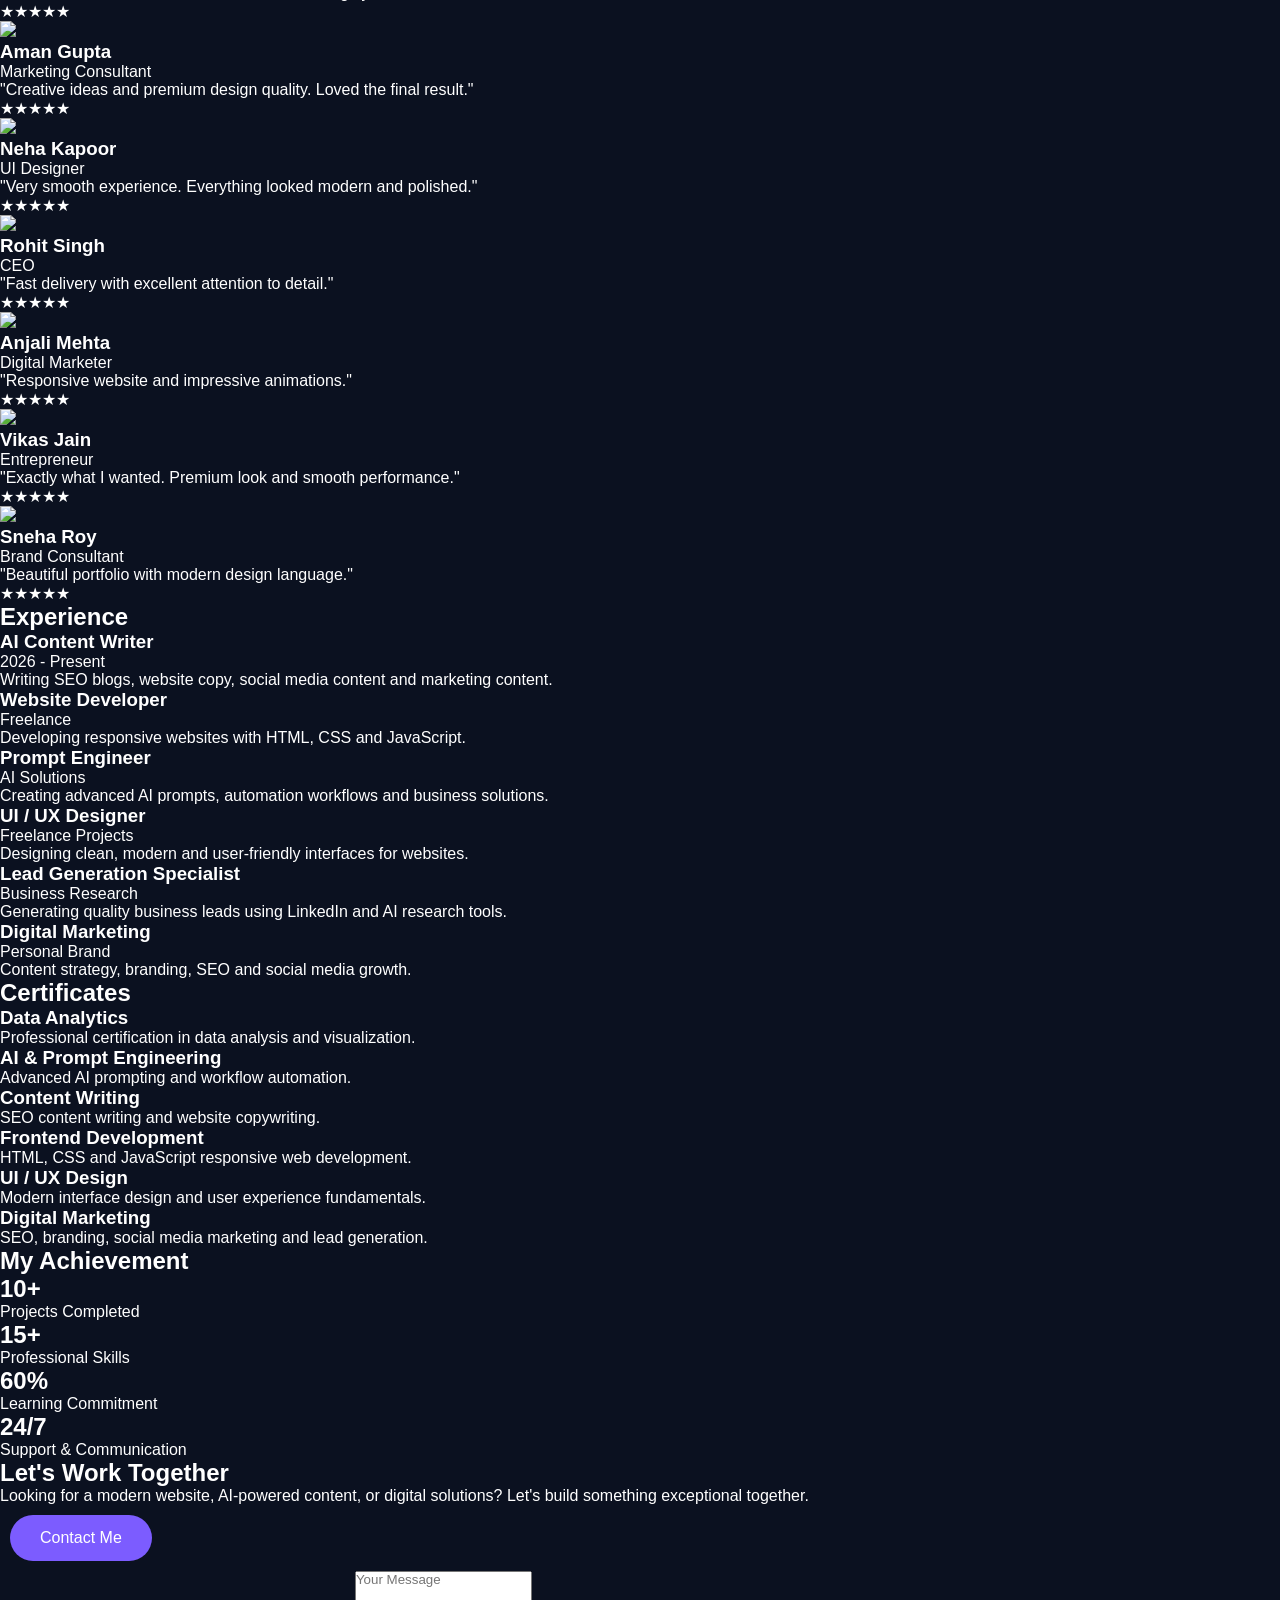
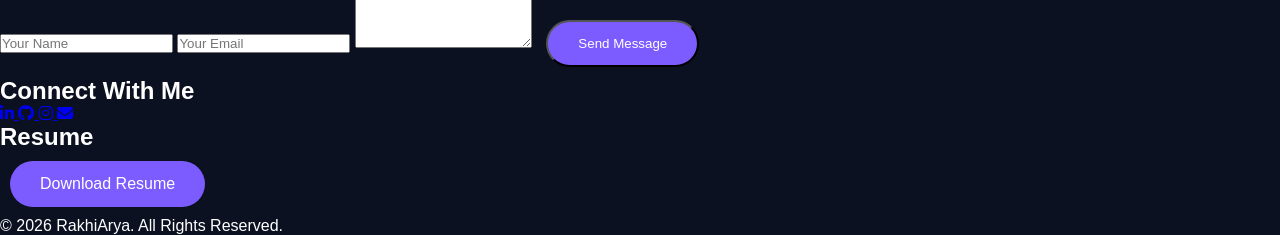
==== commit 9f56accf: "Update index.html" ====
--- a/index.html
+++ b/index.html
@@ -29,92 +29,23 @@
 
     </ul>
 </nav>
-<section class="hero">
-
-  <div class="hero-content">
-
-    <p class="hello">Hello, I'm</p>
-
-    <h1>
-      <span>Rakhi</span> Arya
-    </h1>
-
-    <h2 id="typing-text">
-      AI Content Writer
-    </h2>
-
-    <p class="hero-text">
-      I create engaging content, build beautiful responsive websites,
-      and explore AI-powered solutions that help businesses grow online.
-    </p>
-
-    <div class="hero-buttons">
-      <a href="#projects" class="btn primary">
-        View My Work →
-      </a>
-
-      <a href="#contact" class="btn secondary">
-        Start a Project
-      </a>
+  <section class="hero">
+    <div class="hero-content">
+        <h1>Hi, I'm <span> RakhiArya</span></h1>
+
+        <h2 id="typing-text">AI Content Writer</h2>
+      <p class="hero-tag">
+
+  Helping startups and businesses build premium websites, AI-powered workflows and high-converting digital experiences that drive real business growth.      
+</p>
+
+<div class="hero-buttons">
+<a href="#projects" class="btn">View Projects</a>
+<a href="#contact" class="btn btn-outline">Start your project</a>
+</div>
+
     </div>
-
-  </div>
-
-
-  <!-- RIGHT SIDE VISUAL -->
-
-  <div class="hero-visual">
-
-    <div class="glow"></div>
-
-    <div class="laptop">
-
-      <div class="screen">
-
-        <div class="code-line purple">
-          const creator = {
-        </div>
-
-        <div class="code-line">
-          name: "Rakhi Arya",
-        </div>
-
-        <div class="code-line">
-          skills: ["AI", "Writing",
-        </div>
-
-        <div class="code-line">
-          "Web Development"]
-        </div>
-
-        <div class="code-line purple">
-          };
-        </div>
-
-        <div class="creative-text">
-          <strong>CREATIVE<br>THINKER</strong>
-          <span>PROBLEM<br>SOLVER</span>
-        </div>
-
-      </div>
-
-      <div class="keyboard"></div>
-
-    </div>
-
-    <div class="plant">🌿</div>
-
-    <div class="coffee">
-      <span>FOCUS</span>
-      <span>LEARN</span>
-      <span>GROW</span>
-    </div>
-
-    <div class="notebook"></div>
-
-  </div>
-
-</section>
+  </section>
 
 <section id="skills" class="skills">
 
--- a/style.css
+++ b/style.css
@@ -78,7 +78,6 @@
 }
 
 }
-
 .hero{
     min-height:100vh;
     display:flex;
@@ -132,7 +131,7 @@
 .btn-outline{
     background:transparent;
     border:2px solid #7c5cff;
-} 
+
 .about{
     padding:120px 10%;
     text-align:center;
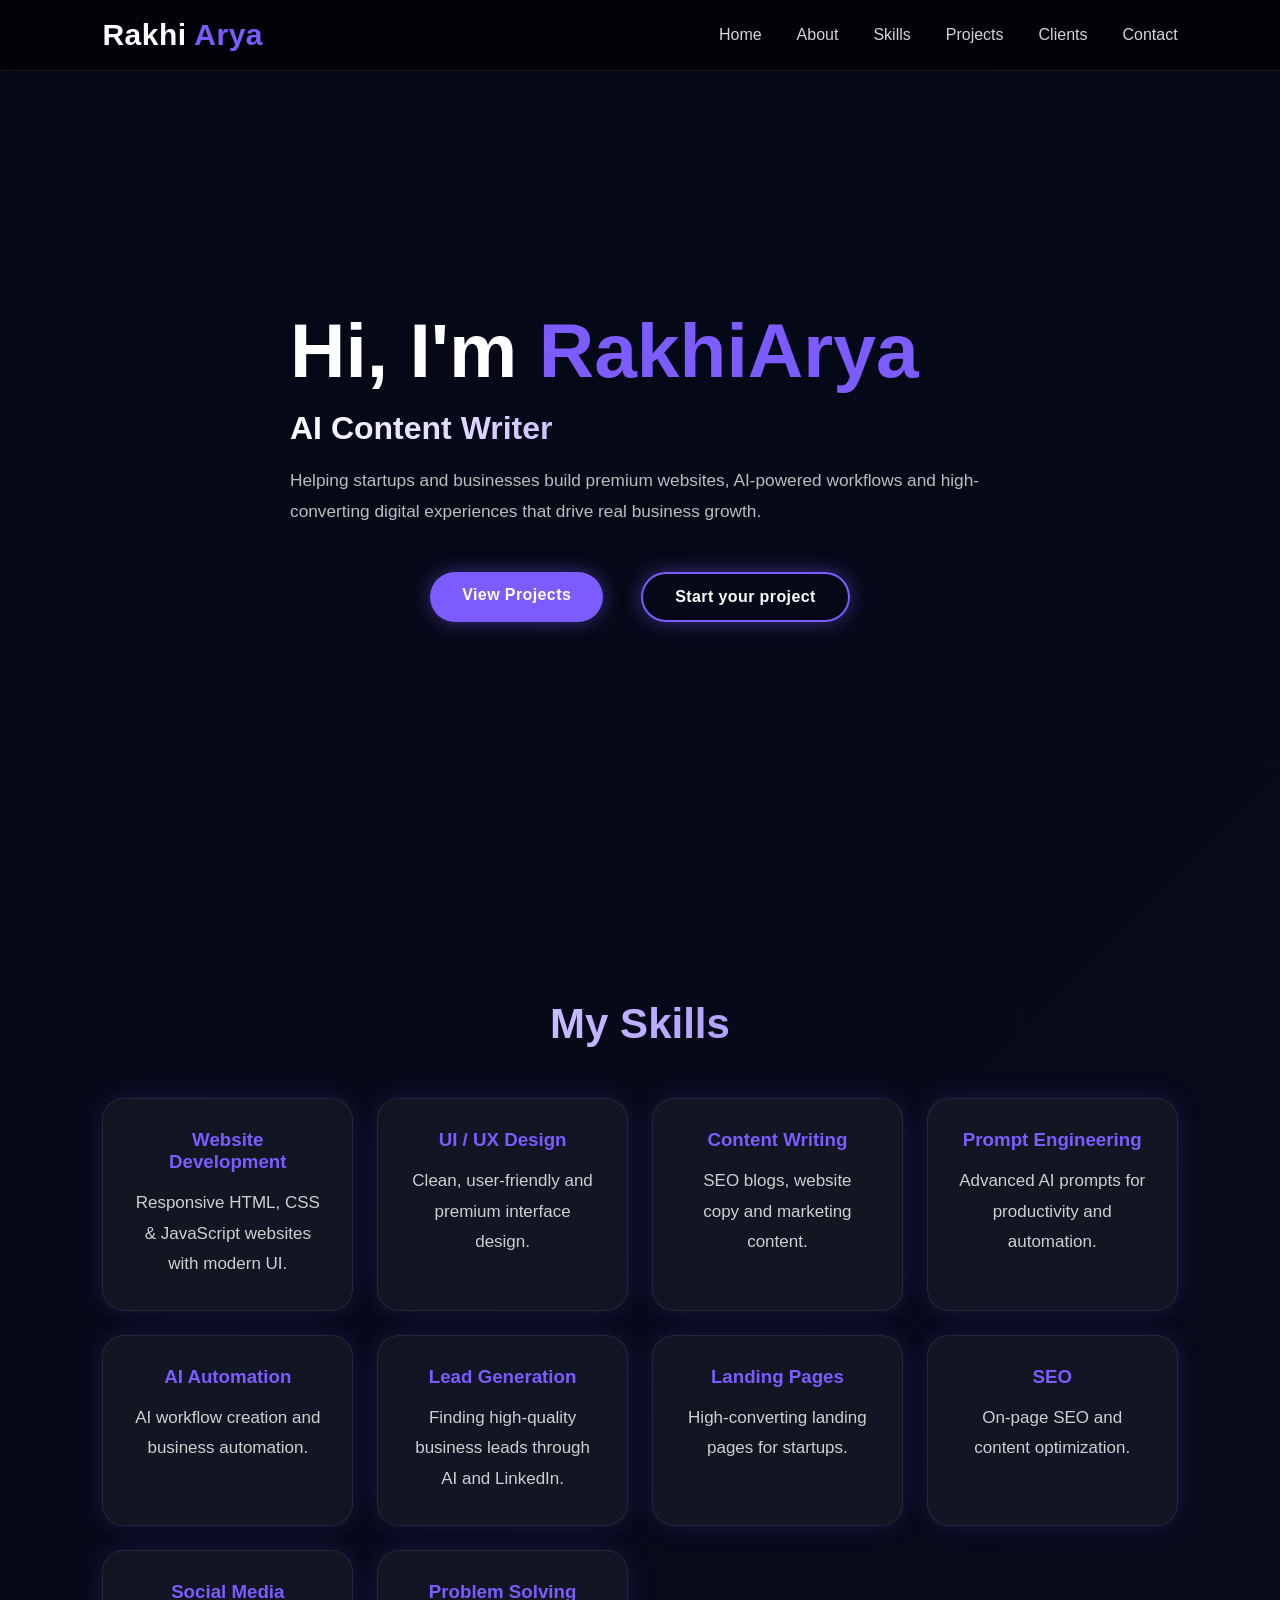
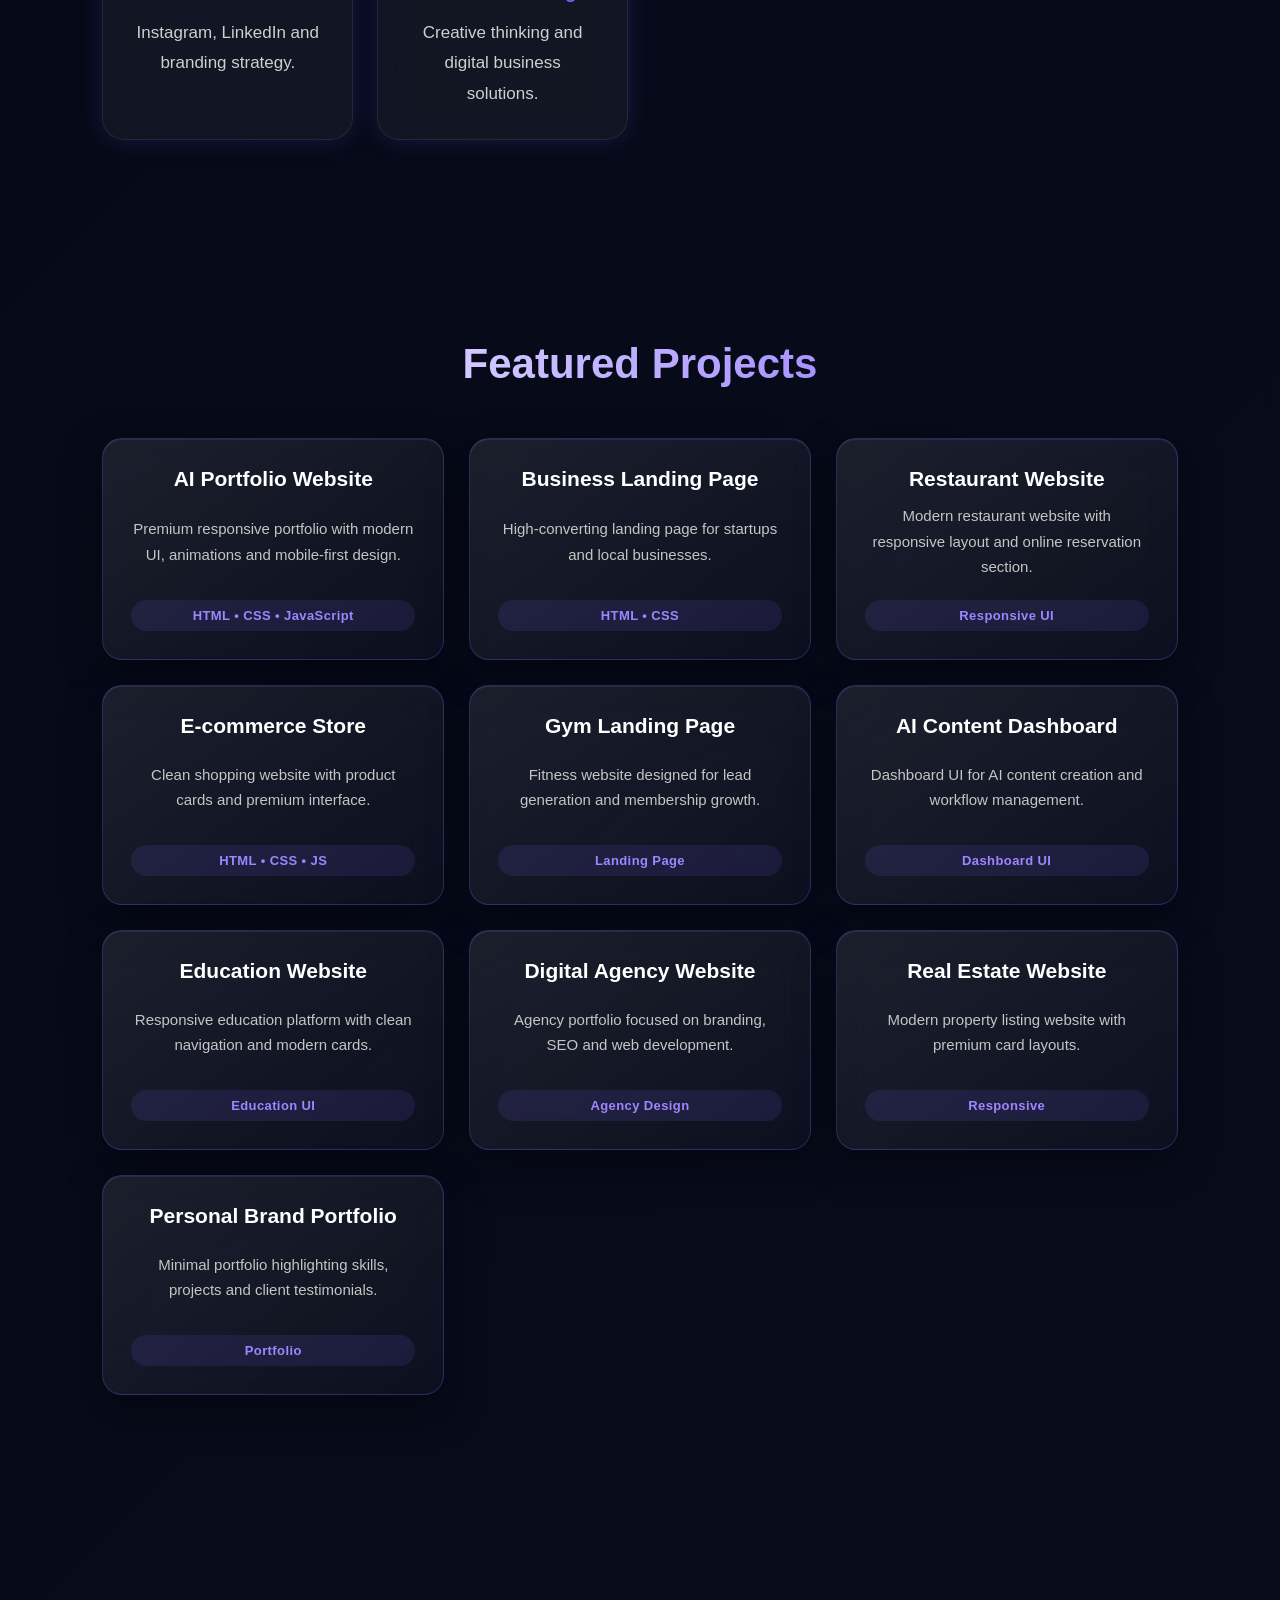
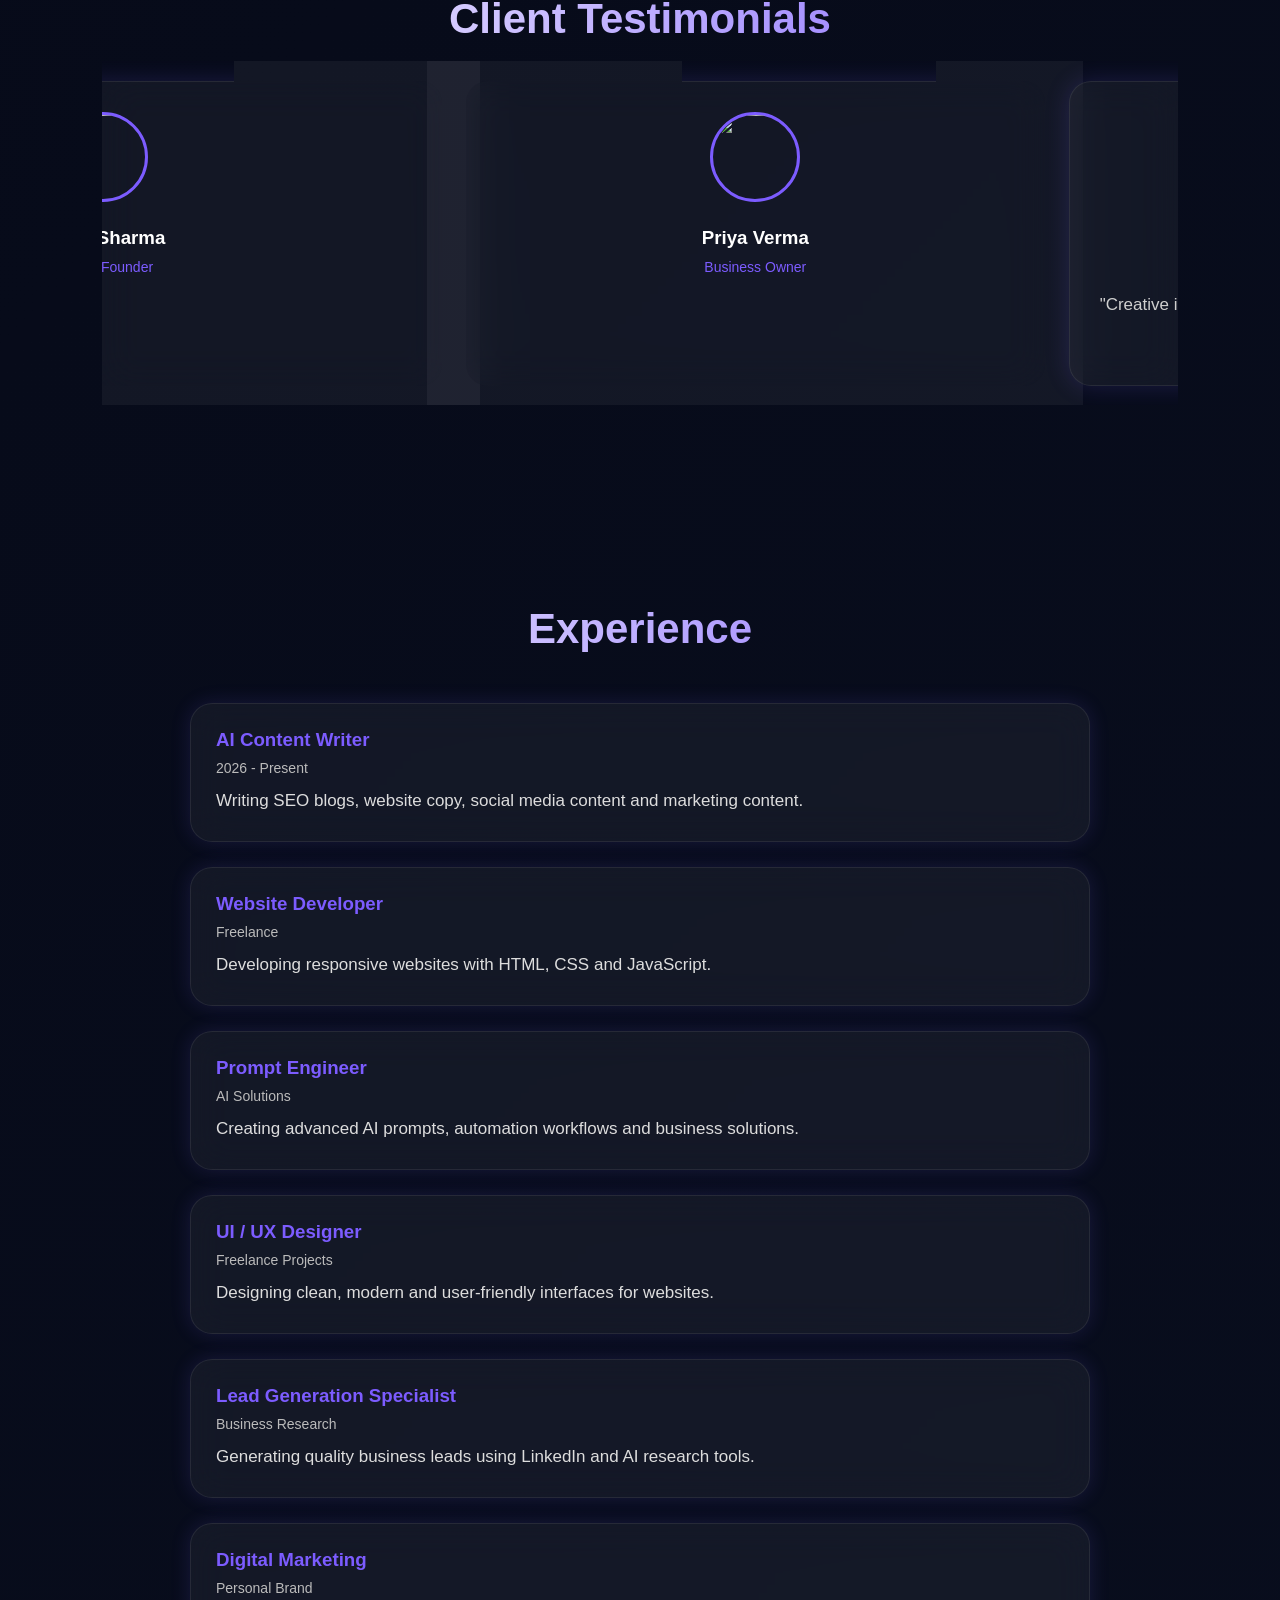
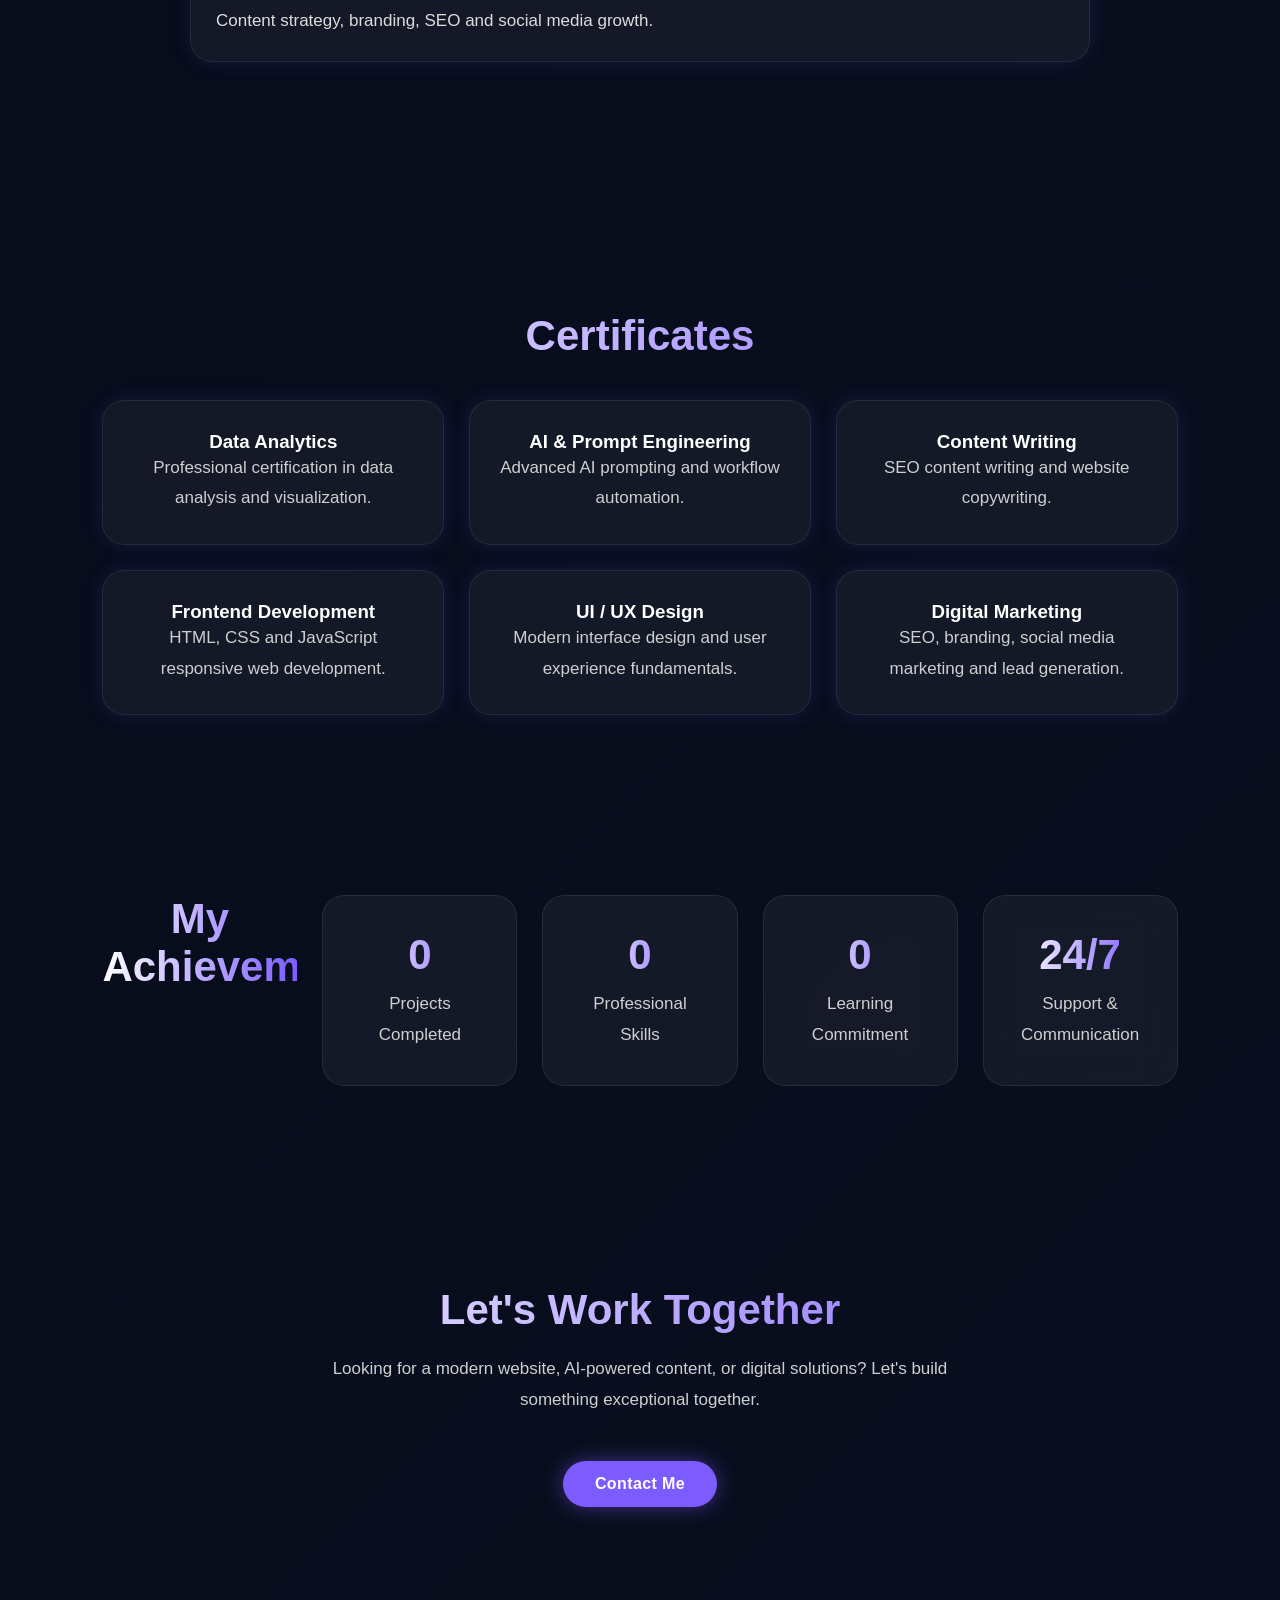
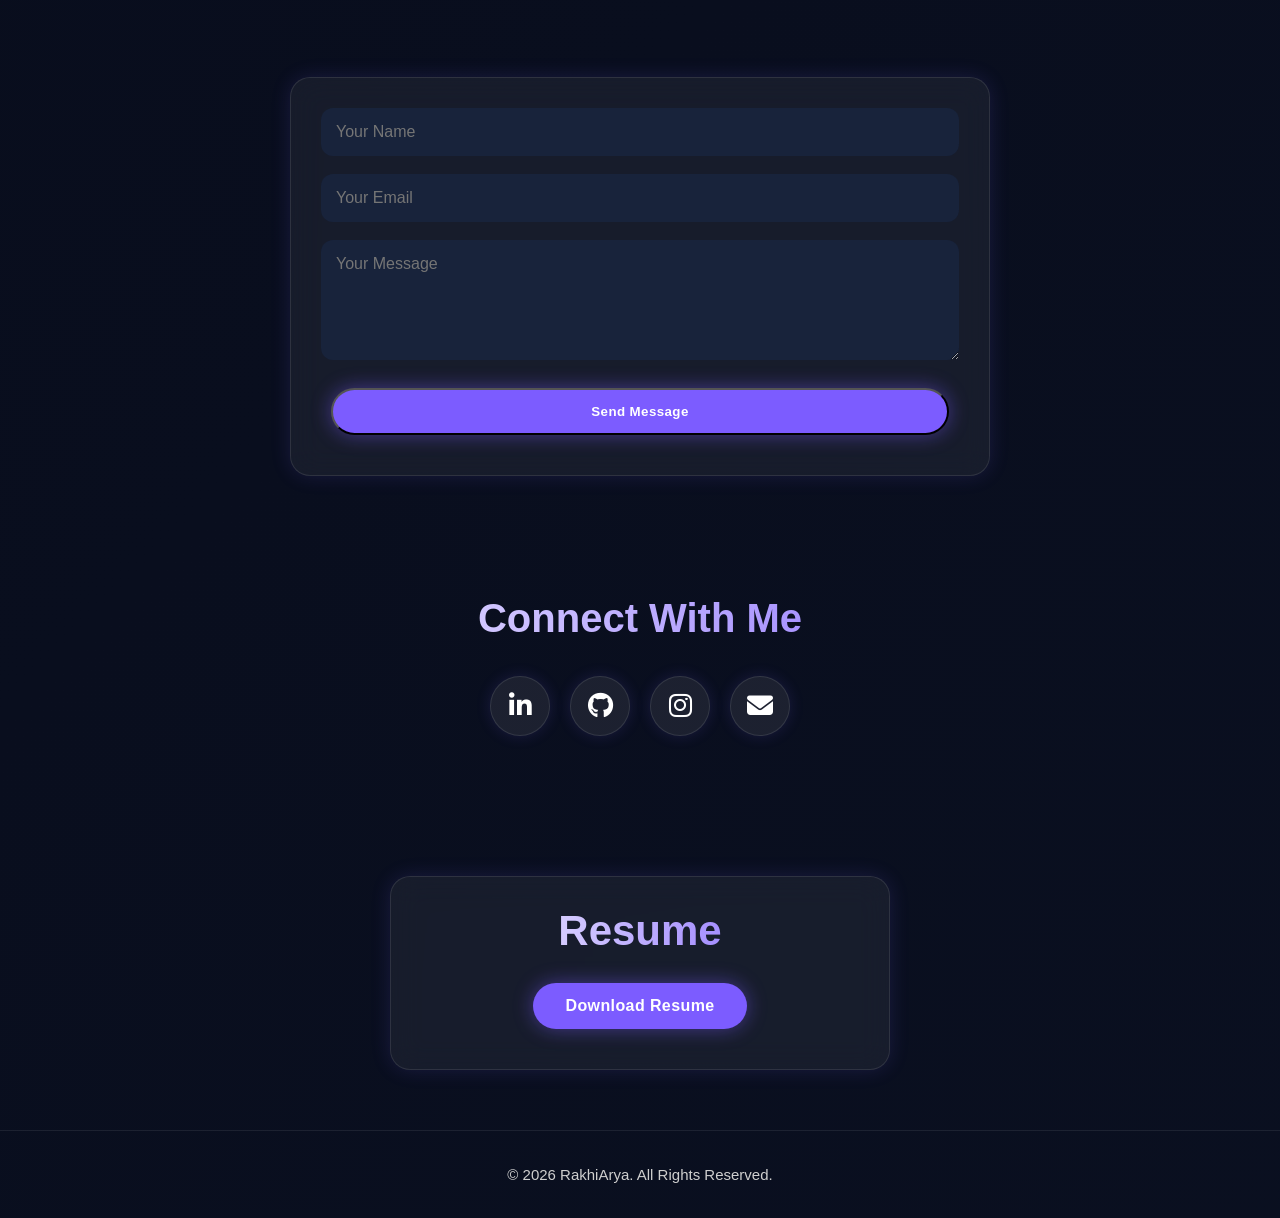
==== commit d193f9de: "Update index.html" ====
--- a/index.html
+++ b/index.html
@@ -360,7 +360,7 @@
         Let's build something exceptional together.
     </p>
 
-    <a href="mailto:your@email.com" class="btn">
+    <a href="mailto:gudiya1832005@gmail.com" class="btn">
         Contact Me
     </a>
 </section>
@@ -383,7 +383,7 @@
 
 <div class="social-links">
 
-<a href="https://linkedin.com/in/yourusername" target="_blank">
+<a href="https://linkedin.com/in/https://www.linkedin.com/in/rakhi-arya-70821b373?utm_source=share_via&utm_content=profile&utm_medium=member_android" target="_blank">
 <i class="fab fa-linkedin-in"></i>
 </a>
 
@@ -391,7 +391,7 @@
 <i class="fab fa-github"></i>
 </a>
 
-<a href="https://instagram.com/yourusername" target="_blank">
+<a href="https://instagram.com/your user name" target="_blank">
 <i class="fab fa-instagram"></i>
 </a>
 
--- a/style.css
+++ b/style.css
@@ -127,10 +127,11 @@
 .btn:hover{
     transform:translateY(-3px);
 }
-
 .btn-outline{
     background:transparent;
     border:2px solid #7c5cff;
+    color:white;
+}
 
 .about{
     padding:120px 10%;
@@ -928,3 +929,122 @@
 }
 
 }
+/* ===== PREMIUM GLASSMORPHISM CARDS ===== */
+
+.skills-grid{
+    display:grid;
+    grid-template-columns:repeat(auto-fit,minmax(250px,1fr));
+    gap:24px;
+}
+
+.skill-card,
+.project-card{
+    position:relative;
+    overflow:hidden;
+
+    background:
+        linear-gradient(
+            145deg,
+            rgba(255,255,255,0.09),
+            rgba(255,255,255,0.025)
+        );
+
+    border:1px solid rgba(124,92,255,0.28);
+    border-radius:20px;
+
+    padding:28px;
+
+    backdrop-filter:blur(18px);
+    -webkit-backdrop-filter:blur(18px);
+
+    box-shadow:
+        0 15px 40px rgba(0,0,0,0.35),
+        inset 0 1px 1px rgba(255,255,255,0.08);
+
+    transition:
+        transform .35s ease,
+        border-color .35s ease,
+        box-shadow .35s ease;
+}
+
+/* Purple glow inside card */
+
+.skill-card::before,
+.project-card::before{
+    content:"";
+    position:absolute;
+
+    width:130px;
+    height:130px;
+
+    top:-70px;
+    right:-50px;
+
+    background:#7c5cff;
+    border-radius:50%;
+
+    filter:blur(55px);
+    opacity:.18;
+
+    transition:.35s;
+}
+
+/* Hover */
+
+.skill-card:hover,
+.project-card:hover{
+    transform:translateY(-8px);
+
+    border-color:rgba(124,92,255,.75);
+
+    box-shadow:
+        0 20px 50px rgba(0,0,0,.45),
+        0 0 30px rgba(124,92,255,.18),
+        inset 0 1px 1px rgba(255,255,255,.12);
+}
+
+.skill-card:hover::before,
+.project-card:hover::before{
+    opacity:.35;
+}
+
+/* Card heading */
+
+.skill-card h3,
+.project-card h3{
+    position:relative;
+    z-index:2;
+
+    color:#fff;
+    font-size:21px;
+    margin-bottom:12px;
+}
+
+/* Card description */
+
+.skill-card p,
+.project-card p{
+    position:relative;
+    z-index:2;
+
+    color:#c5c5c5;
+    font-size:15px;
+    line-height:1.7;
+}
+
+/* Mobile */
+
+@media(max-width:600px){
+
+    .skills-grid{
+        grid-template-columns:1fr;
+        gap:18px;
+    }
+
+    .skill-card,
+    .project-card{
+        padding:23px;
+        border-radius:18px;
+    }
+
+  }
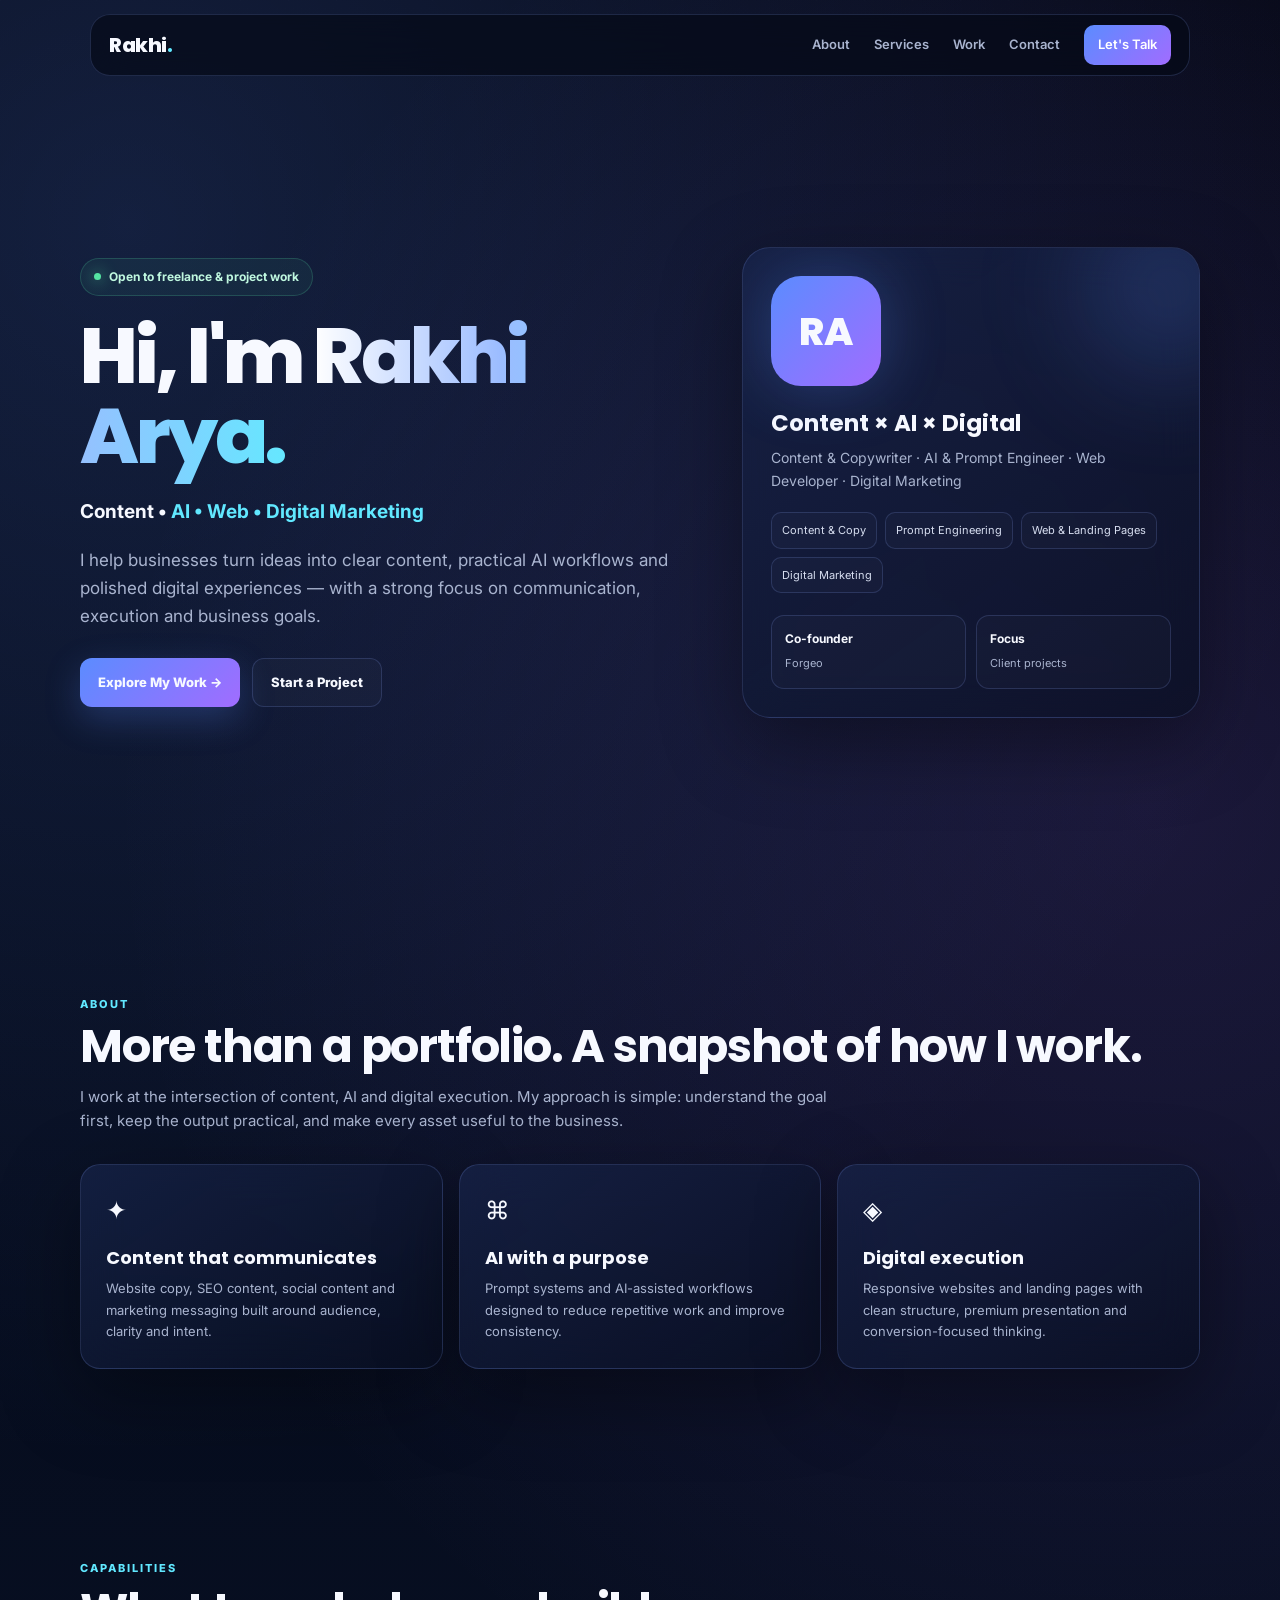
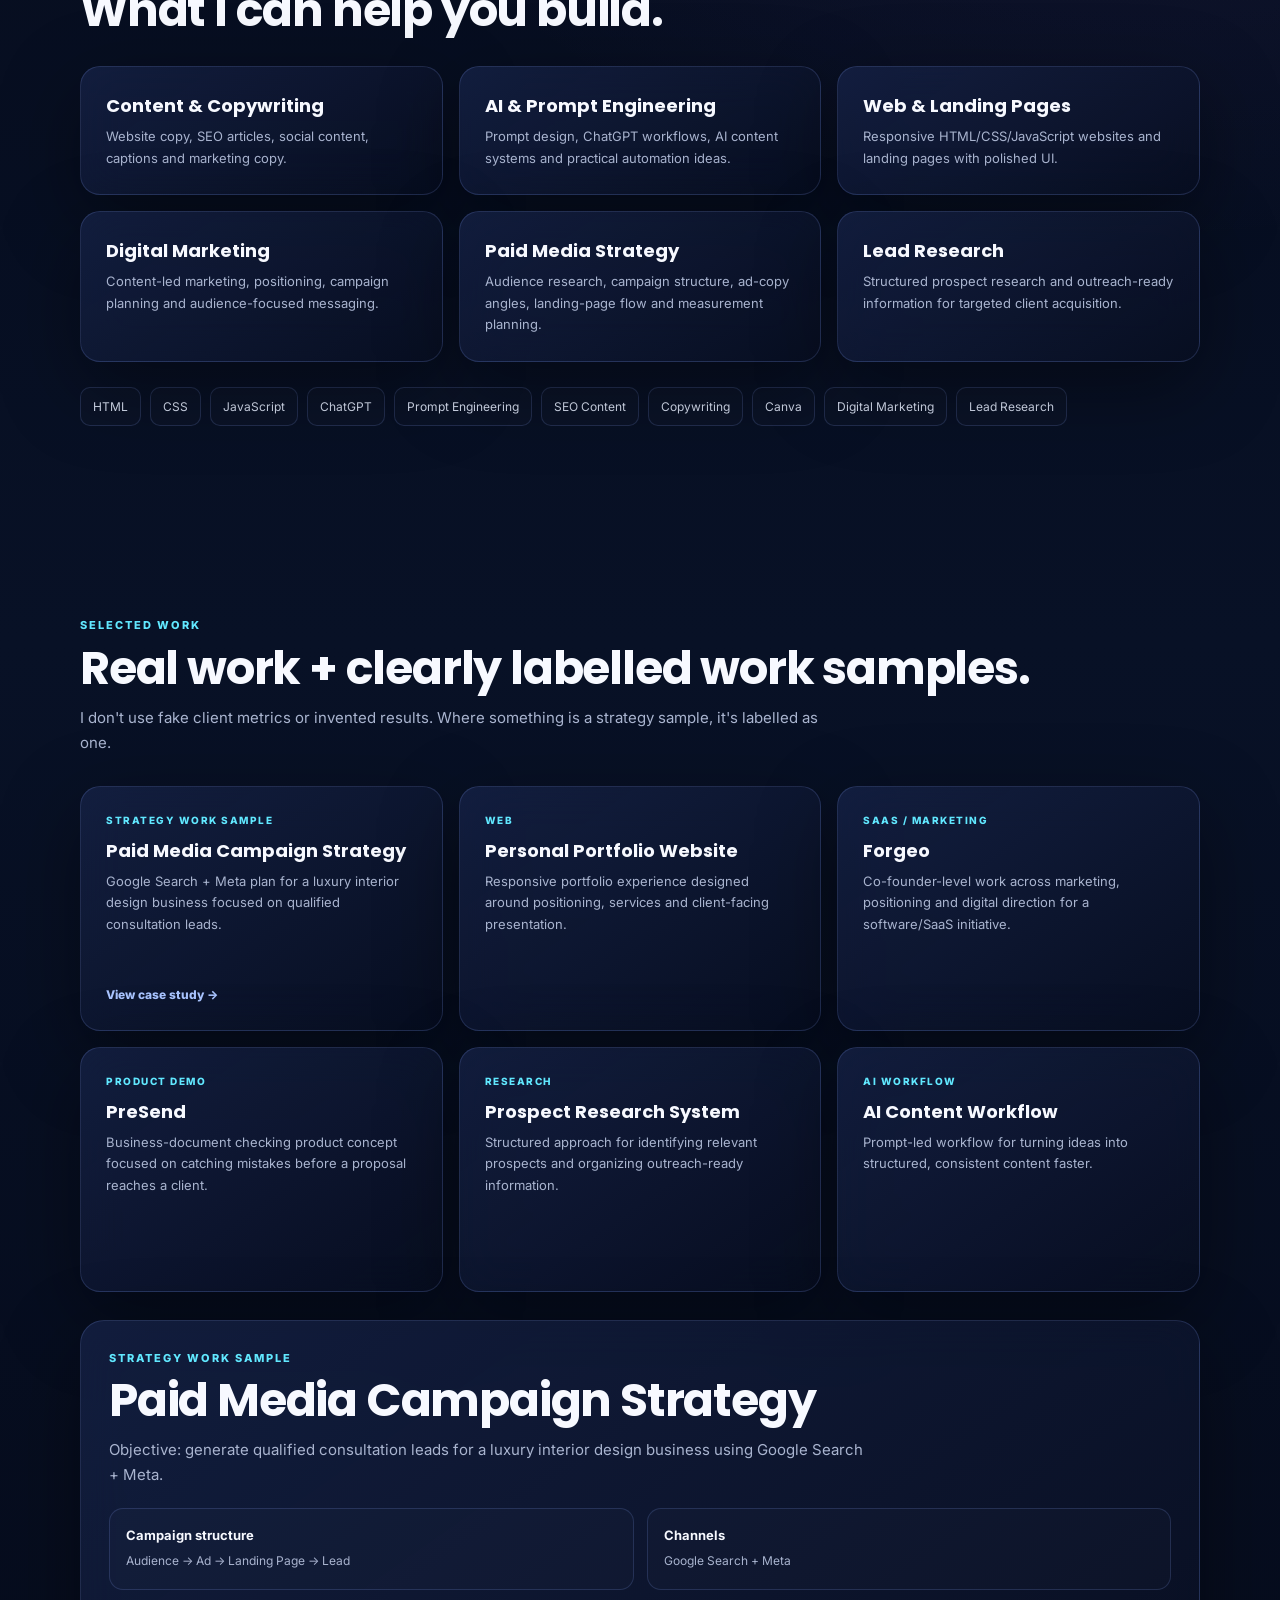
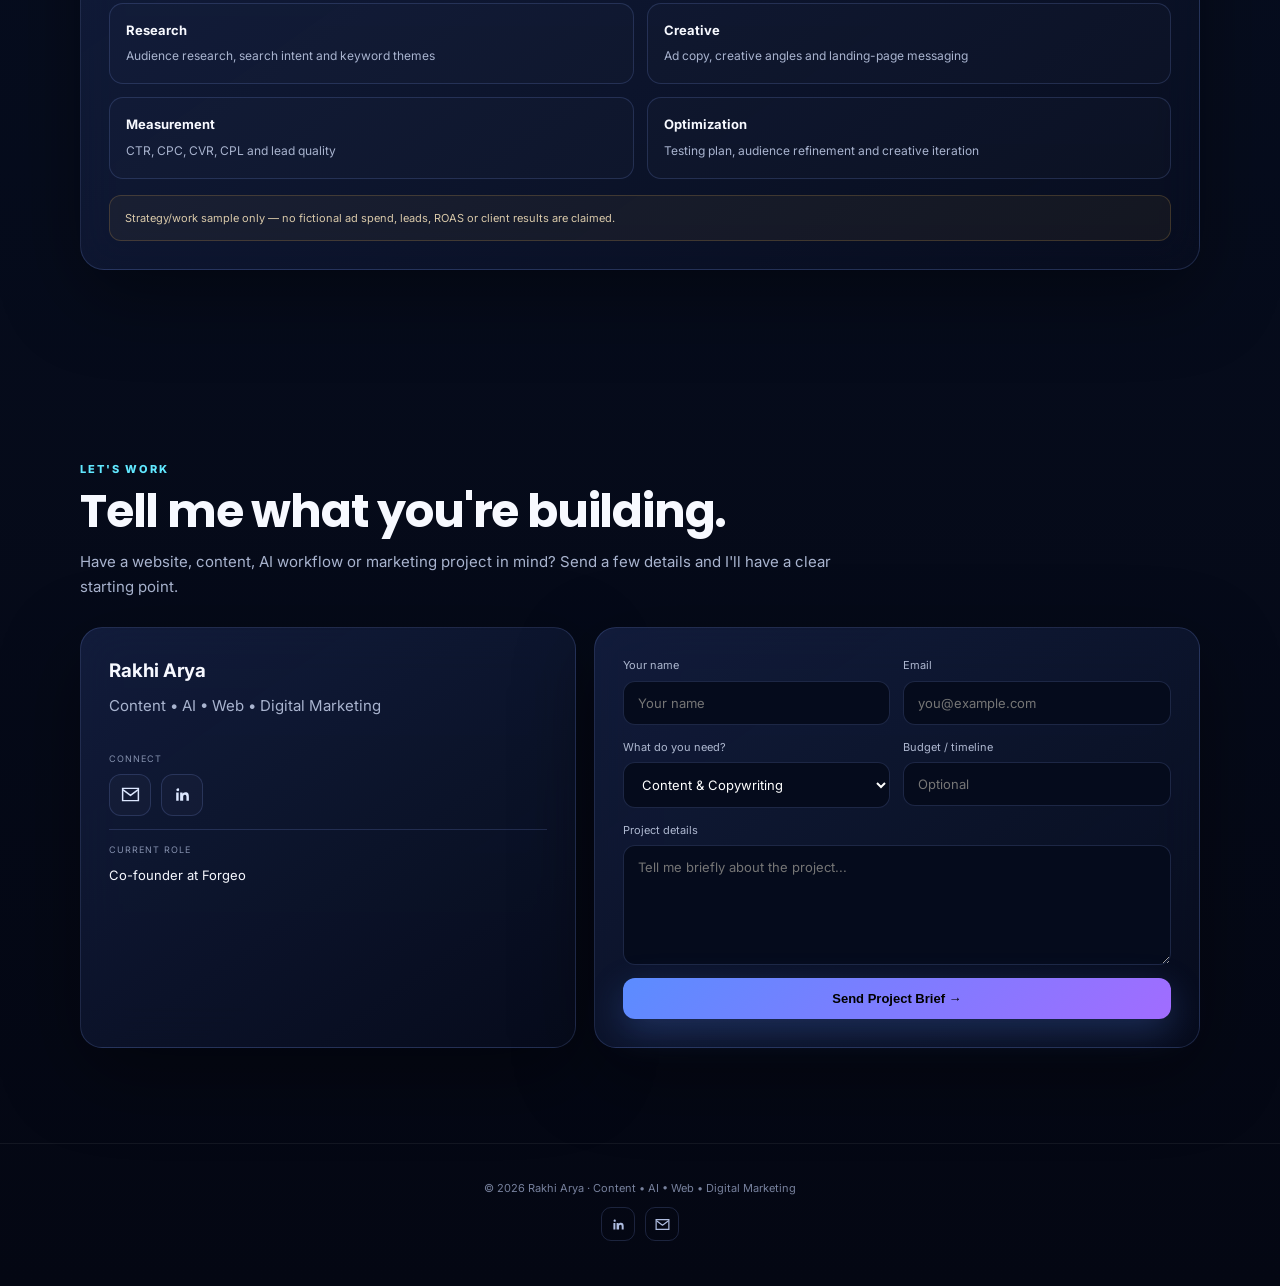
==== commit df9c4fdd: "Rename Rakhi_Arya_Portfolio_FINAL.html to index.html" ====
--- a/index.html
+++ b/index.html
@@ -1,418 +1,33 @@
-<!DOCTYPE html>
+<!doctype html>
 <html lang="en">
-  <link rel="stylesheet" href="https://cdnjs.cloudflare.com/ajax/libs/font-awesome/6.7.2/css/all.min.css">
 <head>
-  <meta charset="UTF-8">
-  <meta name="viewport" content="width=device-width, initial-scale=1.0">
-  <title> RakhiArya | Portfolio</title>
-<link rel="preconnect" href="https://fonts.googleapis.com">
-<link rel="preconnect" href="https://fonts.gstatic.com" crossorigin>
-<link href="https://fonts.googleapis.com/css2?family=Poppins:wght@300;400;500;600;700;800&display=swap" rel="stylesheet">
-  <link rel="stylesheet" href="style.css">
-</head>
-
+<meta charset="utf-8"><meta name="viewport" content="width=device-width,initial-scale=1">
+<title>Rakhi Arya | Content, AI, Web & Digital Marketing</title>
+<meta name="description" content="Rakhi Arya — Content & Copywriter, AI & Prompt Engineer, Web Developer, Digital Marketing and Co-founder at Forgeo.">
+<link rel="preconnect" href="https://fonts.googleapis.com"><link rel="preconnect" href="https://fonts.gstatic.com" crossorigin>
+<link href="https://fonts.googleapis.com/css2?family=Inter:wght@400;500;600;700;800&family=Poppins:wght@600;700;800&display=swap" rel="stylesheet">
+<style>
+:root{--bg:#040713;--bg2:#081126;--glass:rgba(13,22,48,.62);--glass2:rgba(20,32,67,.52);--line:rgba(137,166,255,.18);--text:#f7f9ff;--muted:#a9b4cf;--blue:#5b8cff;--cyan:#61e8ff;--purple:#a16cff;--green:#55e5a3;--shadow:0 25px 80px rgba(0,0,0,.38)}
+*{box-sizing:border-box;margin:0;padding:0}html{scroll-behavior:smooth}body{font-family:Inter,Arial,sans-serif;color:var(--text);background:radial-gradient(circle at 10% 5%,rgba(91,140,255,.18),transparent 28%),radial-gradient(circle at 90% 18%,rgba(161,108,255,.14),transparent 27%),linear-gradient(180deg,var(--bg),var(--bg2),var(--bg));line-height:1.65;overflow-x:hidden}body:before{content:"";position:fixed;inset:0;pointer-events:none;opacity:.28;background-image:linear-gradient(rgba(255,255,255,.025) 1px,transparent 1px),linear-gradient(90deg,rgba(255,255,255,.025) 1px,transparent 1px);background-size:48px 48px;mask-image:linear-gradient(#000,transparent 80%)}a{text-decoration:none;color:inherit}.wrap{width:min(1120px,92%);margin:auto}.glass{background:linear-gradient(145deg,rgba(24,37,76,.68),rgba(8,14,32,.64));border:1px solid var(--line);backdrop-filter:blur(22px);-webkit-backdrop-filter:blur(22px);box-shadow:var(--shadow)}
+nav{position:fixed;z-index:50;top:14px;left:50%;transform:translateX(-50%);width:min(1100px,92%);height:62px;padding:0 18px;border-radius:20px;display:flex;align-items:center;justify-content:space-between;background:rgba(5,9,23,.68);border:1px solid var(--line);backdrop-filter:blur(20px);-webkit-backdrop-filter:blur(20px)}.logo{font:800 20px Poppins;letter-spacing:-.5px}.logo span{color:var(--cyan)}.navlinks{display:flex;gap:24px;align-items:center;color:var(--muted);font-size:13px;font-weight:600}.navlinks a:hover{color:#fff}.nav-cta{padding:9px 14px;border-radius:10px;background:linear-gradient(135deg,var(--blue),var(--purple));color:#fff!important}.hamb{display:none;width:42px;height:40px;border:1px solid var(--line);border-radius:11px;background:#ffffff08;color:#fff;font-size:22px;cursor:pointer}.mobile{display:none;position:absolute;top:70px;left:0;right:0;padding:12px;border-radius:18px;background:rgba(6,11,28,.94);border:1px solid var(--line);backdrop-filter:blur(20px)}.mobile a{display:block;padding:12px 14px;color:#d9e0f4;border-radius:10px}.mobile a:hover{background:#ffffff08}.mobile.show{display:block}
+.hero{min-height:100vh;padding:145px 0 80px;display:grid;grid-template-columns:1.14fr .86fr;align-items:center;gap:55px}.status{display:inline-flex;align-items:center;gap:8px;padding:8px 13px;border-radius:999px;border:1px solid rgba(85,229,163,.2);background:rgba(85,229,163,.06);color:#bff8df;font-size:12px;font-weight:700}.dot{width:7px;height:7px;border-radius:50%;background:var(--green);box-shadow:0 0 15px var(--green)}h1{font:800 clamp(48px,7vw,78px)/1.03 Poppins;letter-spacing:-3.5px;margin:20px 0}.gradient{background:linear-gradient(90deg,#fff,#9bbcff 45%,#65e7ff);-webkit-background-clip:text;background-clip:text;color:transparent}.hero-role{font-size:19px;font-weight:700;margin-bottom:18px}.cyan{color:var(--cyan)}.hero-copy{max-width:690px;color:var(--muted);font-size:17px}.hero-actions{display:flex;gap:12px;flex-wrap:wrap;margin-top:28px}.btn{display:inline-flex;align-items:center;justify-content:center;padding:13px 18px;border-radius:12px;border:1px solid var(--line);background:#ffffff06;font-size:13px;font-weight:800;transition:.2s}.btn:hover{transform:translateY(-2px);border-color:#5b8cff66}.primary{border:0;background:linear-gradient(135deg,var(--blue),var(--purple));box-shadow:0 12px 35px rgba(91,140,255,.25)}
+.hero-card{padding:28px;border-radius:28px;position:relative;overflow:hidden}.hero-card:before{content:"";position:absolute;width:180px;height:180px;border-radius:50%;background:#5b8cff33;filter:blur(50px);right:-60px;top:-50px}.avatar{position:relative;width:110px;height:110px;border-radius:30px;display:grid;place-items:center;background:linear-gradient(135deg,var(--blue),var(--purple));font:800 39px Poppins;box-shadow:0 0 65px rgba(91,140,255,.3);margin-bottom:20px}.hero-card h3{font:700 23px Poppins}.hero-card p{color:var(--muted);font-size:14px;margin-top:6px}.chips{display:flex;flex-wrap:wrap;gap:8px;margin-top:20px}.chip{font-size:11px;color:#d7def0;padding:8px 10px;border-radius:10px;border:1px solid var(--line);background:#ffffff05}.mini-grid{display:grid;grid-template-columns:1fr 1fr;gap:10px;margin-top:22px}.mini{padding:13px;border-radius:13px;background:#ffffff05;border:1px solid var(--line)}.mini b{display:block;font-size:12px}.mini span{color:var(--muted);font-size:11px}
+section{padding:95px 0}.eyebrow{font-size:11px;letter-spacing:2px;text-transform:uppercase;color:var(--cyan);font-weight:800;margin-bottom:8px}h2{font:700 clamp(32px,4vw,46px)/1.12 Poppins;letter-spacing:-1.2px;margin-bottom:12px}.lead{max-width:760px;color:var(--muted);font-size:15px}.grid{display:grid;grid-template-columns:repeat(3,1fr);gap:16px;margin-top:30px}.card{padding:25px;border-radius:20px}.card:hover{transform:translateY(-5px);transition:.22s;border-color:rgba(97,232,255,.28)}.icon{font-size:25px;margin-bottom:13px}.card h3{font:700 18px Poppins;margin-bottom:7px}.card p{font-size:13px;color:var(--muted)}.skills{display:flex;flex-wrap:wrap;gap:9px;margin-top:25px}.skill{padding:9px 12px;border-radius:10px;border:1px solid var(--line);background:#ffffff04;color:#d8e0f2;font-size:12px}
+.work-card{min-height:245px;display:flex;flex-direction:column;justify-content:space-between}.type{font-size:10px;letter-spacing:1.5px;text-transform:uppercase;color:var(--cyan);font-weight:800;margin-bottom:9px}.work-link{display:inline-block;margin-top:18px;color:#a9c4ff;font-size:12px;font-weight:800}.case{margin-top:28px;padding:28px;border-radius:24px}.case-grid{display:grid;grid-template-columns:repeat(2,1fr);gap:13px;margin-top:20px}.case-item{padding:16px;border:1px solid var(--line);background:#ffffff04;border-radius:14px}.case-item b{display:block;font-size:13px}.case-item span{font-size:12px;color:var(--muted)}.note{margin-top:16px;padding:13px 15px;border-radius:12px;border:1px solid rgba(255,193,91,.18);background:rgba(255,193,91,.05);font-size:11px;color:#d9c9aa}
+.contact-wrap{display:grid;grid-template-columns:.9fr 1.1fr;gap:18px}.contact-card{padding:28px;border-radius:22px}.contact-list{margin-top:20px}.contact-row{padding:13px 0;border-bottom:1px solid var(--line);font-size:13px}.contact-row:last-child{border-bottom:0}.contact-row small{display:block;text-transform:uppercase;letter-spacing:1px;color:#8490ad;font-size:9px;margin-bottom:7px}.contact-icons{display:flex;gap:10px}.icon-link{width:42px;height:42px;display:grid;place-items:center;border:1px solid var(--line);border-radius:12px;background:#ffffff06;color:#dce7ff;transition:.2s}.icon-link:hover{transform:translateY(-2px);border-color:#5b8cff88;color:#fff;background:#ffffff0b}.icon-link svg{width:21px;height:21px}.form{display:grid;grid-template-columns:1fr 1fr;gap:13px}.field{display:flex;flex-direction:column;gap:6px}.field.full{grid-column:1/-1}.field label{font-size:11px;color:#aeb8d0}.field input,.field textarea,.field select{width:100%;padding:13px 14px;border-radius:12px;border:1px solid var(--line);outline:0;background:#050b1c;color:#fff;font:13px Inter}.field textarea{min-height:120px;resize:vertical}.field input:focus,.field textarea:focus,.field select:focus{border-color:#5b8cff88}.form button{cursor:pointer;border:0}
+footer{padding:35px 0 45px;border-top:1px solid rgba(255,255,255,.06);text-align:center;color:#77819d;font-size:11px}.social{display:flex;justify-content:center;gap:14px;margin-top:10px;color:#aab5d0}.social a:hover{color:#fff}
+.social{display:flex;align-items:center;gap:10px}.social a{display:grid;place-items:center;width:34px;height:34px;border:1px solid var(--line);border-radius:10px;color:#aebce0}.social a:hover{color:#fff;border-color:#5b8cff88}.social svg{width:17px;height:17px}@media(max-width:850px){.navlinks{display:none}.hamb{display:block}.hero{grid-template-columns:1fr;padding-top:125px}.grid{grid-template-columns:1fr 1fr}.contact-wrap{grid-template-columns:1fr}}
+@media(max-width:560px){nav{height:58px}.hero{padding-top:110px}.grid,.case-grid,.form{grid-template-columns:1fr}.field.full{grid-column:auto}.hero-copy{font-size:15px}h1{letter-spacing:-2.5px}.hero-card{padding:22px}section{padding:72px 0}.mini-grid{grid-template-columns:1fr 1fr}}
+</style></head>
 <body>
-<nav class="navbar">
-    <a href="#" class="logo">
-    Rakhi <span>Arya</span>
-    </a>
-<div class="menu-toggle">
-    <i class="fas fa-bars"></i>
-</div>
-    <ul class="nav-links">
-          <li><a href="#">Home</a></li>
-    <li><a href="#about">About</a></li>
-    <li><a href="#skills">Skills</a></li>
-    <li><a href="#projects">Projects</a></li>
-    <li><a href="#testimonials">Clients</a></li>
-    <li><a href="#contact">Contact</a></li>
-
-    </ul>
-</nav>
-  <section class="hero">
-    <div class="hero-content">
-        <h1>Hi, I'm <span> RakhiArya</span></h1>
-
-        <h2 id="typing-text">AI Content Writer</h2>
-      <p class="hero-tag">
-
-  Helping startups and businesses build premium websites, AI-powered workflows and high-converting digital experiences that drive real business growth.      
-</p>
-
-<div class="hero-buttons">
-<a href="#projects" class="btn">View Projects</a>
-<a href="#contact" class="btn btn-outline">Start your project</a>
-</div>
-
-    </div>
-  </section>
-
-<section id="skills" class="skills">
-
-<h2>My Skills</h2>
-
-<div class="skills-grid">
-<div class="card">
-<h3>Website Development</h3>
-<p>Responsive HTML, CSS & JavaScript websites with modern UI.</p>
-</div>
-
-<div class="card">
-<h3>UI / UX Design</h3>
-<p>Clean, user-friendly and premium interface design.</p>
-</div>
-
-<div class="card">
-<h3>Content Writing</h3>
-<p>SEO blogs, website copy and marketing content.</p>
-</div>
-
-<div class="card">
-<h3>Prompt Engineering</h3>
-<p>Advanced AI prompts for productivity and automation.</p>
-</div>
-
-<div class="card">
-<h3>AI Automation</h3>
-<p>AI workflow creation and business automation.</p>
-</div>
-
-<div class="card">
-<h3>Lead Generation</h3>
-<p>Finding high-quality business leads through AI and LinkedIn.</p>
-</div>
-
-<div class="card">
-<h3>Landing Pages</h3>
-<p>High-converting landing pages for startups.</p>
-</div>
-
-<div class="card">
-<h3>SEO</h3>
-<p>On-page SEO and content optimization.</p>
-</div>
-
-<div class="card">
-<h3>Social Media</h3>
-<p>Instagram, LinkedIn and branding strategy.</p>
-</div>
-
-<div class="card">
-<h3>Problem Solving</h3>
-<p>Creative thinking and digital business solutions.</p>
-</div>
-
-</div>
-
-</section>
-<section id="projects" class="projects">
-
-<h2>Featured Projects</h2>
-
-<div class="project-grid">
-
-<div class="project-card">
-<h3>AI Portfolio Website</h3>
-<p>Premium responsive portfolio with modern UI, animations and mobile-first design.</p>
-<span>HTML • CSS • JavaScript</span>
-</div>
-
-<div class="project-card">
-<h3>Business Landing Page</h3>
-<p>High-converting landing page for startups and local businesses.</p>
-<span>HTML • CSS</span>
-</div>
-
-<div class="project-card">
-<h3>Restaurant Website</h3>
-<p>Modern restaurant website with responsive layout and online reservation section.</p>
-<span>Responsive UI</span>
-</div>
-
-<div class="project-card">
-<h3>E-commerce Store</h3>
-<p>Clean shopping website with product cards and premium interface.</p>
-<span>HTML • CSS • JS</span>
-</div>
-
-<div class="project-card">
-<h3>Gym Landing Page</h3>
-<p>Fitness website designed for lead generation and membership growth.</p>
-<span>Landing Page</span>
-</div>
-
-<div class="project-card">
-<h3>AI Content Dashboard</h3>
-<p>Dashboard UI for AI content creation and workflow management.</p>
-<span>Dashboard UI</span>
-</div>
-
-<div class="project-card">
-<h3>Education Website</h3>
-<p>Responsive education platform with clean navigation and modern cards.</p>
-<span>Education UI</span>
-</div>
-
-<div class="project-card">
-<h3>Digital Agency Website</h3>
-<p>Agency portfolio focused on branding, SEO and web development.</p>
-<span>Agency Design</span>
-</div>
-
-<div class="project-card">
-<h3>Real Estate Website</h3>
-<p>Modern property listing website with premium card layouts.</p>
-<span>Responsive</span>
-</div>
-
-<div class="project-card">
-<h3>Personal Brand Portfolio</h3>
-<p>Minimal portfolio highlighting skills, projects and client testimonials.</p>
-<span>Portfolio</span>
-</div>
-
-</div>
-
-</section>
-<section id="testimonials" class="testimonials">
-
-<h2>Client Testimonials</h2>
-
-<div class="testimonial-slider">
-
-<div class="testimonial-card">
-<img src="https://i.pravatar.cc/120?img=12">
-<h3>Rahul Sharma</h3>
-<span>Startup Founder</span>
-<p>"Outstanding website. Clean UI, responsive design and excellent communication."</p>
-★★★★★
-</div>
-
-<div class="testimonial-card">
-<img src="https://i.pravatar.cc/120?img=32">
-<h3>Priya Verma</h3>
-<span>Business Owner</span>
-<p>"Professional work delivered before deadline. Highly recommended."</p>
-★★★★★
-</div>
-
-<div class="testimonial-card">
-<img src="https://i.pravatar.cc/120?img=45">
-<h3>Aman Gupta</h3>
-<span>Marketing Consultant</span>
-<p>"Creative ideas and premium design quality. Loved the final result."</p>
-★★★★★
-</div>
-
-<div class="testimonial-card">
-<img src="https://i.pravatar.cc/120?img=25">
-<h3>Neha Kapoor</h3>
-<span>UI Designer</span>
-<p>"Very smooth experience. Everything looked modern and polished."</p>
-★★★★★
-</div>
-
-<div class="testimonial-card">
-<img src="https://i.pravatar.cc/120?img=58">
-<h3>Rohit Singh</h3>
-<span>CEO</span>
-<p>"Fast delivery with excellent attention to detail."</p>
-★★★★★
-</div>
-
-<div class="testimonial-card">
-<img src="https://i.pravatar.cc/120?img=16">
-<h3>Anjali Mehta</h3>
-<span>Digital Marketer</span>
-<p>"Responsive website and impressive animations."</p>
-★★★★★
-</div>
-
-<div class="testimonial-card">
-<img src="https://i.pravatar.cc/120?img=39">
-<h3>Vikas Jain</h3>
-<span>Entrepreneur</span>
-<p>"Exactly what I wanted. Premium look and smooth performance."</p>
-★★★★★
-</div>
-
-<div class="testimonial-card">
-<img src="https://i.pravatar.cc/120?img=63">
-<h3>Sneha Roy</h3>
-<span>Brand Consultant</span>
-<p>"Beautiful portfolio with modern design language."</p>
-★★★★★
-</div>
-</div>
-
-</section>
-<section id="experience" class="experience">
-
-<h2>Experience</h2>
-
-<div class="timeline">
-
-<div class="timeline-item">
-<h3>AI Content Writer</h3>
-<span>2026 - Present</span>
-<p>Writing SEO blogs, website copy, social media content and marketing content.</p>
-</div>
-
-<div class="timeline-item">
-<h3>Website Developer</h3>
-<span>Freelance</span>
-<p>Developing responsive websites with HTML, CSS and JavaScript.</p>
-</div>
-
-<div class="timeline-item">
-<h3>Prompt Engineer</h3>
-<span>AI Solutions</span>
-<p>Creating advanced AI prompts, automation workflows and business solutions.</p>
-</div>
-
-<div class="timeline-item">
-<h3>UI / UX Designer</h3>
-<span>Freelance Projects</span>
-<p>Designing clean, modern and user-friendly interfaces for websites.</p>
-</div>
-
-<div class="timeline-item">
-<h3>Lead Generation Specialist</h3>
-<span>Business Research</span>
-<p>Generating quality business leads using LinkedIn and AI research tools.</p>
-</div>
-
-<div class="timeline-item">
-<h3>Digital Marketing</h3>
-<span>Personal Brand</span>
-<p>Content strategy, branding, SEO and social media growth.</p>
-</div>
-</div>
-
-</section>
-<section class="certificates">
-
-<h2>Certificates</h2>
-
-<div class="certificate-grid">
-
-<div class="certificate-card">
-<h3>Data Analytics</h3>
-<p>Professional certification in data analysis and visualization.</p>
-</div>
-
-<div class="certificate-card">
-<h3>AI & Prompt Engineering</h3>
-<p>Advanced AI prompting and workflow automation.</p>
-</div>
-
-<div class="certificate-card">
-<h3>Content Writing</h3>
-<p>SEO content writing and website copywriting.</p>
-</div>
-
-<div class="certificate-card">
-<h3>Frontend Development</h3>
-<p>HTML, CSS and JavaScript responsive web development.</p>
-</div>
-
-<div class="certificate-card">
-<h3>UI / UX Design</h3>
-<p>Modern interface design and user experience fundamentals.</p>
-</div>
-
-<div class="certificate-card">
-<h3>Digital Marketing</h3>
-<p>SEO, branding, social media marketing and lead generation.</p>
-</div>
-
-</div>
-
-</section>
-<section class="stats">
-<h2>My Achievement</h2>
-<div class="stat-box">
-<h2 class="counter" data-target="10">0</h2>
-<p>Projects Completed</p>
-</div>
-
-<div class="stat-box">
-<h2 class="counter" data-target="15">0</h2>
-<p>Professional Skills</p>
-</div>
-
-<div class="stat-box">
-<h2 class="counter" data-target="100">0</h2>
-<p>Learning Commitment</p>
-</div>
-
-<div class="stat-box">
-<h2>24/7</h2>
-<p>Support & Communication</p>
-</div>
-
-</section>
-<section id="contact" class="contact">
-    <h2>Let's Work Together</h2>
-
-    <p>
-        Looking for a modern website, AI-powered content, or digital solutions?
-        Let's build something exceptional together.
-    </p>
-
-    <a href="mailto:gudiya1832005@gmail.com" class="btn">
-        Contact Me
-    </a>
-</section>
-<form class="contact-form">
-
-<input type="text" placeholder="Your Name" required>
-
-<input type="email" placeholder="Your Email" required>
-
-<textarea placeholder="Your Message" rows="5"></textarea>
-
-<button type="submit" class="btn">
-Send Message
-</button>
-
-</form>
-<section class="social">
-
-<h2>Connect With Me</h2>
-
-<div class="social-links">
-
-<a href="https://linkedin.com/in/https://www.linkedin.com/in/rakhi-arya-70821b373?utm_source=share_via&utm_content=profile&utm_medium=member_android" target="_blank">
-<i class="fab fa-linkedin-in"></i>
-</a>
-
-<a href="https://github.com/yourusername" target="_blank">
-<i class="fab fa-github"></i>
-</a>
-
-<a href="https://instagram.com/your user name" target="_blank">
-<i class="fab fa-instagram"></i>
-</a>
-
-<a href="mailto:your@email.com">
-<i class="fas fa-envelope"></i>
-</a>
-</div>
-
-</section>
-<section class="resume">
-
-<h2>Resume</h2>
-
-<a href="resume.pdf" class="btn" download>
-Download Resume
-</a>
-
-</section>
-<footer>
-    © 2026 RakhiArya. All Rights Reserved.
-</footer>
-  <script src="script.js"></script>
-</body>
-</html>
+<nav><a class="logo" href="#top">Rakhi<span>.</span></a><div class="navlinks"><a href="#about">About</a><a href="#services">Services</a><a href="#work">Work</a><a href="#contact">Contact</a><a class="nav-cta" href="#contact">Let's Talk</a></div><button class="hamb" id="hamb">☰</button><div class="mobile" id="mobile"><a href="#about">About</a><a href="#services">Services</a><a href="#work">Work</a><a href="#contact">Contact</a></div></nav>
+<main id="top">
+<section class="hero wrap"><div><span class="status"><i class="dot"></i> Open to freelance & project work</span><h1>Hi, I'm <span class="gradient">Rakhi Arya.</span></h1><div class="hero-role">Content • <span class="cyan">AI • Web • Digital Marketing</span></div><p class="hero-copy">I help businesses turn ideas into clear content, practical AI workflows and polished digital experiences — with a strong focus on communication, execution and business goals.</p><div class="hero-actions"><a class="btn primary" href="#work">Explore My Work →</a><a class="btn" href="#contact">Start a Project</a></div></div><div class="hero-card glass"><div class="avatar">RA</div><h3>Content × AI × Digital</h3><p>Content & Copywriter · AI & Prompt Engineer · Web Developer · Digital Marketing</p><div class="chips"><span class="chip">Content & Copy</span><span class="chip">Prompt Engineering</span><span class="chip">Web & Landing Pages</span><span class="chip">Digital Marketing</span></div><div class="mini-grid"><div class="mini"><b>Co-founder</b><span>Forgeo</span></div><div class="mini"><b>Focus</b><span>Client projects</span></div></div></div></section>
+<section id="about"><div class="wrap"><div class="eyebrow">About</div><h2>More than a portfolio. A snapshot of how I work.</h2><p class="lead">I work at the intersection of content, AI and digital execution. My approach is simple: understand the goal first, keep the output practical, and make every asset useful to the business.</p><div class="grid"><div class="card glass"><div class="icon">✦</div><h3>Content that communicates</h3><p>Website copy, SEO content, social content and marketing messaging built around audience, clarity and intent.</p></div><div class="card glass"><div class="icon">⌘</div><h3>AI with a purpose</h3><p>Prompt systems and AI-assisted workflows designed to reduce repetitive work and improve consistency.</p></div><div class="card glass"><div class="icon">◈</div><h3>Digital execution</h3><p>Responsive websites and landing pages with clean structure, premium presentation and conversion-focused thinking.</p></div></div></div></section>
+<section id="services"><div class="wrap"><div class="eyebrow">Capabilities</div><h2>What I can help you build.</h2><div class="grid"><div class="card glass"><h3>Content & Copywriting</h3><p>Website copy, SEO articles, social content, captions and marketing copy.</p></div><div class="card glass"><h3>AI & Prompt Engineering</h3><p>Prompt design, ChatGPT workflows, AI content systems and practical automation ideas.</p></div><div class="card glass"><h3>Web & Landing Pages</h3><p>Responsive HTML/CSS/JavaScript websites and landing pages with polished UI.</p></div><div class="card glass"><h3>Digital Marketing</h3><p>Content-led marketing, positioning, campaign planning and audience-focused messaging.</p></div><div class="card glass"><h3>Paid Media Strategy</h3><p>Audience research, campaign structure, ad-copy angles, landing-page flow and measurement planning.</p></div><div class="card glass"><h3>Lead Research</h3><p>Structured prospect research and outreach-ready information for targeted client acquisition.</p></div></div><div class="skills"><span class="skill">HTML</span><span class="skill">CSS</span><span class="skill">JavaScript</span><span class="skill">ChatGPT</span><span class="skill">Prompt Engineering</span><span class="skill">SEO Content</span><span class="skill">Copywriting</span><span class="skill">Canva</span><span class="skill">Digital Marketing</span><span class="skill">Lead Research</span></div></div></section>
+<section id="work"><div class="wrap"><div class="eyebrow">Selected work</div><h2>Real work + clearly labelled work samples.</h2><p class="lead">I don't use fake client metrics or invented results. Where something is a strategy sample, it's labelled as one.</p><div class="grid"><div class="card glass work-card"><div><div class="type">Strategy Work Sample</div><h3>Paid Media Campaign Strategy</h3><p>Google Search + Meta plan for a luxury interior design business focused on qualified consultation leads.</p></div><a class="work-link" href="#paid-media">View case study →</a></div><div class="card glass work-card"><div><div class="type">Web</div><h3>Personal Portfolio Website</h3><p>Responsive portfolio experience designed around positioning, services and client-facing presentation.</p></div></div><div class="card glass work-card"><div><div class="type">SaaS / Marketing</div><h3>Forgeo</h3><p>Co-founder-level work across marketing, positioning and digital direction for a software/SaaS initiative.</p></div></div><div class="card glass work-card"><div><div class="type">Product Demo</div><h3>PreSend</h3><p>Business-document checking product concept focused on catching mistakes before a proposal reaches a client.</p></div></div><div class="card glass work-card"><div><div class="type">Research</div><h3>Prospect Research System</h3><p>Structured approach for identifying relevant prospects and organizing outreach-ready information.</p></div></div><div class="card glass work-card"><div><div class="type">AI Workflow</div><h3>AI Content Workflow</h3><p>Prompt-led workflow for turning ideas into structured, consistent content faster.</p></div></div></div>
+<div class="case glass" id="paid-media"><div class="eyebrow">Strategy work sample</div><h2>Paid Media Campaign Strategy</h2><p class="lead">Objective: generate qualified consultation leads for a luxury interior design business using Google Search + Meta.</p><div class="case-grid"><div class="case-item"><b>Campaign structure</b><span>Audience → Ad → Landing Page → Lead</span></div><div class="case-item"><b>Channels</b><span>Google Search + Meta</span></div><div class="case-item"><b>Research</b><span>Audience research, search intent and keyword themes</span></div><div class="case-item"><b>Creative</b><span>Ad copy, creative angles and landing-page messaging</span></div><div class="case-item"><b>Measurement</b><span>CTR, CPC, CVR, CPL and lead quality</span></div><div class="case-item"><b>Optimization</b><span>Testing plan, audience refinement and creative iteration</span></div></div><div class="note">Strategy/work sample only — no fictional ad spend, leads, ROAS or client results are claimed.</div></div></div></section>
+<section id="contact"><div class="wrap"><div class="eyebrow">Let's work</div><h2>Tell me what you're building.</h2><p class="lead">Have a website, content, AI workflow or marketing project in mind? Send a few details and I'll have a clear starting point.</p><div class="contact-wrap" style="margin-top:28px"><div class="contact-card glass"><h3>Rakhi Arya</h3><p class="lead" style="margin-top:7px">Content • AI • Web • Digital Marketing</p><div class="contact-list"><div class="contact-row"><small>Connect</small><div class="contact-icons"><a class="icon-link" href="mailto:gudiya1832005@gmail.com" aria-label="Email Rakhi" title="Email Rakhi"><svg viewBox="0 0 24 24" aria-hidden="true"><path d="M3 5h18v14H3z" fill="none" stroke="currentColor" stroke-width="1.7"/><path d="m4 7 8 6 8-6" fill="none" stroke="currentColor" stroke-width="1.7" stroke-linecap="round" stroke-linejoin="round"/></svg></a><a class="icon-link" href="https://www.linkedin.com/in/rakhi-arya-70821b373/" target="_blank" rel="noopener" aria-label="Rakhi on LinkedIn" title="LinkedIn"><svg viewBox="0 0 24 24" aria-hidden="true"><path d="M6.2 8.1A1.6 1.6 0 1 0 6.2 5a1.6 1.6 0 0 0 0 3.1ZM4.8 9.8h2.8V19H4.8zM9.3 9.8H12v1.3h.1c.4-.8 1.4-1.7 3.2-1.7 3.4 0 4 2.2 4 5.1V19h-2.8v-4c0-1 0-2.8-1.7-2.8s-2 1.3-2 2.7V19H9.3z" fill="currentColor"/></svg></a></div></div><div class="contact-row"><small>Current role</small>Co-founder at Forgeo</div></div></div><div class="contact-card glass"><form class="form" id="projectForm"><div class="field"><label>Your name</label><input id="name" required placeholder="Your name"></div><div class="field"><label>Email</label><input id="email" type="email" required placeholder="you@example.com"></div><div class="field"><label>What do you need?</label><select id="service"><option>Content & Copywriting</option><option>AI / Prompt Engineering</option><option>Website / Landing Page</option><option>Digital Marketing</option><option>Paid Media Strategy</option><option>Lead Research</option><option>Other</option></select></div><div class="field"><label>Budget / timeline</label><input id="budget" placeholder="Optional"></div><div class="field full"><label>Project details</label><textarea id="details" required placeholder="Tell me briefly about the project..."></textarea></div><div class="field full"><button class="btn primary" type="submit">Send Project Brief →</button></div></form></div></div></div></section>
+</main><footer>© 2026 Rakhi Arya · Content • AI • Web • Digital Marketing<div class="social"><a href="https://www.linkedin.com/in/rakhi-arya-70821b373/" target="_blank" rel="noopener" aria-label="LinkedIn" title="LinkedIn"><svg viewBox="0 0 24 24" aria-hidden="true"><path d="M6.2 8.1A1.6 1.6 0 1 0 6.2 5a1.6 1.6 0 0 0 0 3.1ZM4.8 9.8h2.8V19H4.8zM9.3 9.8H12v1.3h.1c.4-.8 1.4-1.7 3.2-1.7 3.4 0 4 2.2 4 5.1V19h-2.8v-4c0-1 0-2.8-1.7-2.8s-2 1.3-2 2.7V19H9.3z" fill="currentColor"/></svg></a><a href="mailto:gudiya1832005@gmail.com" aria-label="Email" title="Email"><svg viewBox="0 0 24 24" aria-hidden="true"><path d="M3 5h18v14H3z" fill="none" stroke="currentColor" stroke-width="1.7"/><path d="m4 7 8 6 8-6" fill="none" stroke="currentColor" stroke-width="1.7" stroke-linecap="round" stroke-linejoin="round"/></svg></a></div></footer>
+<script>const h=document.getElementById('hamb'),m=document.getElementById('mobile');h.onclick=()=>m.classList.toggle('show');document.querySelectorAll('.mobile a').forEach(a=>a.onclick=()=>m.classList.remove('show'));document.getElementById('projectForm').addEventListener('submit',e=>{e.preventDefault();const n=document.getElementById('name').value,em=document.getElementById('email').value,s=document.getElementById('service').value,b=document.getElementById('budget').value,d=document.getElementById('details').value;const sub=encodeURIComponent('Portfolio Project Inquiry — '+s);const body=encodeURIComponent('Name: '+n+'\nEmail: '+em+'\nService: '+s+'\nBudget/Timeline: '+b+'\n\nProject details:\n'+d);location.href='mailto:gudiya1832005@gmail.com?subject='+sub+'&body='+body});</script>
+</body></html>
